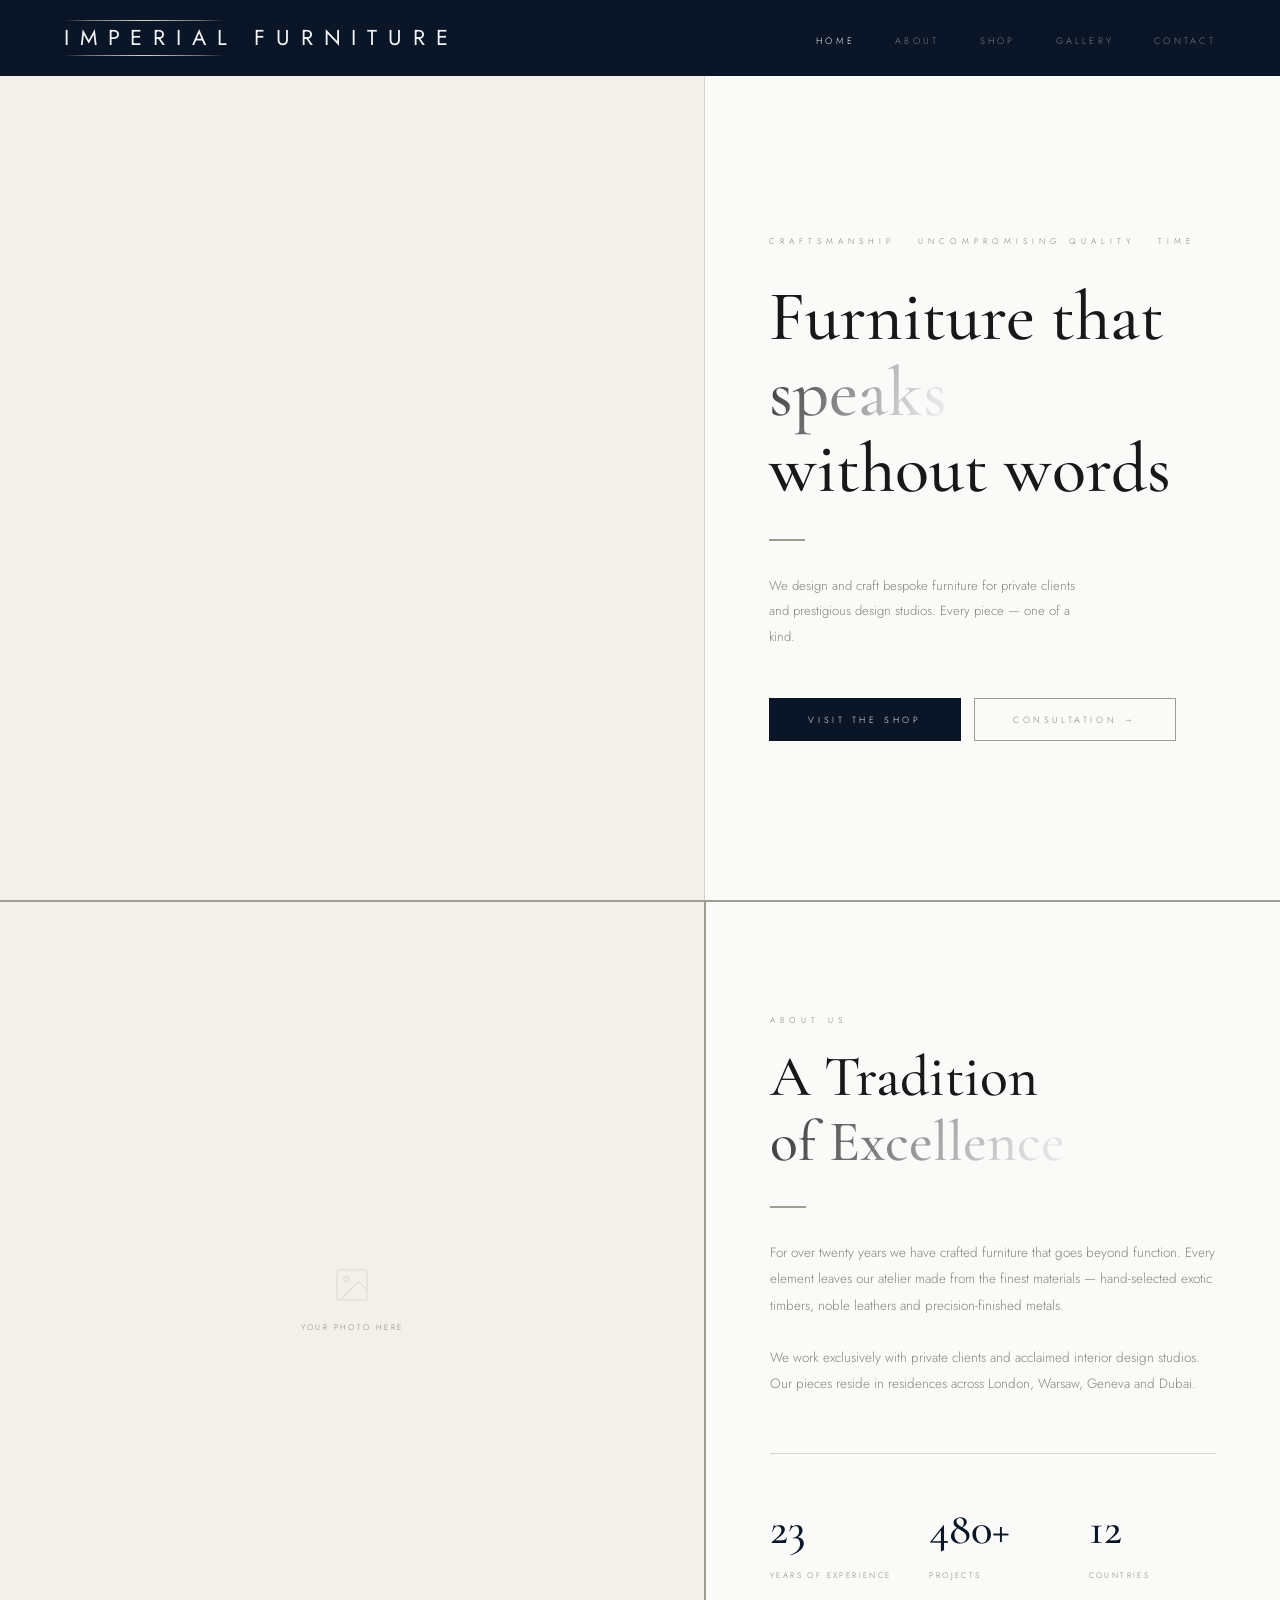
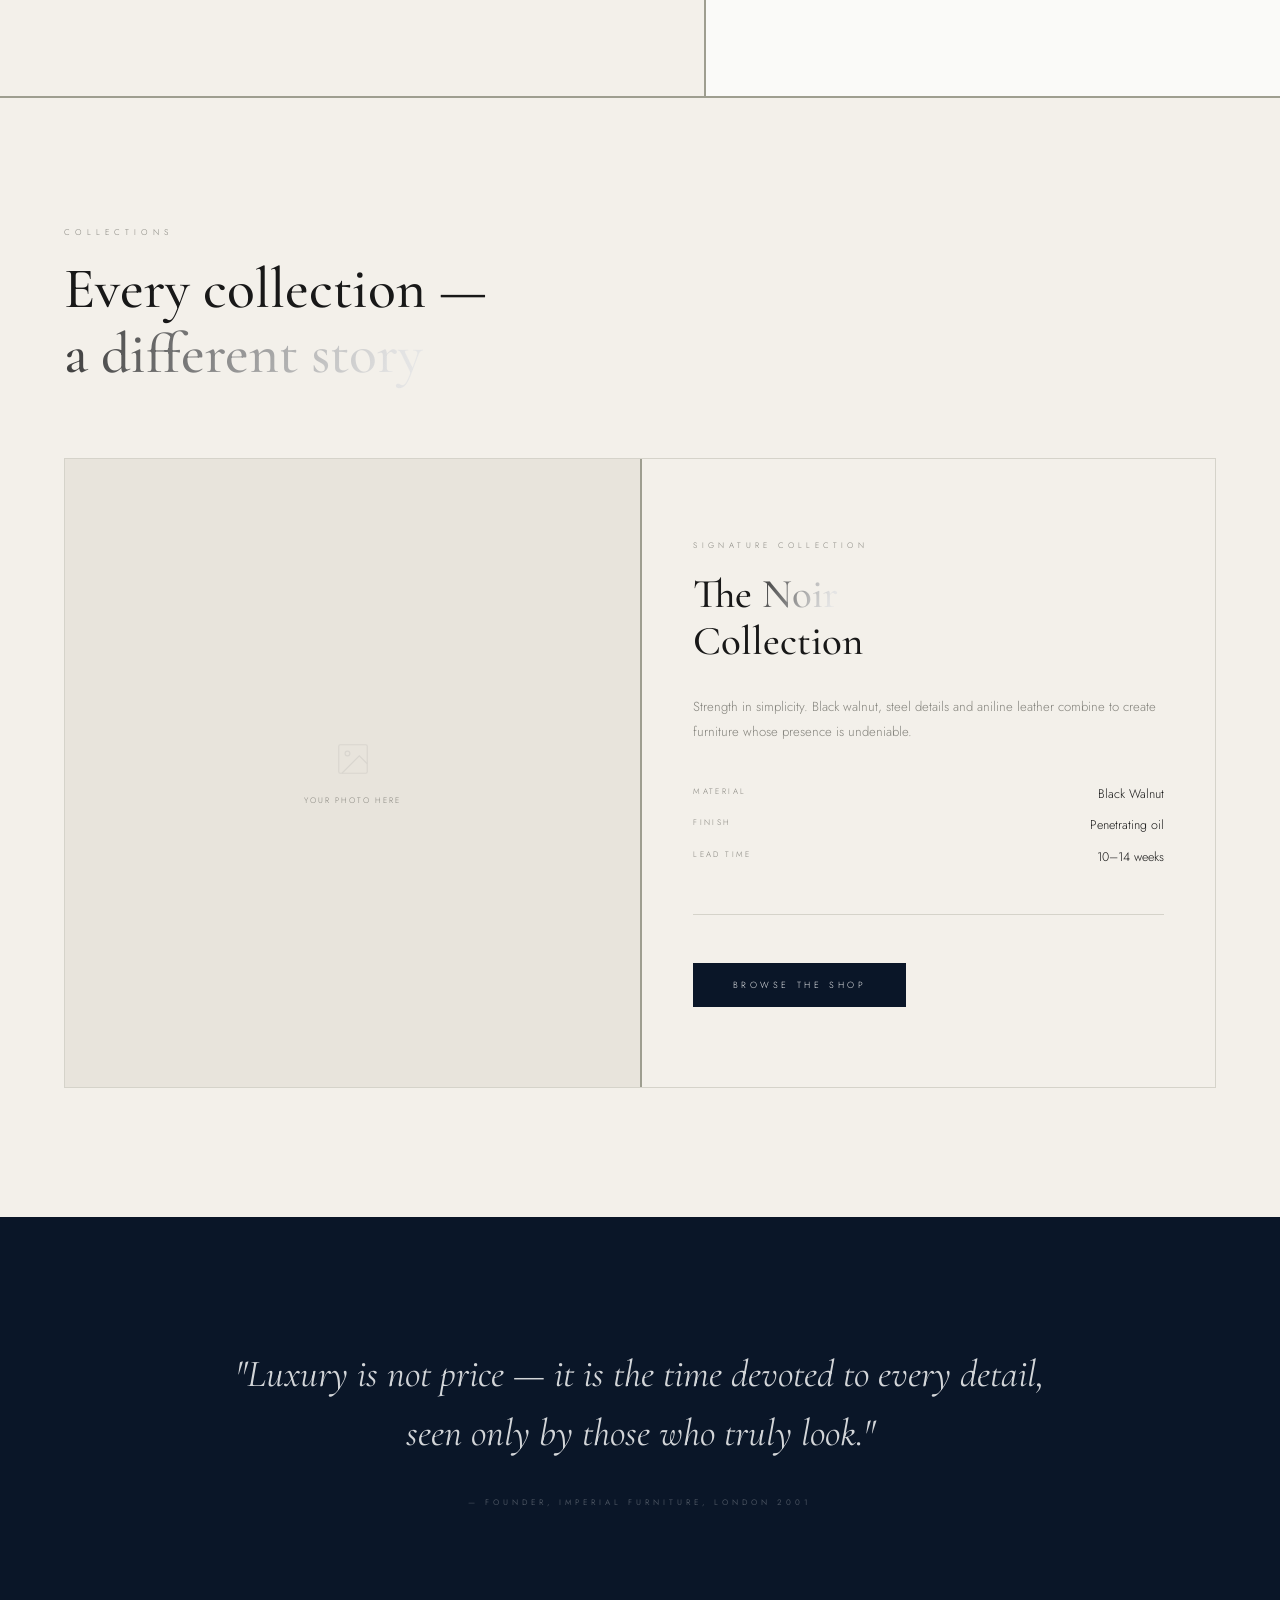
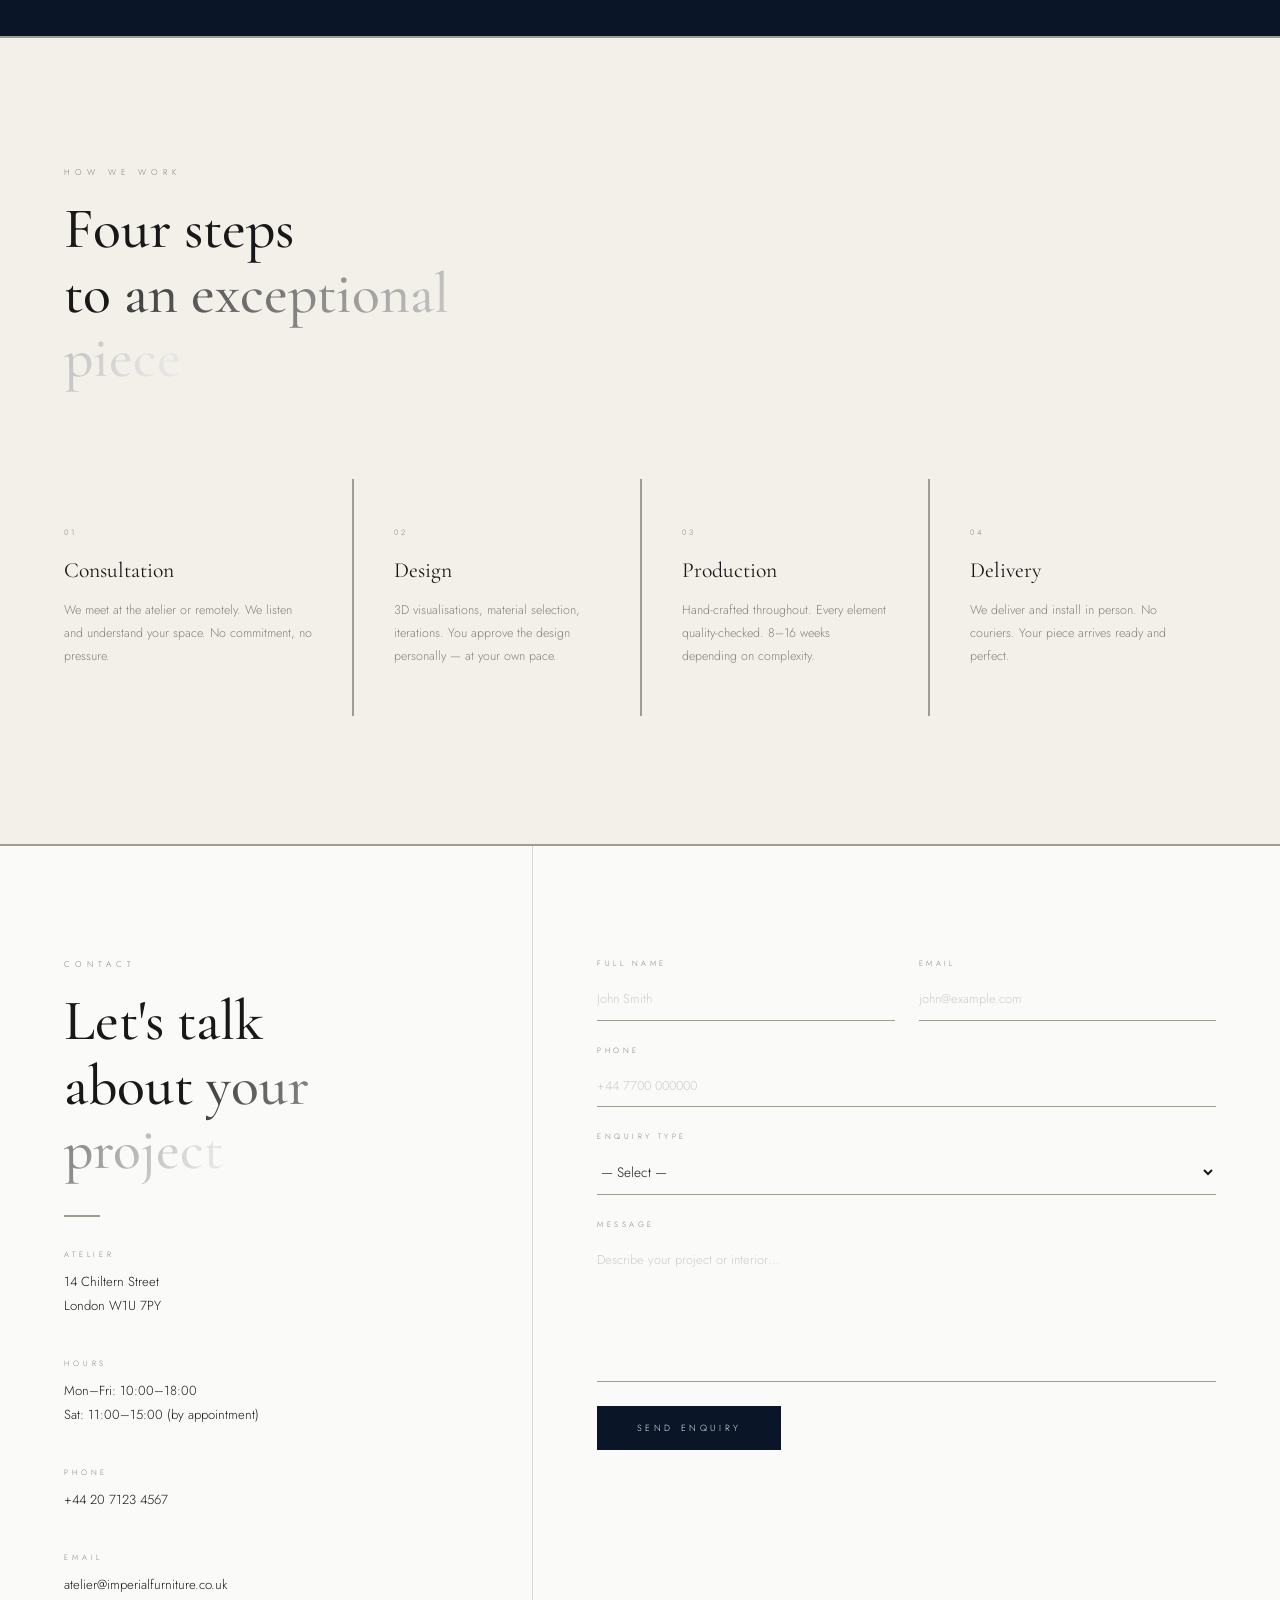
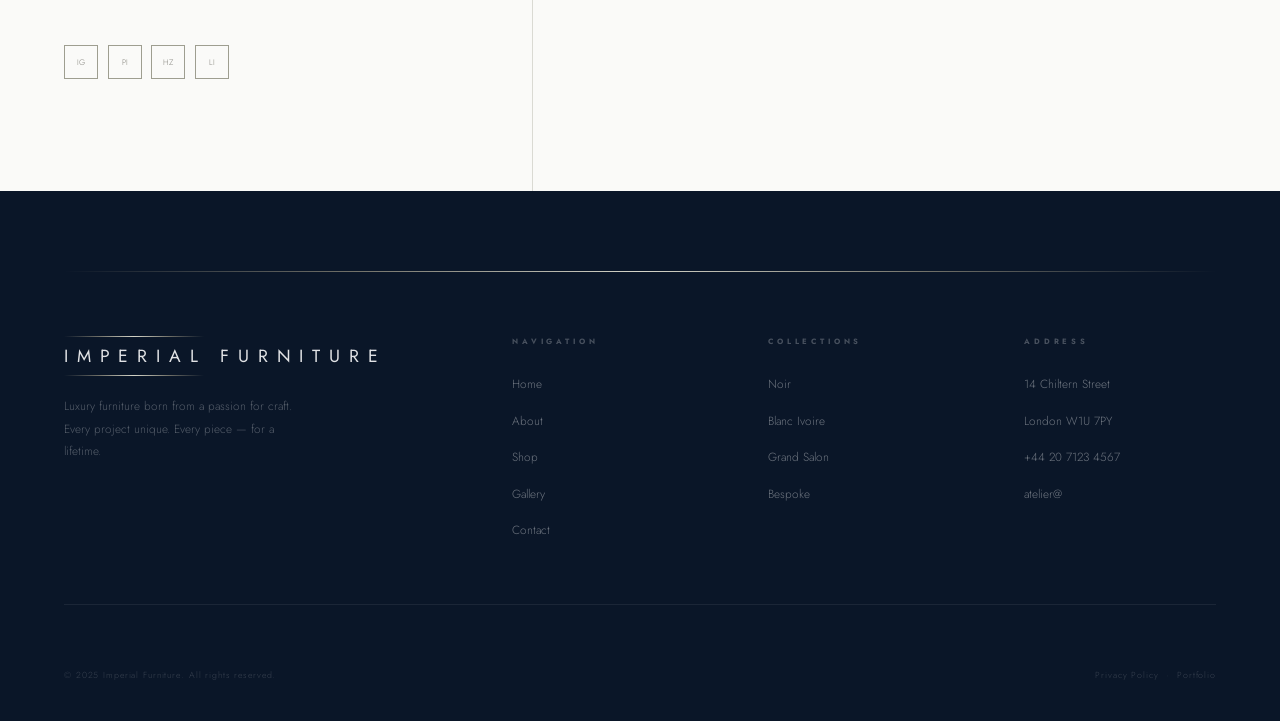
==== index.html @ aa17d56c "Update index.html" ====
<!DOCTYPE html>
<html lang="en">
<head>
  <meta charset="UTF-8"/>
  <meta name="viewport" content="width=device-width, initial-scale=1.0"/>
  <title>Imperial Furniture — Bespoke Furniture London</title>
  <link rel="preconnect" href="https://fonts.googleapis.com"/>
  <link rel="preconnect" href="https://fonts.gstatic.com" crossorigin/>
  <link href="https://fonts.googleapis.com/css2?family=Cormorant+Garamond:ital,wght@0,400;0,500;0,600;1,400;1,500&family=Jost:wght@200;300;400;500&display=swap" rel="stylesheet"/>
  <style>
    *, *::before, *::after { margin:0; padding:0; box-sizing:border-box; }
    :root {
      --navy:#0A1628; --navy-hover:#071020;
      --cream:#FAFAF8; --cream2:#F3F0EA; --cream3:#E8E4DC;
      --ink:#181818; --muted:#84837C;
      --silver:#9E9E90;
      --serif:'Cormorant Garamond',Georgia,serif;
      --sans:'Jost',sans-serif;
    }
    html{scroll-behavior:smooth;}
    body{background:var(--cream);color:var(--ink);font-family:var(--sans);font-weight:300;overflow-x:hidden;}
    ::-webkit-scrollbar{width:2px;}::-webkit-scrollbar-thumb{background:var(--navy);}
    ::selection{background:var(--navy);color:#fff;}

    .silver{background:linear-gradient(105deg,#3A3A3A 0%,#787878 14%,#B8B8B8 26%,#E2E2E2 36%,#F6F6F6 50%,#E2E2E2 64%,#B8B8B8 74%,#787878 86%,#3A3A3A 100%);background-size:260% auto;-webkit-background-clip:text;-webkit-text-fill-color:transparent;background-clip:text;animation:shimmer 5s linear infinite;}
    @keyframes shimmer{0%{background-position:0% center;}100%{background-position:260% center;}}

    .silver-line{height:1px;background:linear-gradient(to right,transparent 0%,#707068 15%,#B8B8AE 40%,#D4D4C8 50%,#B8B8AE 60%,#707068 85%,transparent 100%);}

    /* NAV */
    nav{position:fixed;top:0;left:0;right:0;z-index:300;background:var(--navy);display:flex;align-items:center;justify-content:space-between;padding:0 5vw;min-height:76px;}
    .logo-wrap{display:flex;flex-direction:column;align-items:flex-start;gap:6px;padding:10px 0;}
    .logo-wrap .silver-line{width:160px;}
    .logo{font-family:var(--sans);font-size:1.35rem;font-weight:400;letter-spacing:0.5em;text-transform:uppercase;text-decoration:none;color:rgba(255,255,255,0.95);white-space:nowrap;line-height:1;}
    .nav-links{list-style:none;display:flex;gap:2.5rem;}
    .nav-links a{font-size:.58rem;font-weight:300;letter-spacing:.35em;text-transform:uppercase;text-decoration:none;color:rgba(255,255,255,.45);transition:color .3s;position:relative;}
    .nav-links a::after{content:'';position:absolute;bottom:-4px;left:0;width:0;height:1px;background:rgba(255,255,255,.35);transition:width .3s;}
    .nav-links a:hover,.nav-links a.active{color:rgba(255,255,255,.95);}
    .nav-links a:hover::after{width:100%;}
    .hamburger{display:none;flex-direction:column;gap:5px;cursor:pointer;}
    .hamburger span{display:block;width:22px;height:1px;background:rgba(255,255,255,.6);}
    .mob-menu{display:none;position:fixed;inset:76px 0 0;z-index:299;flex-direction:column;align-items:center;justify-content:center;gap:3rem;background:var(--navy);}
    .mob-menu.open{display:flex;}
    .mob-menu a{font-family:var(--serif);font-size:2.8rem;font-weight:400;color:rgba(255,255,255,.85);text-decoration:none;}

    /* HERO */
    #hero{display:grid;grid-template-columns:55% 45%;min-height:100vh;padding-top:76px;}
    .hero-img{position:relative;overflow:hidden;background:var(--cream2);}
    .hero-img .bg{position:absolute;inset:0;background:url('https://images.unsplash.com/photo-1555041469-a586c61ea9bc?w=1200&auto=format&fit=crop&q=85') center/cover no-repeat;transform:scale(1.04);animation:hZoom 14s ease-out forwards;}
    @keyframes hZoom{to{transform:scale(1);}}
    .hero-text{display:flex;flex-direction:column;justify-content:center;padding:7rem 6vw 7rem 5vw;background:var(--cream);border-left:1px solid rgba(158,158,144,.4);}
    .hero-eyebrow{font-size:.52rem;letter-spacing:.6em;text-transform:uppercase;color:var(--muted);margin-bottom:2rem;opacity:0;animation:aUp .9s .3s forwards;}
    .hero-h1{font-family:var(--serif);font-size:clamp(3.2rem,5.5vw,6rem);font-weight:500;line-height:1.08;margin-bottom:2rem;opacity:0;animation:aUp 1s .55s forwards;}
    .hero-rule{width:36px;height:2px;background:var(--silver);margin-bottom:2rem;opacity:0;animation:aFade .8s .85s forwards;}
    .hero-body{font-size:.82rem;line-height:1.95;color:var(--muted);max-width:320px;margin-bottom:3rem;opacity:0;animation:aUp .9s 1s forwards;}
    .hero-cta{display:flex;gap:.8rem;flex-wrap:wrap;opacity:0;animation:aUp .9s 1.2s forwards;}
    @keyframes aUp{from{opacity:0;transform:translateY(16px);}to{opacity:1;transform:translateY(0);}}
    @keyframes aFade{from{opacity:0;}to{opacity:1;}}

    /* BUTTONS */
    .btn{display:inline-block;text-decoration:none;font-family:var(--sans);font-size:.56rem;font-weight:300;letter-spacing:.4em;text-transform:uppercase;padding:.9rem 2.4rem;cursor:pointer;background:none;border:none;transition:all .3s;}
    .btn-navy{background:var(--navy);color:rgba(255,255,255,.9);border:1px solid var(--navy);}
    .btn-navy:hover{background:var(--navy-hover);}
    .btn-outline{border:1px solid var(--silver);color:var(--muted);}
    .btn-outline:hover{border-color:var(--ink);color:var(--ink);}

    /* SHARED */
    .sec{padding:8rem 5vw;}
    .eyebrow{font-size:.52rem;letter-spacing:.6em;text-transform:uppercase;color:var(--muted);margin-bottom:1.2rem;}
    .s-title{font-family:var(--serif);font-size:clamp(2.6rem,4.5vw,4.5rem);font-weight:500;line-height:1.12;}
    .rule{width:36px;height:2px;background:var(--silver);margin:2rem 0;}
    .body-text{font-size:.84rem;line-height:1.95;color:var(--muted);}
    .reveal{opacity:0;transform:translateY(22px);transition:opacity .85s,transform .85s;}
    .reveal.in{opacity:1;transform:translateY(0);}

    /* ABOUT */
    #about{padding:0;display:grid;grid-template-columns:55% 45%;min-height:80vh;border-top:2px solid var(--silver);}
    .about-img{position:relative;overflow:hidden;background:var(--cream2);min-height:500px;}
    .about-img .ph{width:100%;height:100%;min-height:500px;display:flex;flex-direction:column;align-items:center;justify-content:center;gap:1rem;}
    .ph svg{opacity:.18;} .ph span{font-size:.5rem;letter-spacing:.3em;text-transform:uppercase;color:var(--muted);}
    .about-text{padding:7rem 5vw;border-left:2px solid var(--silver);display:flex;flex-direction:column;justify-content:center;}
    .about-nums{display:grid;grid-template-columns:repeat(3,1fr);gap:2rem;margin-top:3.5rem;padding-top:3rem;border-top:1px solid rgba(158,158,144,.4);}
    .n-val{display:block;font-family:var(--serif);font-size:2.8rem;font-weight:500;color:var(--navy);margin-bottom:.3rem;}
    .n-label{font-size:.5rem;letter-spacing:.3em;text-transform:uppercase;color:var(--muted);}

    /* COLLECTIONS PREVIEW */
    #collections{background:var(--cream2);border-top:2px solid var(--silver);}
    .coll-head{max-width:580px;margin-bottom:4.5rem;}
    .feat{display:grid;grid-template-columns:1fr 1fr;border:1px solid rgba(158,158,144,.35);margin-bottom:1px;}
    .feat-img{overflow:hidden;min-height:480px;background:var(--cream3);display:flex;align-items:center;justify-content:center;}
    .feat-img .ph2{width:100%;height:100%;min-height:480px;display:flex;flex-direction:column;align-items:center;justify-content:center;gap:1rem;transition:transform .75s ease;}
    .feat:hover .feat-img .ph2{transform:scale(1.03);}
    .ph2 svg{opacity:.15;} .ph2 span{font-size:.5rem;letter-spacing:.25em;text-transform:uppercase;color:var(--muted);}
    .feat-info{padding:5rem 4vw;border-left:2px solid var(--silver);display:flex;flex-direction:column;justify-content:center;}
    .feat-tag{font-size:.5rem;letter-spacing:.55em;text-transform:uppercase;color:var(--muted);margin-bottom:1.2rem;}
    .feat-title{font-family:var(--serif);font-size:clamp(2rem,3.2vw,3.2rem);font-weight:500;line-height:1.15;margin-bottom:1.8rem;}
    .feat-desc{font-size:.82rem;line-height:1.95;color:var(--muted);margin-bottom:2.5rem;}
    .feat-specs{display:flex;flex-direction:column;gap:.85rem;margin-bottom:3rem;padding-bottom:3rem;border-bottom:1px solid rgba(158,158,144,.35);}
    .spec-row{display:flex;justify-content:space-between;}
    .spec-k{font-size:.5rem;letter-spacing:.3em;text-transform:uppercase;color:var(--muted);}
    .spec-v{font-size:.78rem;color:var(--ink);}

    /* QUOTE */
    #quote{background:var(--navy);padding:8rem 10vw;text-align:center;}
    #quote blockquote{font-family:var(--serif);font-size:clamp(1.7rem,3vw,2.8rem);font-weight:400;font-style:italic;color:rgba(255,255,255,.82);line-height:1.55;max-width:820px;margin:0 auto;}
    #quote cite{display:block;margin-top:2rem;font-family:var(--sans);font-style:normal;font-size:.5rem;letter-spacing:.5em;text-transform:uppercase;color:rgba(255,255,255,.25);}

    /* PROCESS */
    #process{background:var(--cream2);border-top:2px solid var(--silver);}
    .process-head{max-width:500px;margin-bottom:5.5rem;}
    .process-grid{display:grid;grid-template-columns:repeat(4,1fr);}
    .p-item{padding:3rem 2.5rem;border-left:2px solid var(--silver);}
    .p-item:first-child{border-left:none;padding-left:0;}
    .p-num{font-size:.48rem;letter-spacing:.4em;text-transform:uppercase;color:var(--muted);margin-bottom:1.2rem;display:block;}
    .p-title{font-family:var(--serif);font-size:1.35rem;font-weight:400;color:var(--ink);margin-bottom:1rem;}
    .p-text{font-size:.78rem;line-height:1.85;color:var(--muted);}

    /* CONTACT */
    #contact{background:var(--cream);display:grid;grid-template-columns:1fr 1.4fr;border-top:2px solid var(--silver);}
    .contact-info{padding:7rem 5vw;border-right:1px solid rgba(158,158,144,.35);}
    .c-detail{margin-bottom:2.5rem;}
    .c-detail label{display:block;font-size:.48rem;letter-spacing:.5em;text-transform:uppercase;color:var(--muted);margin-bottom:.6rem;}
    .c-detail p,.c-detail a{font-size:.82rem;line-height:1.85;color:var(--ink);text-decoration:none;display:block;transition:color .3s;}
    .c-detail a:hover{color:var(--navy);}
    .c-socials{display:flex;gap:.6rem;margin-top:3rem;}
    .c-social{width:34px;height:34px;border:1px solid var(--silver);display:flex;align-items:center;justify-content:center;text-decoration:none;color:var(--muted);font-size:.5rem;transition:all .3s;}
    .c-social:hover{border-color:var(--navy);color:var(--navy);}
    .c-form-wrap{padding:7rem 5vw;}
    .c-form{display:flex;flex-direction:column;gap:1.5rem;}
    .f-row{display:grid;grid-template-columns:1fr 1fr;gap:1.5rem;}
    .f-group{display:flex;flex-direction:column;gap:.5rem;}
    .f-group label{font-size:.48rem;letter-spacing:.45em;text-transform:uppercase;color:var(--muted);}
    .f-group input,.f-group textarea,.f-group select{background:transparent;outline:none;resize:none;border:none;border-bottom:1px solid var(--silver);color:var(--ink);font-family:var(--sans);font-size:.85rem;font-weight:300;padding:.7rem 0;transition:border-color .3s;}
    .f-group input:focus,.f-group textarea:focus,.f-group select:focus{border-bottom-color:var(--navy);}
    .f-group input::placeholder,.f-group textarea::placeholder{color:rgba(132,131,124,.38);font-size:.8rem;}
    .f-group select option{background:var(--cream);}
    #form-ok{display:none;font-size:.6rem;letter-spacing:.25em;text-transform:uppercase;color:var(--navy);margin-top:.5rem;}

    /* FOOTER */
    footer{background:var(--navy);padding:5rem 5vw 2.5rem;}
    .ft-top-line{height:1px;background:linear-gradient(to right,transparent,#707068,#D4D4C8,#707068,transparent);margin-bottom:4rem;}
    .ft-grid{display:grid;grid-template-columns:2fr 1fr 1fr 1fr;gap:4rem;margin-bottom:4rem;padding-bottom:4rem;border-bottom:1px solid rgba(255,255,255,.07);}
    .ft-logo-wrap{margin-bottom:1.2rem;}
    .ft-logo-wrap .silver-line{width:140px;margin-bottom:6px;}
    .ft-logo{font-family:var(--sans);font-size:1.1rem;font-weight:400;letter-spacing:.5em;text-transform:uppercase;color:rgba(255,255,255,.88);display:block;margin-bottom:6px;}
    .ft-logo-wrap .silver-line:last-child{margin-top:2px;}
    .ft-brand p{font-size:.74rem;line-height:1.9;color:rgba(255,255,255,.3);max-width:240px;margin-top:1rem;}
    .ft-col h4{font-size:.48rem;letter-spacing:.5em;text-transform:uppercase;color:rgba(255,255,255,.25);margin-bottom:1.5rem;}
    .ft-col ul{list-style:none;display:flex;flex-direction:column;gap:.85rem;}
    .ft-col ul a{font-size:.74rem;color:rgba(255,255,255,.4);text-decoration:none;transition:color .3s;}
    .ft-col ul a:hover{color:rgba(255,255,255,.9);}
    .ft-bottom{display:flex;align-items:center;justify-content:space-between;}
    .ft-bottom p{font-size:.55rem;letter-spacing:.1em;color:rgba(255,255,255,.18);}

    /* RESPONSIVE */
    @media(max-width:1024px){
      #hero{grid-template-columns:1fr;min-height:auto;}
      .hero-img{min-height:50vh;}
      .hero-text{border-left:none;border-top:2px solid var(--silver);}
      #about{grid-template-columns:1fr;}
      .about-img{min-height:50vw;}
      .about-text{border-left:none;border-top:2px solid var(--silver);}
      .feat{grid-template-columns:1fr;}
      .feat-info{border-left:none;border-top:2px solid var(--silver);}
      #contact{grid-template-columns:1fr;}
      .contact-info{border-right:none;border-bottom:2px solid var(--silver);}
      .ft-grid{grid-template-columns:1fr 1fr;gap:2.5rem;}
      .process-grid{grid-template-columns:1fr 1fr;}
    }
    @media(max-width:680px){
      .nav-links{display:none;}
      .hamburger{display:flex;}
      .sec{padding:5rem 6vw;}
      .about-nums{grid-template-columns:1fr 1fr;}
      .f-row{grid-template-columns:1fr;}
      .ft-grid{grid-template-columns:1fr;gap:2rem;}
      .ft-bottom{flex-direction:column;gap:.8rem;text-align:center;}
      .process-grid{grid-template-columns:1fr;}
    }
  </style>
</head>
<body>

  <nav>
    <div class="logo-wrap">
      <div class="silver-line"></div>
      <a href="index.html" class="logo">Imperial Furniture</a>
      <div class="silver-line"></div>
    </div>
    <ul class="nav-links">
      <li><a href="index.html" class="active">Home</a></li>
      <li><a href="#about">About</a></li>
      <li><a href="shop.html">Shop</a></li>
      <li><a href="gallery.html">Gallery</a></li>
      <li><a href="#contact">Contact</a></li>
    </ul>
    <div class="hamburger" id="ham"><span></span><span></span><span></span></div>
  </nav>
  <div class="mob-menu" id="mob">
    <a href="index.html" class="ml">Home</a>
    <a href="shop.html" class="ml">Shop</a>
    <a href="gallery.html" class="ml">Gallery</a>
    <a href="#contact" class="ml">Contact</a>
  </div>

  <!-- HERO -->
  <section id="hero">
    <div class="hero-img"><div class="bg"></div></div>
    <div class="hero-text">
      <p class="hero-eyebrow">Craftsmanship · Uncompromising Quality · Time</p>
      <h1 class="hero-h1">
        Furniture that<br/>
        <span class="silver">speaks</span><br/>
        without words
      </h1>
      <div class="hero-rule"></div>
      <p class="hero-body">
        We design and craft bespoke furniture for private clients
        and prestigious design studios.
        Every piece — one of a kind.
      </p>
      <div class="hero-cta">
        <a href="shop.html" class="btn btn-navy">Visit the Shop</a>
        <a href="#contact" class="btn btn-outline">Consultation →</a>
      </div>
    </div>
  </section>

  <!-- ABOUT -->
  <section id="about">
    <div class="about-img reveal">
      <div class="ph">
        <svg width="40" height="40" viewBox="0 0 24 24" fill="none" stroke="#888" stroke-width="0.7"><rect x="3" y="3" width="18" height="18" rx="1"/><circle cx="8.5" cy="8.5" r="1.5"/><path d="m21 15-5-5L5 21"/></svg>
        <span>Your photo here</span>
      </div>
    </div>
    <div class="about-text reveal" style="transition-delay:.2s">
      <p class="eyebrow">About us</p>
      <h2 class="s-title">A Tradition<br/><span class="silver">of Excellence</span></h2>
      <div class="rule"></div>
      <p class="body-text">
        For over twenty years we have crafted furniture that goes beyond function.
        Every element leaves our atelier made from the finest materials —
        hand-selected exotic timbers, noble leathers and precision-finished metals.<br/><br/>
        We work exclusively with private clients and acclaimed interior design studios.
        Our pieces reside in residences across London, Warsaw, Geneva and Dubai.
      </p>
      <div class="about-nums">
        <div><span class="n-val">23</span><span class="n-label">Years of Experience</span></div>
        <div><span class="n-val">480+</span><span class="n-label">Projects</span></div>
        <div><span class="n-val">12</span><span class="n-label">Countries</span></div>
      </div>
    </div>
  </section>

  <!-- COLLECTIONS PREVIEW -->
  <section id="collections" class="sec">
    <div class="coll-head reveal">
      <p class="eyebrow">Collections</p>
      <h2 class="s-title">Every collection —<br/><span class="silver">a different story</span></h2>
    </div>
    <div class="feat reveal" style="transition-delay:.1s">
      <div class="feat-img">
        <div class="ph2">
          <svg width="38" height="38" viewBox="0 0 24 24" fill="none" stroke="#888" stroke-width="0.7"><rect x="3" y="3" width="18" height="18" rx="1"/><circle cx="8.5" cy="8.5" r="1.5"/><path d="m21 15-5-5L5 21"/></svg>
          <span>Your photo here</span>
        </div>
      </div>
      <div class="feat-info">
        <p class="feat-tag">Signature Collection</p>
        <h3 class="feat-title">The <span class="silver">Noir</span><br/>Collection</h3>
        <p class="feat-desc">
          Strength in simplicity. Black walnut, steel details and aniline leather
          combine to create furniture whose presence is undeniable.
        </p>
        <div class="feat-specs">
          <div class="spec-row"><span class="spec-k">Material</span><span class="spec-v">Black Walnut</span></div>
          <div class="spec-row"><span class="spec-k">Finish</span><span class="spec-v">Penetrating oil</span></div>
          <div class="spec-row"><span class="spec-k">Lead time</span><span class="spec-v">10–14 weeks</span></div>
        </div>
        <a href="shop.html" class="btn btn-navy" style="align-self:flex-start">Browse the Shop</a>
      </div>
    </div>
  </section>

  <!-- QUOTE -->
  <section id="quote">
    <blockquote class="reveal">
      "Luxury is not price — it is the time devoted to every detail,
      seen only by those who truly look."
      <cite>— Founder, Imperial Furniture, London 2001</cite>
    </blockquote>
  </section>

  <!-- PROCESS -->
  <section id="process" class="sec">
    <div class="process-head reveal">
      <p class="eyebrow">How We Work</p>
      <h2 class="s-title">Four steps<br/>to <span class="silver">an exceptional piece</span></h2>
    </div>
    <div class="process-grid">
      <div class="p-item reveal" style="transition-delay:.04s"><span class="p-num">01</span><h3 class="p-title">Consultation</h3><p class="p-text">We meet at the atelier or remotely. We listen and understand your space. No commitment, no pressure.</p></div>
      <div class="p-item reveal" style="transition-delay:.1s"><span class="p-num">02</span><h3 class="p-title">Design</h3><p class="p-text">3D visualisations, material selection, iterations. You approve the design personally — at your own pace.</p></div>
      <div class="p-item reveal" style="transition-delay:.16s"><span class="p-num">03</span><h3 class="p-title">Production</h3><p class="p-text">Hand-crafted throughout. Every element quality-checked. 8–16 weeks depending on complexity.</p></div>
      <div class="p-item reveal" style="transition-delay:.22s"><span class="p-num">04</span><h3 class="p-title">Delivery</h3><p class="p-text">We deliver and install in person. No couriers. Your piece arrives ready and perfect.</p></div>
    </div>
  </section>

  <!-- CONTACT -->
  <section id="contact">
    <div class="contact-info reveal">
      <p class="eyebrow">Contact</p>
      <h2 class="s-title">Let's talk<br/>about <span class="silver">your project</span></h2>
      <div class="rule"></div>
      <div class="c-detail"><label>Atelier</label><p>14 Chiltern Street<br/>London W1U 7PY</p></div>
      <div class="c-detail"><label>Hours</label><p>Mon–Fri: 10:00–18:00<br/>Sat: 11:00–15:00 (by appointment)</p></div>
      <div class="c-detail"><label>Phone</label><a href="tel:+442071234567">+44 20 7123 4567</a></div>
      <div class="c-detail"><label>Email</label><a href="mailto:atelier@imperialfurniture.co.uk">atelier@imperialfurniture.co.uk</a></div>
      <div class="c-socials">
        <a href="#" class="c-social">IG</a><a href="#" class="c-social">PI</a><a href="#" class="c-social">HZ</a><a href="#" class="c-social">LI</a>
      </div>
    </div>
    <div class="c-form-wrap reveal" style="transition-delay:.15s">
      <form class="c-form" onsubmit="onSend(event)">
        <div class="f-row">
          <div class="f-group"><label>Full Name</label><input type="text" placeholder="John Smith" required/></div>
          <div class="f-group"><label>Email</label><input type="email" placeholder="john@example.com" required/></div>
        </div>
        <div class="f-group"><label>Phone</label><input type="tel" placeholder="+44 7700 000000"/></div>
        <div class="f-group"><label>Enquiry Type</label><select><option>— Select —</option><option>Bespoke furniture</option><option>Design consultation</option><option>Ready collection</option><option>Trade enquiry</option></select></div>
        <div class="f-group"><label>Message</label><textarea rows="6" placeholder="Describe your project or interior…"></textarea></div>
        <button type="submit" class="btn btn-navy" style="align-self:flex-start">Send Enquiry</button>
        <p id="form-ok">&#10003; &nbsp;Thank you — we will reply within 24 hours</p>
      </form>
    </div>
  </section>

  <!-- FOOTER -->
  <footer>
    <div class="ft-top-line" style="height:1px;background:linear-gradient(to right,transparent,#707068,#D4D4C8,#707068,transparent);margin-bottom:4rem;"></div>
    <div class="ft-grid">
      <div class="ft-brand">
        <div class="ft-logo-wrap">
          <div class="silver-line" style="width:140px;height:1px;background:linear-gradient(to right,transparent,#707068,#D4D4C8,#707068,transparent);margin-bottom:6px;"></div>
          <span class="ft-logo">Imperial Furniture</span>
          <div class="silver-line" style="width:140px;height:1px;background:linear-gradient(to right,transparent,#707068,#D4D4C8,#707068,transparent);margin-top:4px;"></div>
        </div>
        <p>Luxury furniture born from a passion for craft. Every project unique. Every piece — for a lifetime.</p>
      </div>
      <div class="ft-col"><h4>Navigation</h4><ul><li><a href="index.html">Home</a></li><li><a href="#about">About</a></li><li><a href="shop.html">Shop</a></li><li><a href="gallery.html">Gallery</a></li><li><a href="#contact">Contact</a></li></ul></div>
      <div class="ft-col"><h4>Collections</h4><ul><li><a href="shop.html">Noir</a></li><li><a href="shop.html">Blanc Ivoire</a></li><li><a href="shop.html">Grand Salon</a></li><li><a href="shop.html">Bespoke</a></li></ul></div>
      <div class="ft-col"><h4>Address</h4><ul><li><a href="#">14 Chiltern Street</a></li><li><a href="#">London W1U 7PY</a></li><li><a href="tel:+442071234567">+44 20 7123 4567</a></li><li><a href="mailto:atelier@imperialfurniture.co.uk">atelier@</a></li></ul></div>
    </div>
    <div class="ft-bottom"><p>&copy; 2025 Imperial Furniture. All rights reserved.</p><p>Privacy Policy &nbsp;&middot;&nbsp; Portfolio</p></div>
  </footer>

  <script>
    document.getElementById('ham').addEventListener('click',()=>document.getElementById('mob').classList.toggle('open'));
    document.querySelectorAll('.ml').forEach(l=>l.addEventListener('click',()=>document.getElementById('mob').classList.remove('open')));
    const io=new IntersectionObserver(e=>e.forEach(x=>{if(x.isIntersecting)x.target.classList.add('in');}),{threshold:.1});
    document.querySelectorAll('.reveal').forEach(el=>io.observe(el));
    function onSend(e){e.preventDefault();document.getElementById('form-ok').style.display='block';e.target.reset();}
  </script>
</body>
</html>
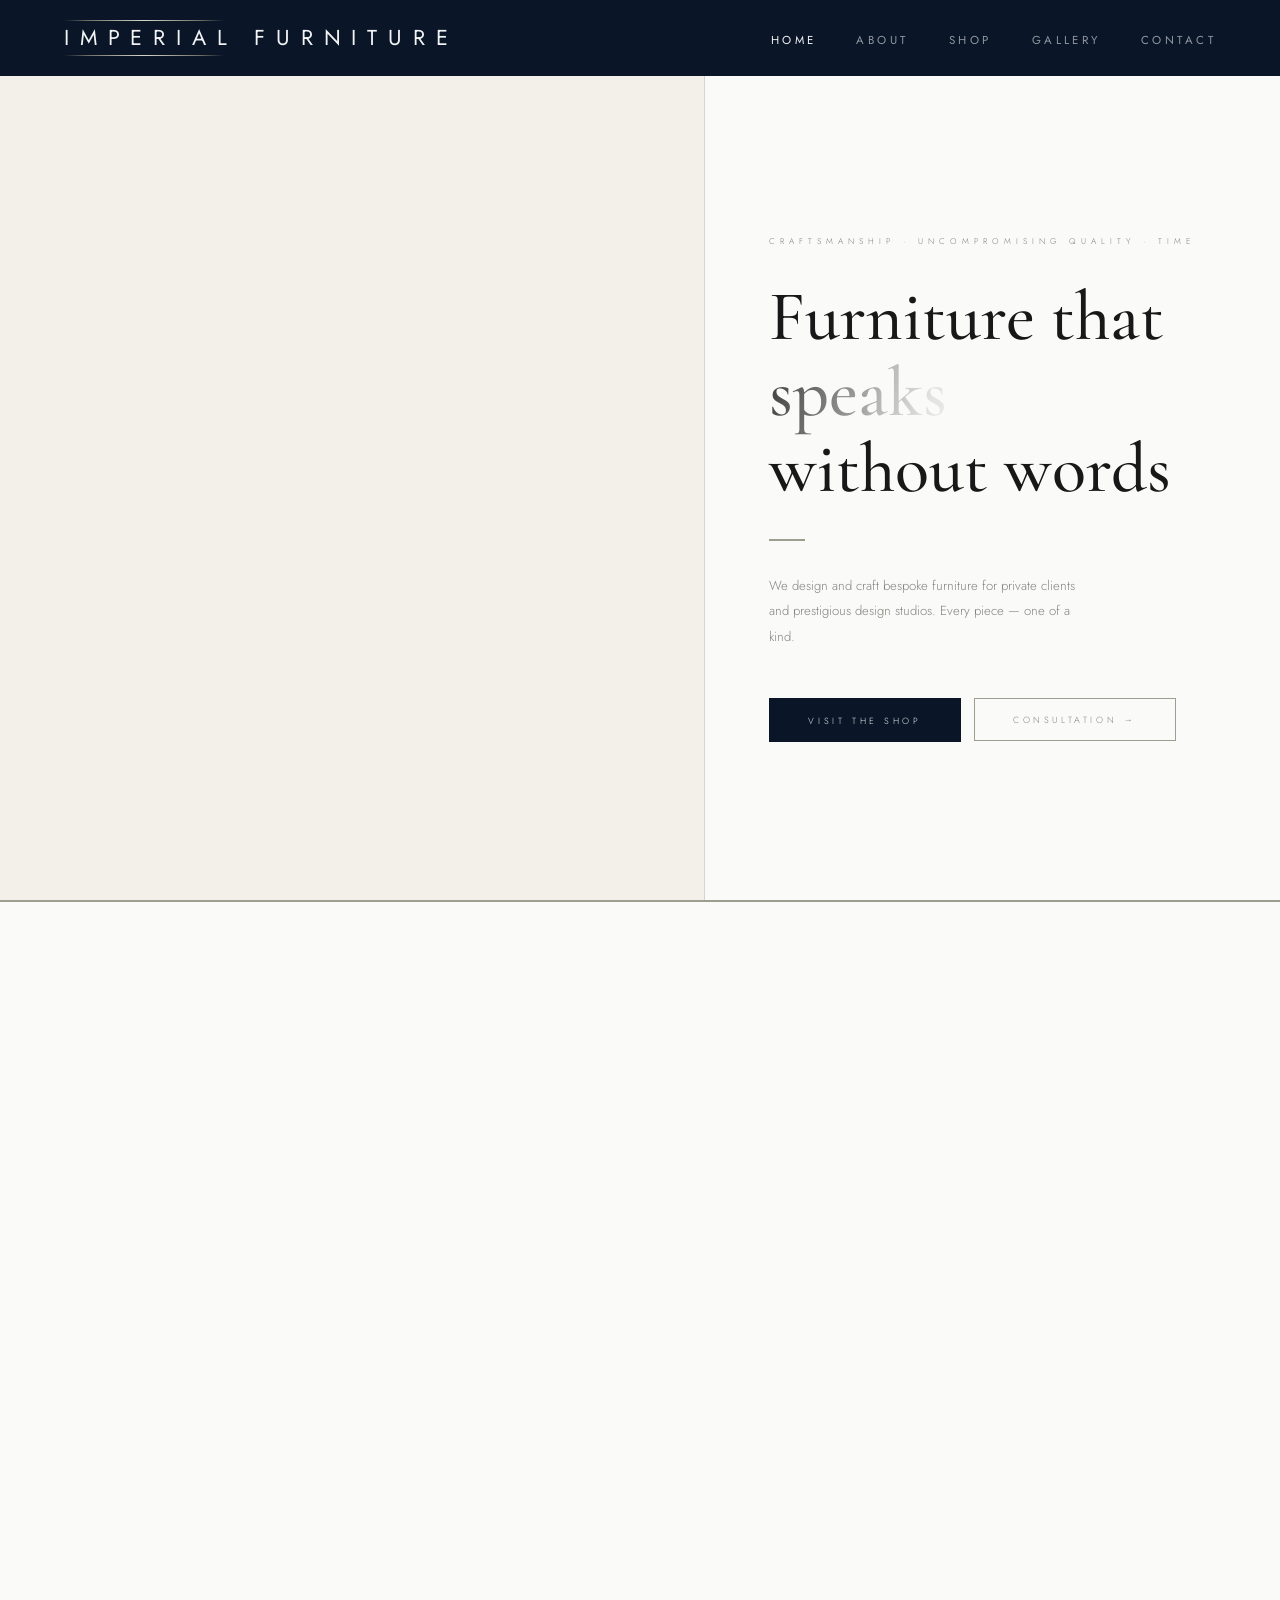
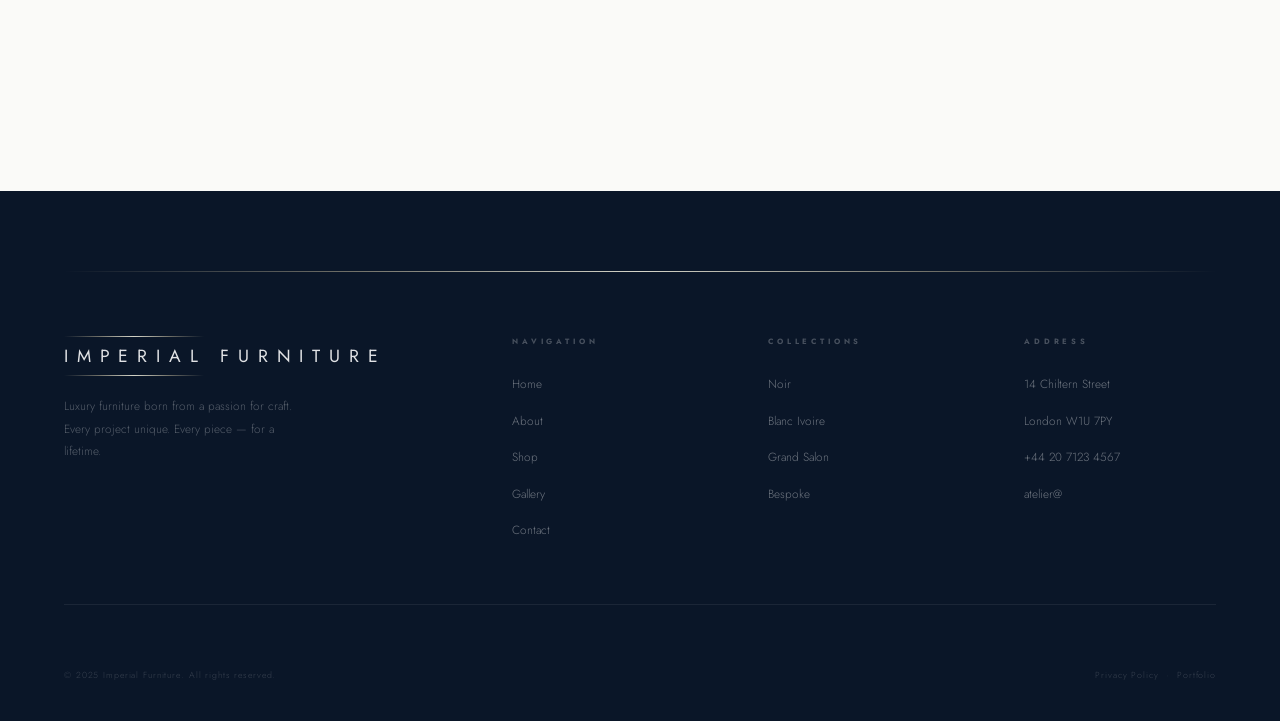
==== commit e878530b: "zmiana" ====
--- a/index.html
+++ b/index.html
@@ -33,7 +33,7 @@
     .logo-wrap .silver-line{width:160px;}
     .logo{font-family:var(--sans);font-size:1.35rem;font-weight:400;letter-spacing:0.5em;text-transform:uppercase;text-decoration:none;color:rgba(255,255,255,0.95);white-space:nowrap;line-height:1;}
     .nav-links{list-style:none;display:flex;gap:2.5rem;}
-    .nav-links a{font-size:.58rem;font-weight:300;letter-spacing:.35em;text-transform:uppercase;text-decoration:none;color:rgba(255,255,255,.45);transition:color .3s;position:relative;}
+    .nav-links a{font-size:.72rem;font-weight:400;letter-spacing:.3em;text-transform:uppercase;text-decoration:none;color:rgba(255,255,255,.55);transition:color .3s;position:relative;}
     .nav-links a::after{content:'';position:absolute;bottom:-4px;left:0;width:0;height:1px;background:rgba(255,255,255,.35);transition:width .3s;}
     .nav-links a:hover,.nav-links a.active{color:rgba(255,255,255,.95);}
     .nav-links a:hover::after{width:100%;}
@@ -315,7 +315,7 @@
       <div class="c-detail"><label>Atelier</label><p>14 Chiltern Street<br/>London W1U 7PY</p></div>
       <div class="c-detail"><label>Hours</label><p>Mon–Fri: 10:00–18:00<br/>Sat: 11:00–15:00 (by appointment)</p></div>
       <div class="c-detail"><label>Phone</label><a href="tel:+442071234567">+44 20 7123 4567</a></div>
-      <div class="c-detail"><label>Email</label><a href="mailto:atelier@imperialfurniture.co.uk">atelier@imperialfurniture.co.uk</a></div>
+      <div class="c-detail"><label>Email</label><a href="/cdn-cgi/l/email-protection#04657061686d6176446d697461766d65686271766a6d707176612a676b2a716f"><span class="__cf_email__" data-cfemail="92f3e6f7fefbf7e0d2fbffe2f7e0fbf3fef4e7e0fcfbe6e7e0f7bcf1fdbce7f9">[email&#160;protected]</span></a></div>
       <div class="c-socials">
         <a href="#" class="c-social">IG</a><a href="#" class="c-social">PI</a><a href="#" class="c-social">HZ</a><a href="#" class="c-social">LI</a>
       </div>
@@ -349,17 +349,12 @@
       </div>
       <div class="ft-col"><h4>Navigation</h4><ul><li><a href="index.html">Home</a></li><li><a href="#about">About</a></li><li><a href="shop.html">Shop</a></li><li><a href="gallery.html">Gallery</a></li><li><a href="#contact">Contact</a></li></ul></div>
       <div class="ft-col"><h4>Collections</h4><ul><li><a href="shop.html">Noir</a></li><li><a href="shop.html">Blanc Ivoire</a></li><li><a href="shop.html">Grand Salon</a></li><li><a href="shop.html">Bespoke</a></li></ul></div>
-      <div class="ft-col"><h4>Address</h4><ul><li><a href="#">14 Chiltern Street</a></li><li><a href="#">London W1U 7PY</a></li><li><a href="tel:+442071234567">+44 20 7123 4567</a></li><li><a href="mailto:atelier@imperialfurniture.co.uk">atelier@</a></li></ul></div>
+      <div class="ft-col"><h4>Address</h4><ul><li><a href="#">14 Chiltern Street</a></li><li><a href="#">London W1U 7PY</a></li><li><a href="tel:+442071234567">+44 20 7123 4567</a></li><li><a href="/cdn-cgi/l/email-protection#29485d4c45404c5b694044594c5b4048454f5c5b47405d5c5b4c074a46075c42">atelier@</a></li></ul></div>
     </div>
     <div class="ft-bottom"><p>&copy; 2025 Imperial Furniture. All rights reserved.</p><p>Privacy Policy &nbsp;&middot;&nbsp; Portfolio</p></div>
   </footer>
 
-  <script>
+  <script data-cfasync="false" src="/cdn-cgi/scripts/5c5dd728/cloudflare-static/email-decode.min.js"></script><script>
     document.getElementById('ham').addEventListener('click',()=>document.getElementById('mob').classList.toggle('open'));
     document.querySelectorAll('.ml').forEach(l=>l.addEventListener('click',()=>document.getElementById('mob').classList.remove('open')));
-    const io=new IntersectionObserver(e=>e.forEach(x=>{if(x.isIntersecting)x.target.classList.add('in');}),{threshold:.1});
-    document.querySelectorAll('.reveal').forEach(el=>io.observe(el));
-    function onSend(e){e.preventDefault();document.getElementById('form-ok').style.display='block';e.target.reset();}
-  </script>
-</body>
-</html>+    const io=new In
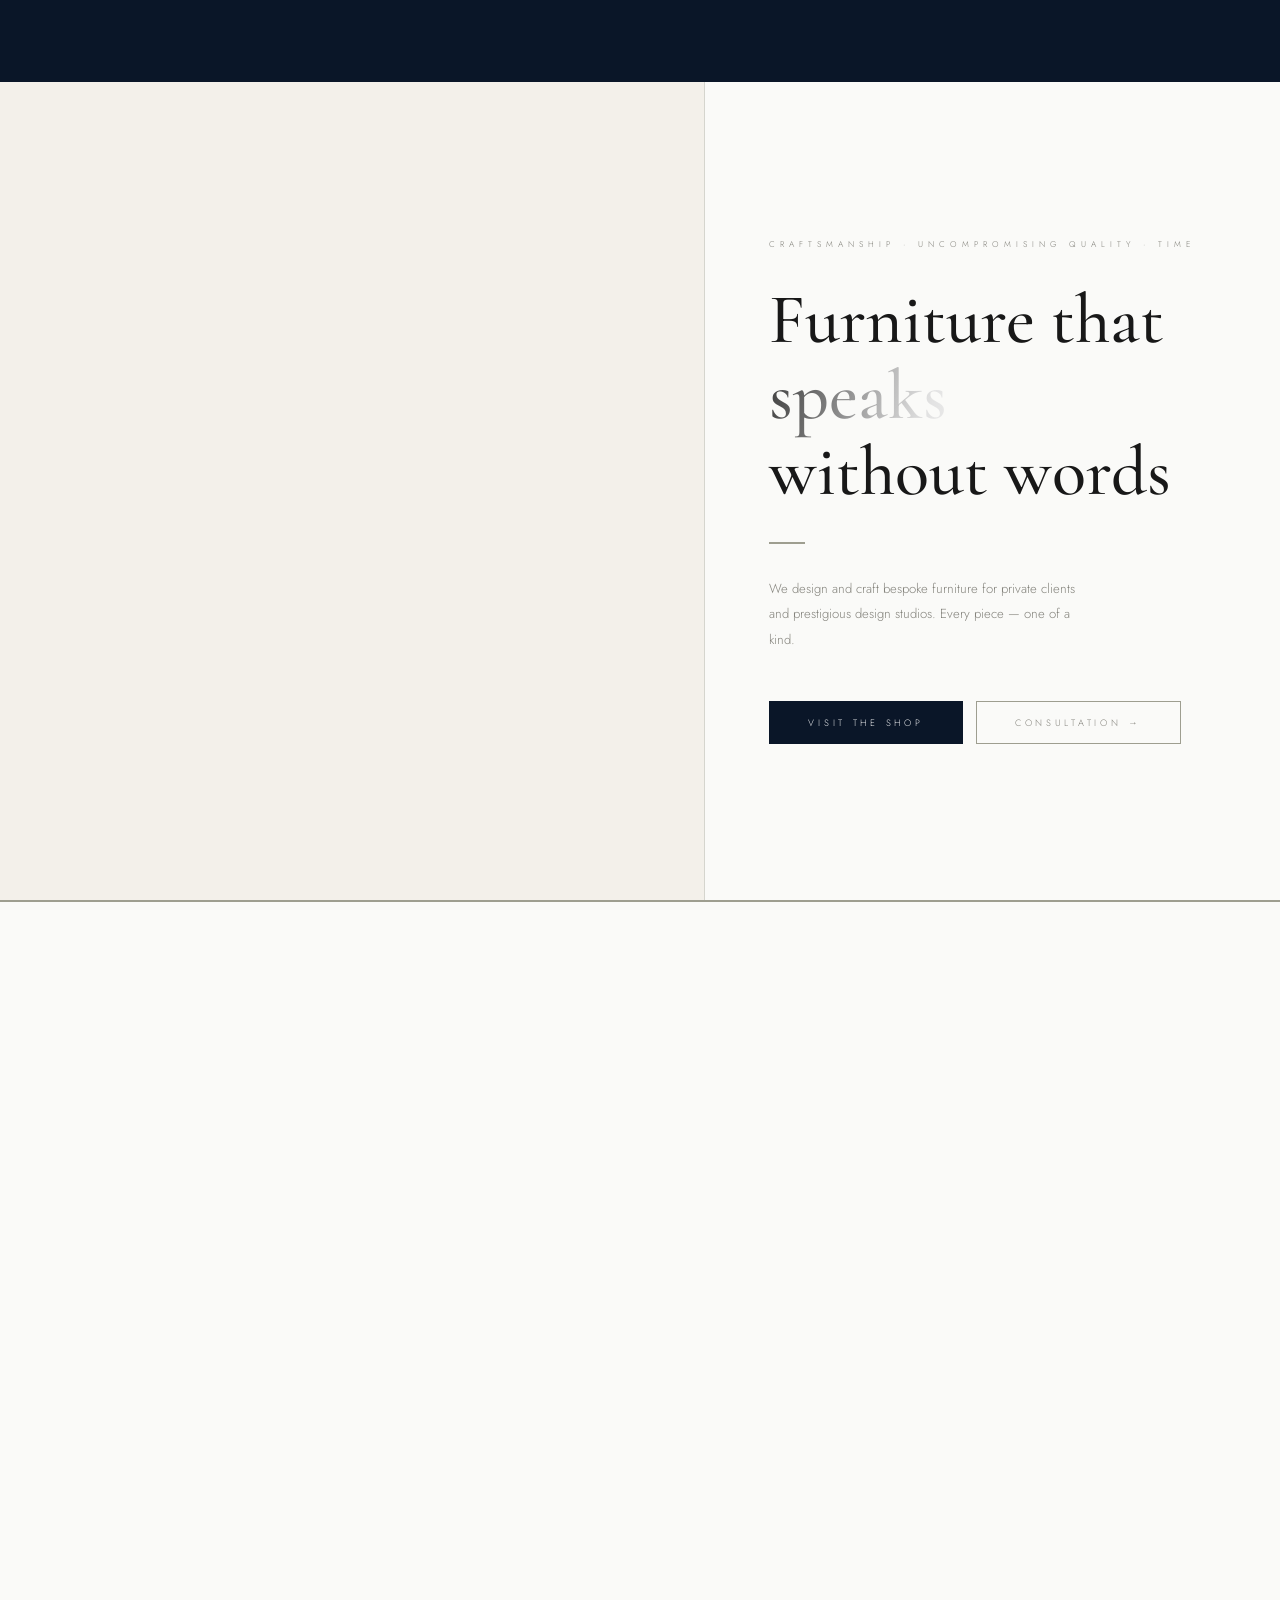
==== commit 1859c339: "1" ====
--- a/index.html
+++ b/index.html
@@ -7,152 +7,83 @@
   <link rel="preconnect" href="https://fonts.googleapis.com"/>
   <link rel="preconnect" href="https://fonts.gstatic.com" crossorigin/>
   <link href="https://fonts.googleapis.com/css2?family=Cormorant+Garamond:ital,wght@0,400;0,500;0,600;1,400;1,500&family=Jost:wght@200;300;400;500&display=swap" rel="stylesheet"/>
+  <!-- SHARED -->
+  <link rel="stylesheet" href="shared.css"/>
   <style>
-    *, *::before, *::after { margin:0; padding:0; box-sizing:border-box; }
-    :root {
-      --navy:#0A1628; --navy-hover:#071020;
-      --cream:#FAFAF8; --cream2:#F3F0EA; --cream3:#E8E4DC;
-      --ink:#181818; --muted:#84837C;
-      --silver:#9E9E90;
-      --serif:'Cormorant Garamond',Georgia,serif;
-      --sans:'Jost',sans-serif;
-    }
-    html{scroll-behavior:smooth;}
-    body{background:var(--cream);color:var(--ink);font-family:var(--sans);font-weight:300;overflow-x:hidden;}
-    ::-webkit-scrollbar{width:2px;}::-webkit-scrollbar-thumb{background:var(--navy);}
-    ::selection{background:var(--navy);color:#fff;}
-
-    .silver{background:linear-gradient(105deg,#3A3A3A 0%,#787878 14%,#B8B8B8 26%,#E2E2E2 36%,#F6F6F6 50%,#E2E2E2 64%,#B8B8B8 74%,#787878 86%,#3A3A3A 100%);background-size:260% auto;-webkit-background-clip:text;-webkit-text-fill-color:transparent;background-clip:text;animation:shimmer 5s linear infinite;}
-    @keyframes shimmer{0%{background-position:0% center;}100%{background-position:260% center;}}
-
-    .silver-line{height:1px;background:linear-gradient(to right,transparent 0%,#707068 15%,#B8B8AE 40%,#D4D4C8 50%,#B8B8AE 60%,#707068 85%,transparent 100%);}
-
-    /* NAV */
-    nav{position:fixed;top:0;left:0;right:0;z-index:300;background:var(--navy);display:flex;align-items:center;justify-content:space-between;padding:0 5vw;min-height:76px;}
-    .logo-wrap{display:flex;flex-direction:column;align-items:flex-start;gap:6px;padding:10px 0;}
-    .logo-wrap .silver-line{width:160px;}
-    .logo{font-family:var(--sans);font-size:1.35rem;font-weight:400;letter-spacing:0.5em;text-transform:uppercase;text-decoration:none;color:rgba(255,255,255,0.95);white-space:nowrap;line-height:1;}
-    .nav-links{list-style:none;display:flex;gap:2.5rem;}
-    .nav-links a{font-size:.72rem;font-weight:400;letter-spacing:.3em;text-transform:uppercase;text-decoration:none;color:rgba(255,255,255,.55);transition:color .3s;position:relative;}
-    .nav-links a::after{content:'';position:absolute;bottom:-4px;left:0;width:0;height:1px;background:rgba(255,255,255,.35);transition:width .3s;}
-    .nav-links a:hover,.nav-links a.active{color:rgba(255,255,255,.95);}
-    .nav-links a:hover::after{width:100%;}
-    .hamburger{display:none;flex-direction:column;gap:5px;cursor:pointer;}
-    .hamburger span{display:block;width:22px;height:1px;background:rgba(255,255,255,.6);}
-    .mob-menu{display:none;position:fixed;inset:76px 0 0;z-index:299;flex-direction:column;align-items:center;justify-content:center;gap:3rem;background:var(--navy);}
-    .mob-menu.open{display:flex;}
-    .mob-menu a{font-family:var(--serif);font-size:2.8rem;font-weight:400;color:rgba(255,255,255,.85);text-decoration:none;}
-
-    /* HERO */
-    #hero{display:grid;grid-template-columns:55% 45%;min-height:100vh;padding-top:76px;}
-    .hero-img{position:relative;overflow:hidden;background:var(--cream2);}
-    .hero-img .bg{position:absolute;inset:0;background:url('https://images.unsplash.com/photo-1555041469-a586c61ea9bc?w=1200&auto=format&fit=crop&q=85') center/cover no-repeat;transform:scale(1.04);animation:hZoom 14s ease-out forwards;}
-    @keyframes hZoom{to{transform:scale(1);}}
-    .hero-text{display:flex;flex-direction:column;justify-content:center;padding:7rem 6vw 7rem 5vw;background:var(--cream);border-left:1px solid rgba(158,158,144,.4);}
-    .hero-eyebrow{font-size:.52rem;letter-spacing:.6em;text-transform:uppercase;color:var(--muted);margin-bottom:2rem;opacity:0;animation:aUp .9s .3s forwards;}
-    .hero-h1{font-family:var(--serif);font-size:clamp(3.2rem,5.5vw,6rem);font-weight:500;line-height:1.08;margin-bottom:2rem;opacity:0;animation:aUp 1s .55s forwards;}
-    .hero-rule{width:36px;height:2px;background:var(--silver);margin-bottom:2rem;opacity:0;animation:aFade .8s .85s forwards;}
-    .hero-body{font-size:.82rem;line-height:1.95;color:var(--muted);max-width:320px;margin-bottom:3rem;opacity:0;animation:aUp .9s 1s forwards;}
-    .hero-cta{display:flex;gap:.8rem;flex-wrap:wrap;opacity:0;animation:aUp .9s 1.2s forwards;}
-    @keyframes aUp{from{opacity:0;transform:translateY(16px);}to{opacity:1;transform:translateY(0);}}
-    @keyframes aFade{from{opacity:0;}to{opacity:1;}}
-
-    /* BUTTONS */
-    .btn{display:inline-block;text-decoration:none;font-family:var(--sans);font-size:.56rem;font-weight:300;letter-spacing:.4em;text-transform:uppercase;padding:.9rem 2.4rem;cursor:pointer;background:none;border:none;transition:all .3s;}
-    .btn-navy{background:var(--navy);color:rgba(255,255,255,.9);border:1px solid var(--navy);}
-    .btn-navy:hover{background:var(--navy-hover);}
-    .btn-outline{border:1px solid var(--silver);color:var(--muted);}
-    .btn-outline:hover{border-color:var(--ink);color:var(--ink);}
-
-    /* SHARED */
-    .sec{padding:8rem 5vw;}
-    .eyebrow{font-size:.52rem;letter-spacing:.6em;text-transform:uppercase;color:var(--muted);margin-bottom:1.2rem;}
-    .s-title{font-family:var(--serif);font-size:clamp(2.6rem,4.5vw,4.5rem);font-weight:500;line-height:1.12;}
-    .rule{width:36px;height:2px;background:var(--silver);margin:2rem 0;}
-    .body-text{font-size:.84rem;line-height:1.95;color:var(--muted);}
-    .reveal{opacity:0;transform:translateY(22px);transition:opacity .85s,transform .85s;}
-    .reveal.in{opacity:1;transform:translateY(0);}
-
-    /* ABOUT */
-    #about{padding:0;display:grid;grid-template-columns:55% 45%;min-height:80vh;border-top:2px solid var(--silver);}
-    .about-img{position:relative;overflow:hidden;background:var(--cream2);min-height:500px;}
-    .about-img .ph{width:100%;height:100%;min-height:500px;display:flex;flex-direction:column;align-items:center;justify-content:center;gap:1rem;}
+    /* ── PAGE-SPECIFIC: index.html ── */
+    body { padding-top: 0; } /* hero is full-bleed */
+
+    #hero { display:grid; grid-template-columns:55% 45%; min-height:100vh; padding-top:82px; }
+    .hero-img { position:relative; overflow:hidden; background:var(--cream2); }
+    .hero-img .bg { position:absolute; inset:0; background:url('https://images.unsplash.com/photo-1555041469-a586c61ea9bc?w=1200&auto=format&fit=crop&q=85') center/cover no-repeat; transform:scale(1.04); animation:hZoom 14s ease-out forwards; }
+    @keyframes hZoom { to { transform:scale(1); } }
+    .hero-text { display:flex; flex-direction:column; justify-content:center; padding:7rem 6vw 7rem 5vw; background:var(--cream); border-left:1px solid rgba(158,158,144,.4); }
+    .hero-eyebrow { font-size:.52rem; letter-spacing:.6em; text-transform:uppercase; color:var(--muted); margin-bottom:2rem; opacity:0; animation:aUp .9s .3s forwards; }
+    .hero-h1 { font-family:var(--serif); font-size:clamp(3.2rem,5.5vw,6rem); font-weight:500; line-height:1.08; margin-bottom:2rem; opacity:0; animation:aUp 1s .55s forwards; }
+    .hero-rule { width:36px; height:2px; background:var(--silver); margin-bottom:2rem; opacity:0; animation:aFade .8s .85s forwards; }
+    .hero-body { font-size:.82rem; line-height:1.95; color:var(--muted); max-width:320px; margin-bottom:3rem; opacity:0; animation:aUp .9s 1s forwards; }
+    .hero-cta { display:flex; gap:.8rem; flex-wrap:wrap; opacity:0; animation:aUp .9s 1.2s forwards; }
+    @keyframes aUp  { from{opacity:0;transform:translateY(16px);}to{opacity:1;transform:translateY(0);} }
+    @keyframes aFade { from{opacity:0;}to{opacity:1;} }
+
+    #about { padding:0; display:grid; grid-template-columns:55% 45%; min-height:80vh; border-top:2px solid var(--silver); }
+    .about-img { position:relative; overflow:hidden; background:var(--cream2); min-height:500px; }
+    .about-img .ph { width:100%; height:100%; min-height:500px; display:flex; flex-direction:column; align-items:center; justify-content:center; gap:1rem; }
     .ph svg{opacity:.18;} .ph span{font-size:.5rem;letter-spacing:.3em;text-transform:uppercase;color:var(--muted);}
-    .about-text{padding:7rem 5vw;border-left:2px solid var(--silver);display:flex;flex-direction:column;justify-content:center;}
-    .about-nums{display:grid;grid-template-columns:repeat(3,1fr);gap:2rem;margin-top:3.5rem;padding-top:3rem;border-top:1px solid rgba(158,158,144,.4);}
-    .n-val{display:block;font-family:var(--serif);font-size:2.8rem;font-weight:500;color:var(--navy);margin-bottom:.3rem;}
-    .n-label{font-size:.5rem;letter-spacing:.3em;text-transform:uppercase;color:var(--muted);}
-
-    /* COLLECTIONS PREVIEW */
-    #collections{background:var(--cream2);border-top:2px solid var(--silver);}
-    .coll-head{max-width:580px;margin-bottom:4.5rem;}
-    .feat{display:grid;grid-template-columns:1fr 1fr;border:1px solid rgba(158,158,144,.35);margin-bottom:1px;}
-    .feat-img{overflow:hidden;min-height:480px;background:var(--cream3);display:flex;align-items:center;justify-content:center;}
-    .feat-img .ph2{width:100%;height:100%;min-height:480px;display:flex;flex-direction:column;align-items:center;justify-content:center;gap:1rem;transition:transform .75s ease;}
-    .feat:hover .feat-img .ph2{transform:scale(1.03);}
+    .about-text { padding:7rem 5vw; border-left:2px solid var(--silver); display:flex; flex-direction:column; justify-content:center; }
+    .about-nums { display:grid; grid-template-columns:repeat(3,1fr); gap:2rem; margin-top:3.5rem; padding-top:3rem; border-top:1px solid rgba(158,158,144,.35); }
+    .n-val { display:block; font-family:var(--serif); font-size:2.8rem; font-weight:500; color:var(--navy); margin-bottom:.3rem; }
+    .n-label { font-size:.5rem; letter-spacing:.3em; text-transform:uppercase; color:var(--muted); }
+
+    #collections { background:var(--cream2); border-top:2px solid var(--silver); }
+    .coll-head { max-width:580px; margin-bottom:4.5rem; }
+    .feat { display:grid; grid-template-columns:1fr 1fr; border:1px solid rgba(158,158,144,.3); margin-bottom:1px; }
+    .feat-img { overflow:hidden; min-height:480px; background:var(--cream3); display:flex; align-items:center; justify-content:center; }
+    .feat-img .ph2 { width:100%; height:100%; min-height:480px; display:flex; flex-direction:column; align-items:center; justify-content:center; gap:1rem; transition:transform .75s; }
+    .feat:hover .feat-img .ph2 { transform:scale(1.03); }
     .ph2 svg{opacity:.15;} .ph2 span{font-size:.5rem;letter-spacing:.25em;text-transform:uppercase;color:var(--muted);}
-    .feat-info{padding:5rem 4vw;border-left:2px solid var(--silver);display:flex;flex-direction:column;justify-content:center;}
-    .feat-tag{font-size:.5rem;letter-spacing:.55em;text-transform:uppercase;color:var(--muted);margin-bottom:1.2rem;}
-    .feat-title{font-family:var(--serif);font-size:clamp(2rem,3.2vw,3.2rem);font-weight:500;line-height:1.15;margin-bottom:1.8rem;}
-    .feat-desc{font-size:.82rem;line-height:1.95;color:var(--muted);margin-bottom:2.5rem;}
-    .feat-specs{display:flex;flex-direction:column;gap:.85rem;margin-bottom:3rem;padding-bottom:3rem;border-bottom:1px solid rgba(158,158,144,.35);}
-    .spec-row{display:flex;justify-content:space-between;}
-    .spec-k{font-size:.5rem;letter-spacing:.3em;text-transform:uppercase;color:var(--muted);}
-    .spec-v{font-size:.78rem;color:var(--ink);}
-
-    /* QUOTE */
-    #quote{background:var(--navy);padding:8rem 10vw;text-align:center;}
-    #quote blockquote{font-family:var(--serif);font-size:clamp(1.7rem,3vw,2.8rem);font-weight:400;font-style:italic;color:rgba(255,255,255,.82);line-height:1.55;max-width:820px;margin:0 auto;}
-    #quote cite{display:block;margin-top:2rem;font-family:var(--sans);font-style:normal;font-size:.5rem;letter-spacing:.5em;text-transform:uppercase;color:rgba(255,255,255,.25);}
-
-    /* PROCESS */
-    #process{background:var(--cream2);border-top:2px solid var(--silver);}
-    .process-head{max-width:500px;margin-bottom:5.5rem;}
-    .process-grid{display:grid;grid-template-columns:repeat(4,1fr);}
-    .p-item{padding:3rem 2.5rem;border-left:2px solid var(--silver);}
-    .p-item:first-child{border-left:none;padding-left:0;}
-    .p-num{font-size:.48rem;letter-spacing:.4em;text-transform:uppercase;color:var(--muted);margin-bottom:1.2rem;display:block;}
-    .p-title{font-family:var(--serif);font-size:1.35rem;font-weight:400;color:var(--ink);margin-bottom:1rem;}
-    .p-text{font-size:.78rem;line-height:1.85;color:var(--muted);}
-
-    /* CONTACT */
-    #contact{background:var(--cream);display:grid;grid-template-columns:1fr 1.4fr;border-top:2px solid var(--silver);}
-    .contact-info{padding:7rem 5vw;border-right:1px solid rgba(158,158,144,.35);}
-    .c-detail{margin-bottom:2.5rem;}
-    .c-detail label{display:block;font-size:.48rem;letter-spacing:.5em;text-transform:uppercase;color:var(--muted);margin-bottom:.6rem;}
-    .c-detail p,.c-detail a{font-size:.82rem;line-height:1.85;color:var(--ink);text-decoration:none;display:block;transition:color .3s;}
-    .c-detail a:hover{color:var(--navy);}
-    .c-socials{display:flex;gap:.6rem;margin-top:3rem;}
-    .c-social{width:34px;height:34px;border:1px solid var(--silver);display:flex;align-items:center;justify-content:center;text-decoration:none;color:var(--muted);font-size:.5rem;transition:all .3s;}
-    .c-social:hover{border-color:var(--navy);color:var(--navy);}
-    .c-form-wrap{padding:7rem 5vw;}
-    .c-form{display:flex;flex-direction:column;gap:1.5rem;}
-    .f-row{display:grid;grid-template-columns:1fr 1fr;gap:1.5rem;}
-    .f-group{display:flex;flex-direction:column;gap:.5rem;}
-    .f-group label{font-size:.48rem;letter-spacing:.45em;text-transform:uppercase;color:var(--muted);}
-    .f-group input,.f-group textarea,.f-group select{background:transparent;outline:none;resize:none;border:none;border-bottom:1px solid var(--silver);color:var(--ink);font-family:var(--sans);font-size:.85rem;font-weight:300;padding:.7rem 0;transition:border-color .3s;}
-    .f-group input:focus,.f-group textarea:focus,.f-group select:focus{border-bottom-color:var(--navy);}
-    .f-group input::placeholder,.f-group textarea::placeholder{color:rgba(132,131,124,.38);font-size:.8rem;}
-    .f-group select option{background:var(--cream);}
-    #form-ok{display:none;font-size:.6rem;letter-spacing:.25em;text-transform:uppercase;color:var(--navy);margin-top:.5rem;}
-
-    /* FOOTER */
-    footer{background:var(--navy);padding:5rem 5vw 2.5rem;}
-    .ft-top-line{height:1px;background:linear-gradient(to right,transparent,#707068,#D4D4C8,#707068,transparent);margin-bottom:4rem;}
-    .ft-grid{display:grid;grid-template-columns:2fr 1fr 1fr 1fr;gap:4rem;margin-bottom:4rem;padding-bottom:4rem;border-bottom:1px solid rgba(255,255,255,.07);}
-    .ft-logo-wrap{margin-bottom:1.2rem;}
-    .ft-logo-wrap .silver-line{width:140px;margin-bottom:6px;}
-    .ft-logo{font-family:var(--sans);font-size:1.1rem;font-weight:400;letter-spacing:.5em;text-transform:uppercase;color:rgba(255,255,255,.88);display:block;margin-bottom:6px;}
-    .ft-logo-wrap .silver-line:last-child{margin-top:2px;}
-    .ft-brand p{font-size:.74rem;line-height:1.9;color:rgba(255,255,255,.3);max-width:240px;margin-top:1rem;}
-    .ft-col h4{font-size:.48rem;letter-spacing:.5em;text-transform:uppercase;color:rgba(255,255,255,.25);margin-bottom:1.5rem;}
-    .ft-col ul{list-style:none;display:flex;flex-direction:column;gap:.85rem;}
-    .ft-col ul a{font-size:.74rem;color:rgba(255,255,255,.4);text-decoration:none;transition:color .3s;}
-    .ft-col ul a:hover{color:rgba(255,255,255,.9);}
-    .ft-bottom{display:flex;align-items:center;justify-content:space-between;}
-    .ft-bottom p{font-size:.55rem;letter-spacing:.1em;color:rgba(255,255,255,.18);}
-
-    /* RESPONSIVE */
+    .feat-info { padding:5rem 4vw; border-left:2px solid var(--silver); display:flex; flex-direction:column; justify-content:center; }
+    .feat-tag { font-size:.5rem; letter-spacing:.55em; text-transform:uppercase; color:var(--muted); margin-bottom:1.2rem; }
+    .feat-title { font-family:var(--serif); font-size:clamp(2rem,3.2vw,3.2rem); font-weight:500; line-height:1.15; margin-bottom:1.8rem; }
+    .feat-desc { font-size:.82rem; line-height:1.95; color:var(--muted); margin-bottom:2.5rem; }
+    .feat-specs { display:flex; flex-direction:column; gap:.85rem; margin-bottom:3rem; padding-bottom:3rem; border-bottom:1px solid rgba(158,158,144,.3); }
+    .spec-row { display:flex; justify-content:space-between; }
+    .spec-k { font-size:.5rem; letter-spacing:.3em; text-transform:uppercase; color:var(--muted); }
+    .spec-v { font-size:.78rem; color:var(--ink); }
+
+    #quote { background:var(--navy); padding:8rem 10vw; text-align:center; }
+    #quote blockquote { font-family:var(--serif); font-size:clamp(1.7rem,3vw,2.8rem); font-weight:400; font-style:italic; color:rgba(255,255,255,.82); line-height:1.55; max-width:820px; margin:0 auto; }
+    #quote cite { display:block; margin-top:2rem; font-family:var(--sans); font-style:normal; font-size:.5rem; letter-spacing:.5em; text-transform:uppercase; color:rgba(255,255,255,.25); }
+
+    #process { background:var(--cream2); border-top:2px solid var(--silver); }
+    .process-head { max-width:500px; margin-bottom:5.5rem; }
+    .process-grid { display:grid; grid-template-columns:repeat(4,1fr); }
+    .p-item { padding:3rem 2.5rem; border-left:2px solid var(--silver); }
+    .p-item:first-child { border-left:none; padding-left:0; }
+    .p-num { font-size:.48rem; letter-spacing:.4em; text-transform:uppercase; color:var(--muted); margin-bottom:1.2rem; display:block; }
+    .p-title { font-family:var(--serif); font-size:1.35rem; font-weight:400; color:var(--ink); margin-bottom:1rem; }
+    .p-text { font-size:.78rem; line-height:1.85; color:var(--muted); }
+
+    #contact { background:var(--cream); display:grid; grid-template-columns:1fr 1.4fr; border-top:2px solid var(--silver); }
+    .contact-info { padding:7rem 5vw; border-right:1px solid rgba(158,158,144,.3); }
+    .c-detail { margin-bottom:2.5rem; }
+    .c-detail label { display:block; font-size:.48rem; letter-spacing:.5em; text-transform:uppercase; color:var(--muted); margin-bottom:.6rem; }
+    .c-detail p,.c-detail a { font-size:.82rem; line-height:1.85; color:var(--ink); text-decoration:none; display:block; transition:color .3s; }
+    .c-detail a:hover { color:var(--navy); }
+    .c-socials { display:flex; gap:.6rem; margin-top:3rem; }
+    .c-social { width:34px; height:34px; border:1px solid var(--silver); display:flex; align-items:center; justify-content:center; text-decoration:none; color:var(--muted); font-size:.5rem; transition:all .3s; }
+    .c-social:hover { border-color:var(--navy); color:var(--navy); }
+    .c-form-wrap { padding:7rem 5vw; }
+    .c-form { display:flex; flex-direction:column; gap:1.5rem; }
+    .f-row { display:grid; grid-template-columns:1fr 1fr; gap:1.5rem; }
+    .f-group { display:flex; flex-direction:column; gap:.5rem; }
+    .f-group label { font-size:.48rem; letter-spacing:.45em; text-transform:uppercase; color:var(--muted); }
+    .f-group input,.f-group textarea,.f-group select { background:transparent; outline:none; resize:none; border:none; border-bottom:1px solid var(--silver); color:var(--ink); font-family:var(--sans); font-size:.85rem; font-weight:300; padding:.7rem 0; transition:border-color .3s; }
+    .f-group input:focus,.f-group textarea:focus,.f-group select:focus { border-bottom-color:var(--navy); }
+    .f-group input::placeholder,.f-group textarea::placeholder { color:rgba(132,131,124,.38); font-size:.8rem; }
+    .f-group select option { background:var(--cream); }
+    #form-ok { display:none; font-size:.6rem; letter-spacing:.25em; text-transform:uppercase; color:var(--navy); margin-top:.5rem; }
+
     @media(max-width:1024px){
       #hero{grid-template-columns:1fr;min-height:auto;}
       .hero-img{min-height:50vh;}
@@ -164,61 +95,29 @@
       .feat-info{border-left:none;border-top:2px solid var(--silver);}
       #contact{grid-template-columns:1fr;}
       .contact-info{border-right:none;border-bottom:2px solid var(--silver);}
-      .ft-grid{grid-template-columns:1fr 1fr;gap:2.5rem;}
       .process-grid{grid-template-columns:1fr 1fr;}
     }
     @media(max-width:680px){
-      .nav-links{display:none;}
-      .hamburger{display:flex;}
-      .sec{padding:5rem 6vw;}
       .about-nums{grid-template-columns:1fr 1fr;}
       .f-row{grid-template-columns:1fr;}
-      .ft-grid{grid-template-columns:1fr;gap:2rem;}
-      .ft-bottom{flex-direction:column;gap:.8rem;text-align:center;}
       .process-grid{grid-template-columns:1fr;}
     }
   </style>
 </head>
 <body>
 
-  <nav>
-    <div class="logo-wrap">
-      <div class="silver-line"></div>
-      <a href="index.html" class="logo">Imperial Furniture</a>
-      <div class="silver-line"></div>
-    </div>
-    <ul class="nav-links">
-      <li><a href="index.html" class="active">Home</a></li>
-      <li><a href="#about">About</a></li>
-      <li><a href="shop.html">Shop</a></li>
-      <li><a href="gallery.html">Gallery</a></li>
-      <li><a href="#contact">Contact</a></li>
-    </ul>
-    <div class="hamburger" id="ham"><span></span><span></span><span></span></div>
-  </nav>
-  <div class="mob-menu" id="mob">
-    <a href="index.html" class="ml">Home</a>
-    <a href="shop.html" class="ml">Shop</a>
-    <a href="gallery.html" class="ml">Gallery</a>
-    <a href="#contact" class="ml">Contact</a>
-  </div>
+  <!-- NAV (shared) -->
+  <nav id="if-nav"></nav>
+  <div id="mob-menu"></div>
 
   <!-- HERO -->
   <section id="hero">
     <div class="hero-img"><div class="bg"></div></div>
     <div class="hero-text">
       <p class="hero-eyebrow">Craftsmanship · Uncompromising Quality · Time</p>
-      <h1 class="hero-h1">
-        Furniture that<br/>
-        <span class="silver">speaks</span><br/>
-        without words
-      </h1>
+      <h1 class="hero-h1">Furniture that<br/><span class="silver">speaks</span><br/>without words</h1>
       <div class="hero-rule"></div>
-      <p class="hero-body">
-        We design and craft bespoke furniture for private clients
-        and prestigious design studios.
-        Every piece — one of a kind.
-      </p>
+      <p class="hero-body">We design and craft bespoke furniture for private clients and prestigious design studios. Every piece — one of a kind.</p>
       <div class="hero-cta">
         <a href="shop.html" class="btn btn-navy">Visit the Shop</a>
         <a href="#contact" class="btn btn-outline">Consultation →</a>
@@ -238,13 +137,7 @@
       <p class="eyebrow">About us</p>
       <h2 class="s-title">A Tradition<br/><span class="silver">of Excellence</span></h2>
       <div class="rule"></div>
-      <p class="body-text">
-        For over twenty years we have crafted furniture that goes beyond function.
-        Every element leaves our atelier made from the finest materials —
-        hand-selected exotic timbers, noble leathers and precision-finished metals.<br/><br/>
-        We work exclusively with private clients and acclaimed interior design studios.
-        Our pieces reside in residences across London, Warsaw, Geneva and Dubai.
-      </p>
+      <p class="body-text">For over twenty years we have crafted furniture that goes beyond function. Every element leaves our atelier made from the finest materials — hand-selected exotic timbers, noble leathers and precision-finished metals.<br/><br/>We work exclusively with private clients and acclaimed interior design studios. Our pieces reside in residences across London, Warsaw, Geneva and Dubai.</p>
       <div class="about-nums">
         <div><span class="n-val">23</span><span class="n-label">Years of Experience</span></div>
         <div><span class="n-val">480+</span><span class="n-label">Projects</span></div>
@@ -253,7 +146,7 @@
     </div>
   </section>
 
-  <!-- COLLECTIONS PREVIEW -->
+  <!-- COLLECTIONS -->
   <section id="collections" class="sec">
     <div class="coll-head reveal">
       <p class="eyebrow">Collections</p>
@@ -269,10 +162,7 @@
       <div class="feat-info">
         <p class="feat-tag">Signature Collection</p>
         <h3 class="feat-title">The <span class="silver">Noir</span><br/>Collection</h3>
-        <p class="feat-desc">
-          Strength in simplicity. Black walnut, steel details and aniline leather
-          combine to create furniture whose presence is undeniable.
-        </p>
+        <p class="feat-desc">Strength in simplicity. Black walnut, steel details and aniline leather combine to create furniture whose presence is undeniable.</p>
         <div class="feat-specs">
           <div class="spec-row"><span class="spec-k">Material</span><span class="spec-v">Black Walnut</span></div>
           <div class="spec-row"><span class="spec-k">Finish</span><span class="spec-v">Penetrating oil</span></div>
@@ -285,9 +175,7 @@
 
   <!-- QUOTE -->
   <section id="quote">
-    <blockquote class="reveal">
-      "Luxury is not price — it is the time devoted to every detail,
-      seen only by those who truly look."
+    <blockquote class="reveal">"Luxury is not price — it is the time devoted to every detail, seen only by those who truly look."
       <cite>— Founder, Imperial Furniture, London 2001</cite>
     </blockquote>
   </section>
@@ -300,7 +188,7 @@
     </div>
     <div class="process-grid">
       <div class="p-item reveal" style="transition-delay:.04s"><span class="p-num">01</span><h3 class="p-title">Consultation</h3><p class="p-text">We meet at the atelier or remotely. We listen and understand your space. No commitment, no pressure.</p></div>
-      <div class="p-item reveal" style="transition-delay:.1s"><span class="p-num">02</span><h3 class="p-title">Design</h3><p class="p-text">3D visualisations, material selection, iterations. You approve the design personally — at your own pace.</p></div>
+      <div class="p-item reveal" style="transition-delay:.10s"><span class="p-num">02</span><h3 class="p-title">Design</h3><p class="p-text">3D visualisations, material selection, iterations. You approve the design personally — at your own pace.</p></div>
       <div class="p-item reveal" style="transition-delay:.16s"><span class="p-num">03</span><h3 class="p-title">Production</h3><p class="p-text">Hand-crafted throughout. Every element quality-checked. 8–16 weeks depending on complexity.</p></div>
       <div class="p-item reveal" style="transition-delay:.22s"><span class="p-num">04</span><h3 class="p-title">Delivery</h3><p class="p-text">We deliver and install in person. No couriers. Your piece arrives ready and perfect.</p></div>
     </div>
@@ -315,7 +203,7 @@
       <div class="c-detail"><label>Atelier</label><p>14 Chiltern Street<br/>London W1U 7PY</p></div>
       <div class="c-detail"><label>Hours</label><p>Mon–Fri: 10:00–18:00<br/>Sat: 11:00–15:00 (by appointment)</p></div>
       <div class="c-detail"><label>Phone</label><a href="tel:+442071234567">+44 20 7123 4567</a></div>
-      <div class="c-detail"><label>Email</label><a href="/cdn-cgi/l/email-protection#04657061686d6176446d697461766d65686271766a6d707176612a676b2a716f"><span class="__cf_email__" data-cfemail="92f3e6f7fefbf7e0d2fbffe2f7e0fbf3fef4e7e0fcfbe6e7e0f7bcf1fdbce7f9">[email&#160;protected]</span></a></div>
+      <div class="c-detail"><label>Email</label><a href="/cdn-cgi/l/email-protection#bfdecbdad3d6dacdffd6d2cfdacdd6ded3d9cacdd1d6cbcacdda91dcd091cad4"><span class="__cf_email__" data-cfemail="b7d6c3d2dbded2c5f7dedac7d2c5ded6dbd1c2c5d9dec3c2c5d299d4d899c2dc">[email&#160;protected]</span></a></div>
       <div class="c-socials">
         <a href="#" class="c-social">IG</a><a href="#" class="c-social">PI</a><a href="#" class="c-social">HZ</a><a href="#" class="c-social">LI</a>
       </div>
@@ -335,26 +223,8 @@
     </div>
   </section>
 
-  <!-- FOOTER -->
-  <footer>
-    <div class="ft-top-line" style="height:1px;background:linear-gradient(to right,transparent,#707068,#D4D4C8,#707068,transparent);margin-bottom:4rem;"></div>
-    <div class="ft-grid">
-      <div class="ft-brand">
-        <div class="ft-logo-wrap">
-          <div class="silver-line" style="width:140px;height:1px;background:linear-gradient(to right,transparent,#707068,#D4D4C8,#707068,transparent);margin-bottom:6px;"></div>
-          <span class="ft-logo">Imperial Furniture</span>
-          <div class="silver-line" style="width:140px;height:1px;background:linear-gradient(to right,transparent,#707068,#D4D4C8,#707068,transparent);margin-top:4px;"></div>
-        </div>
-        <p>Luxury furniture born from a passion for craft. Every project unique. Every piece — for a lifetime.</p>
-      </div>
-      <div class="ft-col"><h4>Navigation</h4><ul><li><a href="index.html">Home</a></li><li><a href="#about">About</a></li><li><a href="shop.html">Shop</a></li><li><a href="gallery.html">Gallery</a></li><li><a href="#contact">Contact</a></li></ul></div>
-      <div class="ft-col"><h4>Collections</h4><ul><li><a href="shop.html">Noir</a></li><li><a href="shop.html">Blanc Ivoire</a></li><li><a href="shop.html">Grand Salon</a></li><li><a href="shop.html">Bespoke</a></li></ul></div>
-      <div class="ft-col"><h4>Address</h4><ul><li><a href="#">14 Chiltern Street</a></li><li><a href="#">London W1U 7PY</a></li><li><a href="tel:+442071234567">+44 20 7123 4567</a></li><li><a href="/cdn-cgi/l/email-protection#29485d4c45404c5b694044594c5b4048454f5c5b47405d5c5b4c074a46075c42">atelier@</a></li></ul></div>
-    </div>
-    <div class="ft-bottom"><p>&copy; 2025 Imperial Furniture. All rights reserved.</p><p>Privacy Policy &nbsp;&middot;&nbsp; Portfolio</p></div>
-  </footer>
-
-  <script data-cfasync="false" src="/cdn-cgi/scripts/5c5dd728/cloudflare-static/email-decode.min.js"></script><script>
-    document.getElementById('ham').addEventListener('click',()=>document.getElementById('mob').classList.toggle('open'));
-    document.querySelectorAll('.ml').forEach(l=>l.addEventListener('click',()=>document.getElementById('mob').classList.remove('open')));
-    const io=new In+  <!-- FOOTER (shared) -->
+  <footer id="if-footer"></footer>
+
+  <!-- SHARED JS -->
+  <script data-cfasync="false" src="/cdn-cgi/scripts/5c5dd728/cloudflare-static/email-decode.min.js"></scr
--- a/shared.css
+++ b/shared.css
@@ -0,0 +1,175 @@
+/* ============================================================
+   IMPERIAL FURNITURE — shared.css
+   Zmień tu: kolory, fonty, nav, footer, przyciski
+   ============================================================ */
+
+*, *::before, *::after { margin:0; padding:0; box-sizing:border-box; }
+
+:root {
+  --navy:       #0A1628;
+  --navy-hover: #071020;
+  --cream:      #FAFAF8;
+  --cream2:     #F3F0EA;
+  --cream3:     #E8E4DC;
+  --ink:        #181818;
+  --muted:      #84837C;
+  --silver:     #9E9E90;
+  --serif: 'Cormorant Garamond', Georgia, serif;
+  --sans:  'Jost', sans-serif;
+}
+
+html { scroll-behavior: smooth; }
+body { background: var(--cream); color: var(--ink); font-family: var(--sans); font-weight: 300; overflow-x: hidden; padding-top: 82px; }
+::-webkit-scrollbar { width: 2px; }
+::-webkit-scrollbar-thumb { background: var(--navy); }
+::selection { background: var(--navy); color: #fff; }
+
+/* ── SILVER SHIMMER ── */
+.silver {
+  background: linear-gradient(105deg,
+    #3A3A3A 0%, #787878 14%, #B8B8B8 26%,
+    #E2E2E2 36%, #F6F6F6 50%, #E2E2E2 64%,
+    #B8B8B8 74%, #787878 86%, #3A3A3A 100%);
+  background-size: 260% auto;
+  -webkit-background-clip: text;
+  -webkit-text-fill-color: transparent;
+  background-clip: text;
+  animation: shimmer 5s linear infinite;
+}
+@keyframes shimmer {
+  0%   { background-position: 0% center; }
+  100% { background-position: 260% center; }
+}
+
+/* ── SILVER LINE ── */
+.silver-line {
+  height: 1px;
+  background: linear-gradient(to right,
+    transparent 0%, #707068 15%, #B8B8AE 40%,
+    #D4D4C8 50%, #B8B8AE 60%, #707068 85%, transparent 100%);
+}
+
+/* ── BUTTONS ── */
+.btn {
+  display: inline-block; text-decoration: none;
+  font-family: var(--sans); font-size: .58rem; font-weight: 300;
+  letter-spacing: .4em; text-transform: uppercase;
+  padding: .9rem 2.4rem; cursor: pointer;
+  background: none; border: none; transition: all .3s;
+}
+.btn-navy  { background: var(--navy); color: rgba(255,255,255,.9); border: 1px solid var(--navy); }
+.btn-navy:hover { background: var(--navy-hover); }
+.btn-outline { border: 1px solid var(--silver); color: var(--muted); }
+.btn-outline:hover { border-color: var(--ink); color: var(--ink); }
+.btn-light  { border: 1px solid rgba(255,255,255,.4); color: rgba(255,255,255,.7); }
+.btn-light:hover { border-color: #fff; color: #fff; }
+
+/* ── SHARED SECTION UTILS ── */
+.sec { padding: 8rem 5vw; }
+.eyebrow { font-size: .52rem; letter-spacing: .6em; text-transform: uppercase; color: var(--muted); margin-bottom: 1.2rem; }
+.s-title  { font-family: var(--serif); font-size: clamp(2.6rem, 4.5vw, 4.5rem); font-weight: 500; line-height: 1.12; }
+.rule     { width: 36px; height: 2px; background: var(--silver); margin: 2rem 0; }
+.body-text { font-size: .84rem; line-height: 1.95; color: var(--muted); }
+.reveal   { opacity: 0; transform: translateY(22px); transition: opacity .85s, transform .85s; }
+.reveal.in { opacity: 1; transform: translateY(0); }
+
+/* ============================================================
+   NAV  (generated by nav.js)
+   ============================================================ */
+#if-nav {
+  position: fixed; top: 0; left: 0; right: 0; z-index: 300;
+  background: var(--navy);
+  display: flex; align-items: center; justify-content: space-between;
+  padding: 0 5vw; min-height: 82px;
+}
+
+/* Logo block */
+.logo-wrap {
+  display: flex; flex-direction: column;
+  align-items: flex-start; gap: 4px;
+  padding: 8px 0; text-decoration: none;
+}
+.logo-wrap .silver-line { width: 100%; }
+.logo {
+  font-family: var(--sans); font-size: 1.1rem; font-weight: 400;
+  letter-spacing: .55em; text-transform: uppercase;
+  color: rgba(255,255,255,.95); line-height: 1.25; display: block;
+}
+
+/* Nav links */
+.nav-links { list-style: none; display: flex; gap: 2.5rem; }
+.nav-links a {
+  font-size: .72rem; font-weight: 400; letter-spacing: .3em;
+  text-transform: uppercase; text-decoration: none;
+  color: rgba(255,255,255,.5); transition: color .3s; position: relative;
+}
+.nav-links a::after {
+  content: ''; position: absolute; bottom: -4px; left: 0;
+  width: 0; height: 1px; background: rgba(255,255,255,.35); transition: width .3s;
+}
+.nav-links a:hover, .nav-links a.active { color: rgba(255,255,255,.95); }
+.nav-links a:hover::after, .nav-links a.active::after { width: 100%; }
+
+/* Hamburger */
+.hamburger { display: none; flex-direction: column; gap: 5px; cursor: pointer; }
+.hamburger span { display: block; width: 22px; height: 1px; background: rgba(255,255,255,.6); }
+
+/* Mobile menu */
+#mob-menu {
+  display: none; position: fixed; inset: 82px 0 0; z-index: 299;
+  flex-direction: column; align-items: center; justify-content: center; gap: 3rem;
+  background: var(--navy);
+}
+#mob-menu.open { display: flex; }
+#mob-menu a {
+  font-family: var(--serif); font-size: 2.8rem; font-weight: 400;
+  color: rgba(255,255,255,.85); text-decoration: none; transition: color .3s;
+}
+#mob-menu a:hover { color: #fff; }
+
+/* ============================================================
+   FOOTER  (generated by footer.js)
+   ============================================================ */
+#if-footer {
+  background: var(--navy);
+  padding: 5rem 5vw 2.5rem;
+}
+.ft-top-line {
+  height: 1px;
+  background: linear-gradient(to right, transparent, #707068, #D4D4C8, #707068, transparent);
+  margin-bottom: 4rem;
+}
+.ft-grid {
+  display: grid; grid-template-columns: 2fr 1fr 1fr 1fr;
+  gap: 4rem; margin-bottom: 4rem; padding-bottom: 4rem;
+  border-bottom: 1px solid rgba(255,255,255,.07);
+}
+.ft-logo-block { display: flex; flex-direction: column; }
+.ft-logo-block .silver-line { width: 140px; }
+.ft-logo {
+  font-family: var(--sans); font-size: 1rem; font-weight: 400;
+  letter-spacing: .55em; text-transform: uppercase;
+  color: rgba(255,255,255,.88); display: block;
+  margin: 5px 0;
+}
+.ft-brand-text { font-size: .74rem; line-height: 1.9; color: rgba(255,255,255,.3); max-width: 240px; margin-top: 1rem; }
+.ft-col h4 { font-size: .48rem; letter-spacing: .5em; text-transform: uppercase; color: rgba(255,255,255,.25); margin-bottom: 1.5rem; }
+.ft-col ul { list-style: none; display: flex; flex-direction: column; gap: .85rem; }
+.ft-col ul a { font-size: .74rem; color: rgba(255,255,255,.4); text-decoration: none; transition: color .3s; }
+.ft-col ul a:hover { color: rgba(255,255,255,.9); }
+.ft-bottom { display: flex; align-items: center; justify-content: space-between; }
+.ft-bottom p { font-size: .55rem; letter-spacing: .1em; color: rgba(255,255,255,.18); }
+
+/* ============================================================
+   RESPONSIVE
+   ============================================================ */
+@media (max-width: 1024px) {
+  .ft-grid { grid-template-columns: 1fr 1fr; gap: 2.5rem; }
+}
+@media (max-width: 680px) {
+  .nav-links  { display: none; }
+  .hamburger  { display: flex; }
+  .sec        { padding: 5rem 6vw; }
+  .ft-grid    { grid-template-columns: 1fr; gap: 2rem; }
+  .ft-bottom  { flex-direction: column; gap: .8rem; text-align: center; }
+}
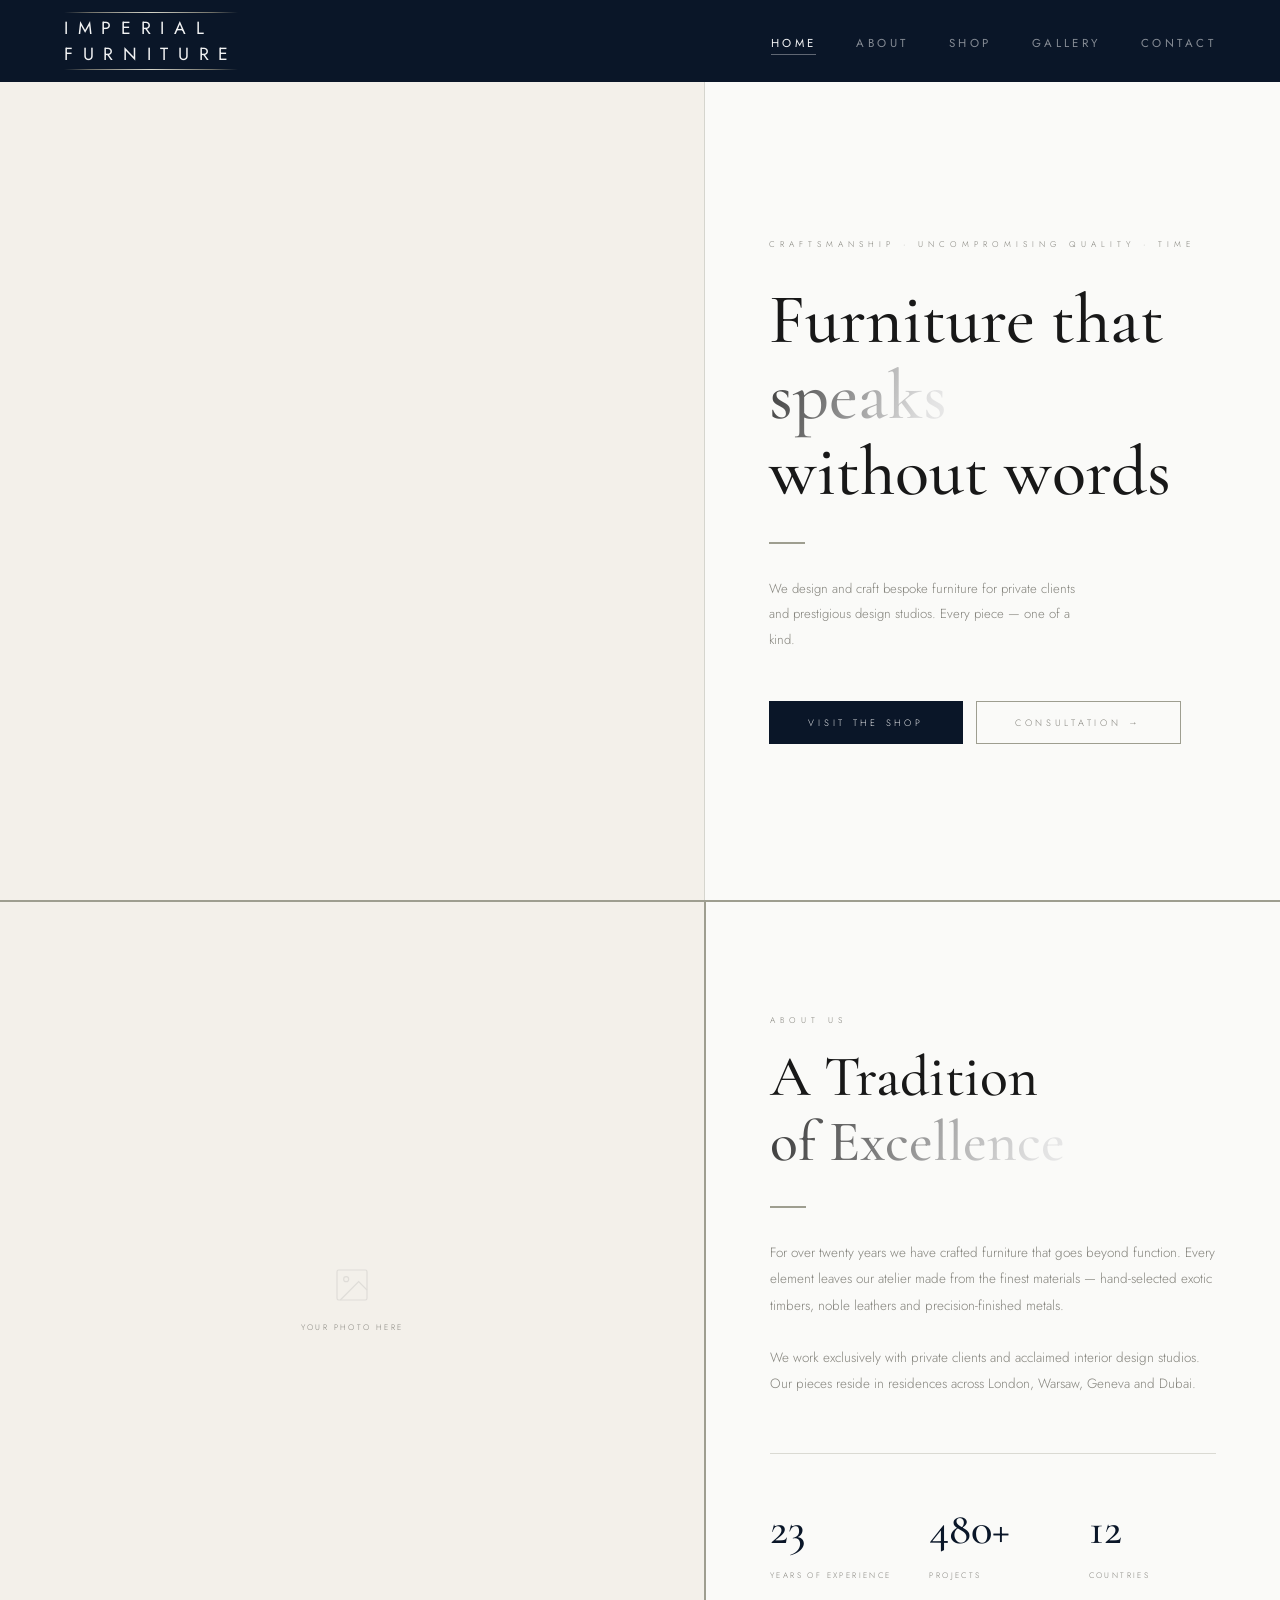
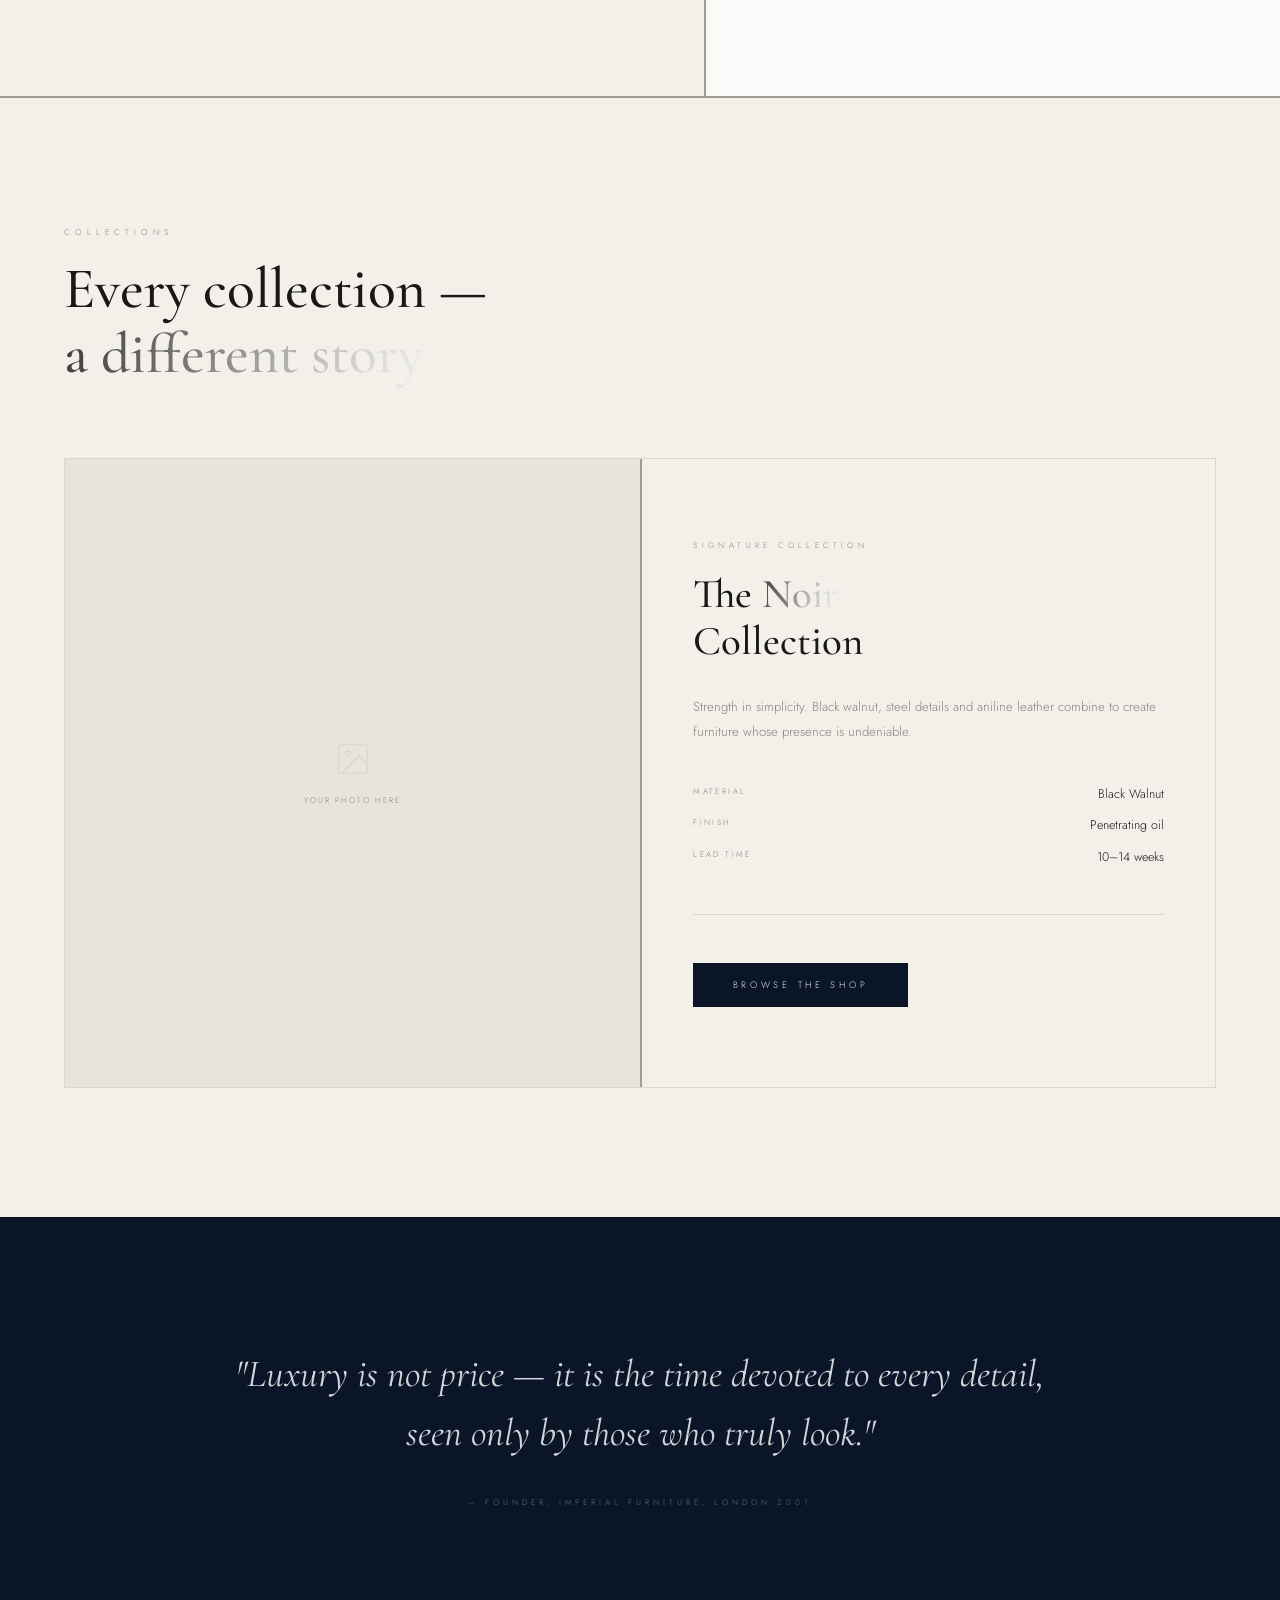
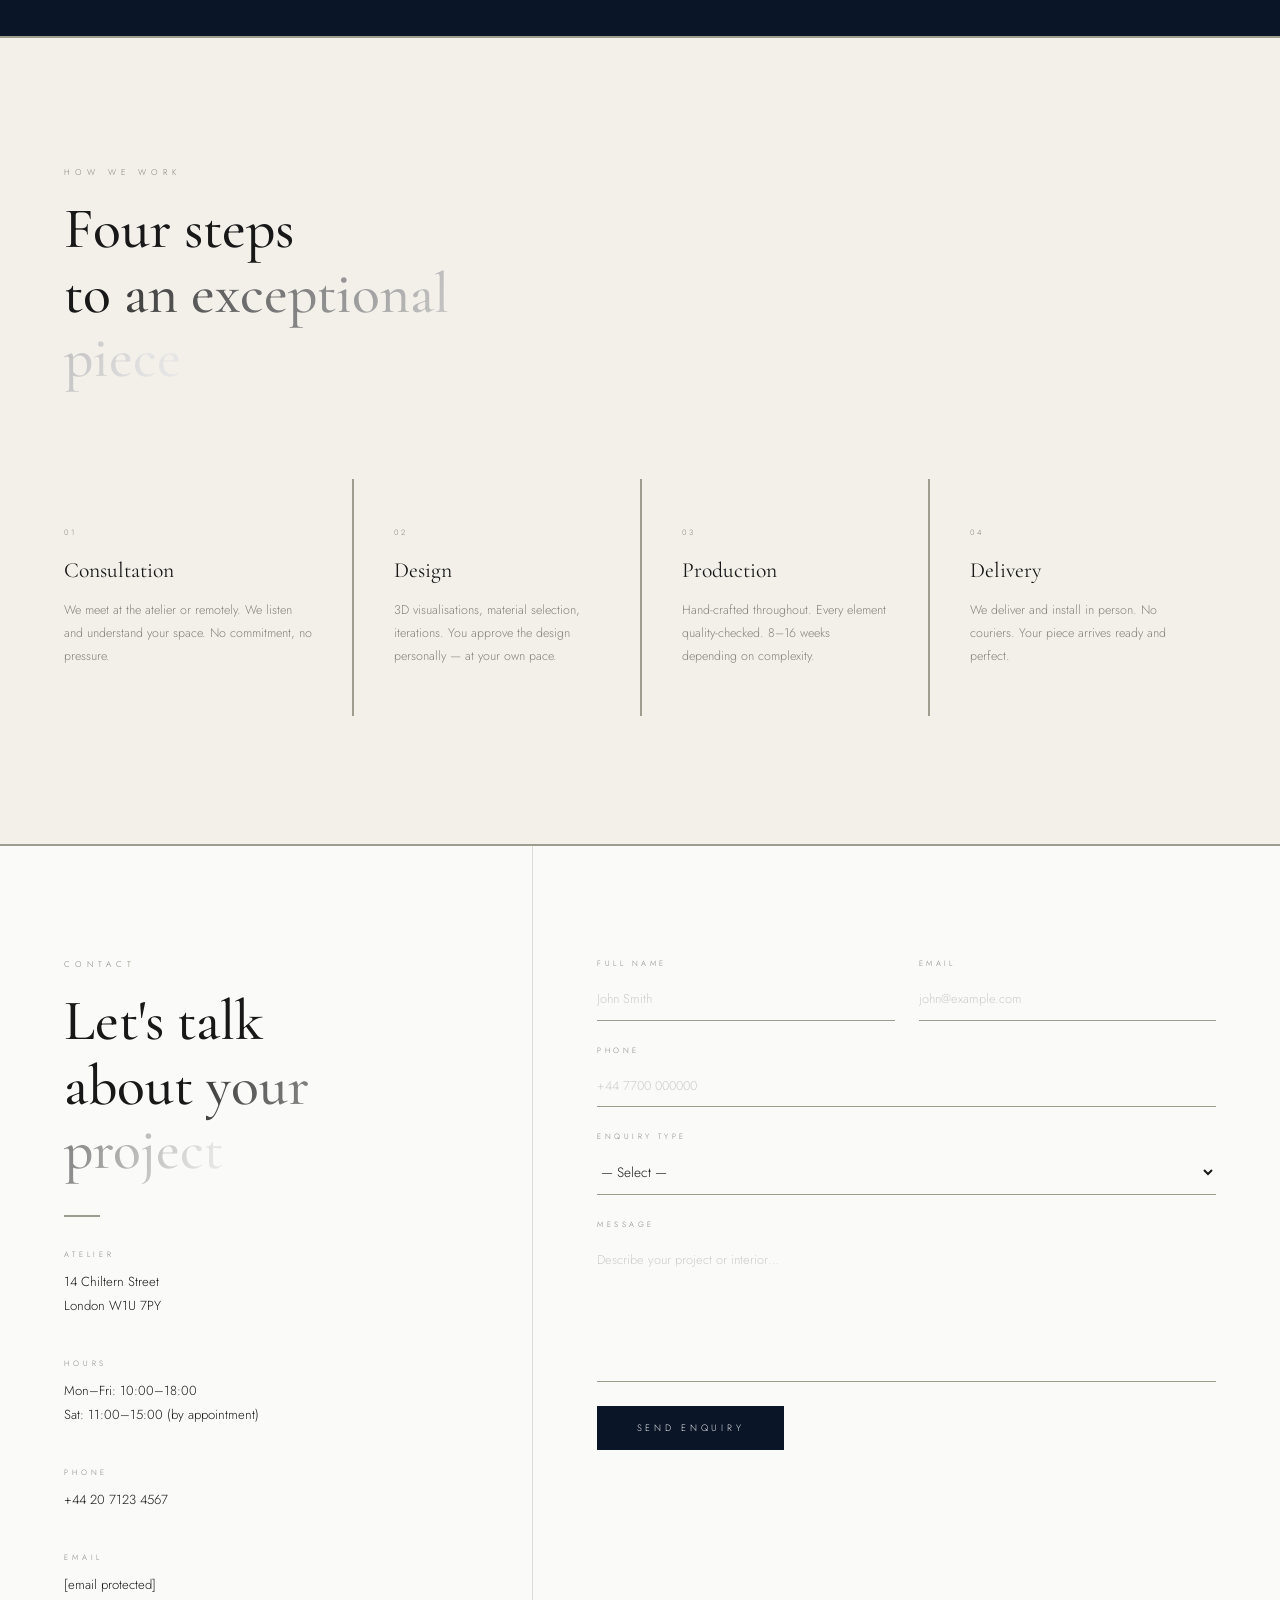
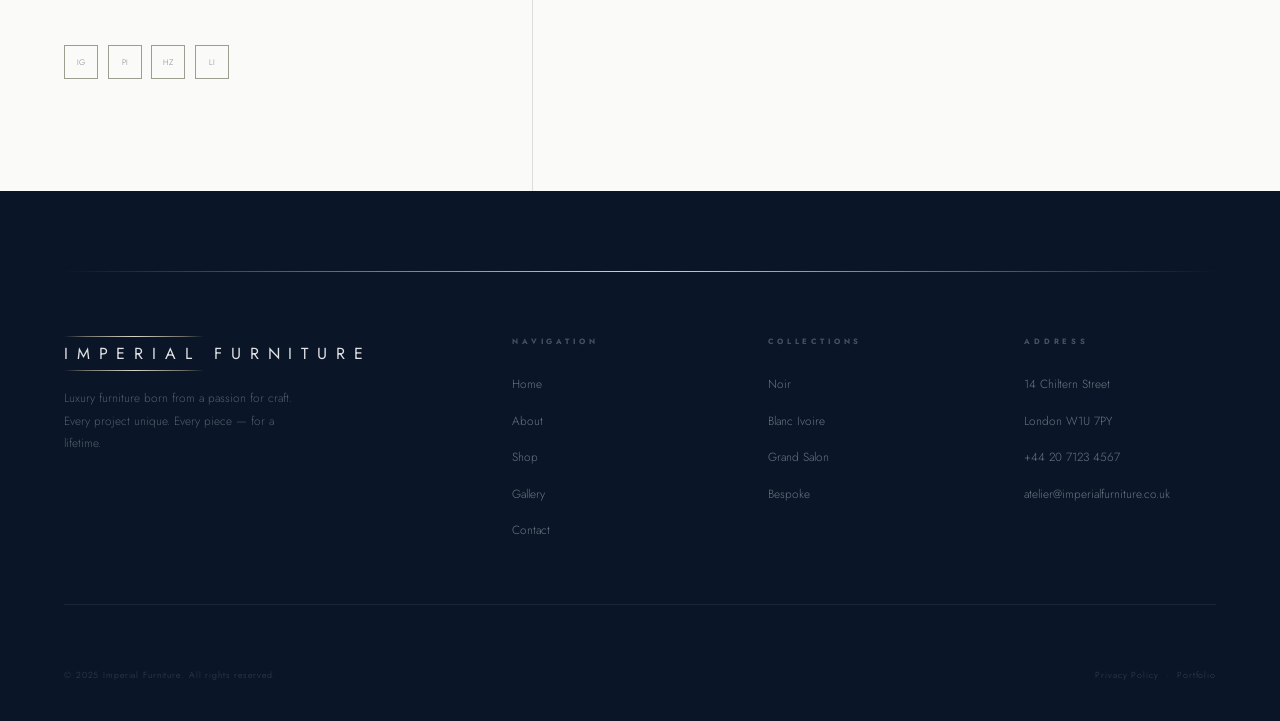
==== commit 3ede59ea: "2" ====
--- a/index.html
+++ b/index.html
@@ -107,8 +107,28 @@
 <body>
 
   <!-- NAV (shared) -->
-  <nav id="if-nav"></nav>
-  <div id="mob-menu"></div>
+  <nav id="if-nav">
+    <a href="index.html" class="logo-wrap">
+      <div class="silver-line"></div>
+      <span class="logo">Imperial</span>
+      <span class="logo">Furniture</span>
+      <div class="silver-line"></div>
+    </a>
+    <ul class="nav-links">
+      <li><a href="index.html"    data-page="index">Home</a></li>
+      <li><a href="index.html#about">About</a></li>
+      <li><a href="shop.html"     data-page="shop">Shop</a></li>
+      <li><a href="gallery.html"  data-page="gallery">Gallery</a></li>
+      <li><a href="index.html#contact">Contact</a></li>
+    </ul>
+    <div class="hamburger" id="ham"><span></span><span></span><span></span></div>
+  </nav>
+  <div id="mob-menu">
+    <a href="index.html">Home</a>
+    <a href="shop.html">Shop</a>
+    <a href="gallery.html">Gallery</a>
+    <a href="index.html#contact">Contact</a>
+  </div>
 
   <!-- HERO -->
   <section id="hero">
@@ -224,7 +244,61 @@
   </section>
 
   <!-- FOOTER (shared) -->
-  <footer id="if-footer"></footer>
-
-  <!-- SHARED JS -->
-  <script data-cfasync="false" src="/cdn-cgi/scripts/5c5dd728/cloudflare-static/email-decode.min.js"></scr+  <footer id="if-footer">
+    <div class="ft-top-line"></div>
+    <div class="ft-grid">
+      <div>
+        <div class="ft-logo-block">
+          <div class="silver-line"></div>
+          <span class="ft-logo">Imperial Furniture</span>
+          <div class="silver-line"></div>
+        </div>
+        <p class="ft-brand-text">Luxury furniture born from a passion for craft.<br/>Every project unique. Every piece — for a lifetime.</p>
+      </div>
+      <div class="ft-col"><h4>Navigation</h4><ul>
+        <li><a href="index.html">Home</a></li>
+        <li><a href="index.html#about">About</a></li>
+        <li><a href="shop.html">Shop</a></li>
+        <li><a href="gallery.html">Gallery</a></li>
+        <li><a href="index.html#contact">Contact</a></li>
+      </ul></div>
+      <div class="ft-col"><h4>Collections</h4><ul>
+        <li><a href="shop.html">Noir</a></li>
+        <li><a href="shop.html">Blanc Ivoire</a></li>
+        <li><a href="shop.html">Grand Salon</a></li>
+        <li><a href="shop.html">Bespoke</a></li>
+      </ul></div>
+      <div class="ft-col"><h4>Address</h4><ul>
+        <li><a href="#">14 Chiltern Street</a></li>
+        <li><a href="#">London W1U 7PY</a></li>
+        <li><a href="tel:+442071234567">+44 20 7123 4567</a></li>
+        <li><a href="mailto:atelier@imperialfurniture.co.uk">atelier@imperialfurniture.co.uk</a></li>
+      </ul></div>
+    </div>
+    <div class="ft-bottom">
+      <p>&copy; 2025 Imperial Furniture. All rights reserved.</p>
+      <p>Privacy Policy &nbsp;&middot;&nbsp; Portfolio</p>
+    </div>
+  </footer>
+
+  <script>
+    /* shared inline JS — active nav link + hamburger */
+    (function(){
+      var page = location.pathname.split('/').pop() || 'index.html';
+      document.querySelectorAll('.nav-links a[data-page]').forEach(function(a){
+        if(a.dataset.page && page.startsWith(a.dataset.page)) a.classList.add('active');
+      });
+      var ham = document.getElementById('ham');
+      var mob = document.getElementById('mob-menu');
+      if(ham && mob){
+        ham.addEventListener('click', function(){ mob.classList.toggle('open'); });
+        mob.querySelectorAll('a').forEach(function(a){ a.addEventListener('click', function(){ mob.classList.remove('open'); }); });
+      }
+      var io = new IntersectionObserver(function(entries){
+        entries.forEach(function(e){ if(e.isIntersecting) e.target.classList.add('in'); });
+      },{threshold:0.1});
+      document.querySelectorAll('.reveal').forEach(function(el){ io.observe(el); });
+    })();
+  </script>
+</body>
+</html>
--- a/shared.css
+++ b/shared.css
@@ -172,4 +172,4 @@
   .sec        { padding: 5rem 6vw; }
   .ft-grid    { grid-template-columns: 1fr; gap: 2rem; }
   .ft-bottom  { flex-direction: column; gap: .8rem; text-align: center; }
-}
+}
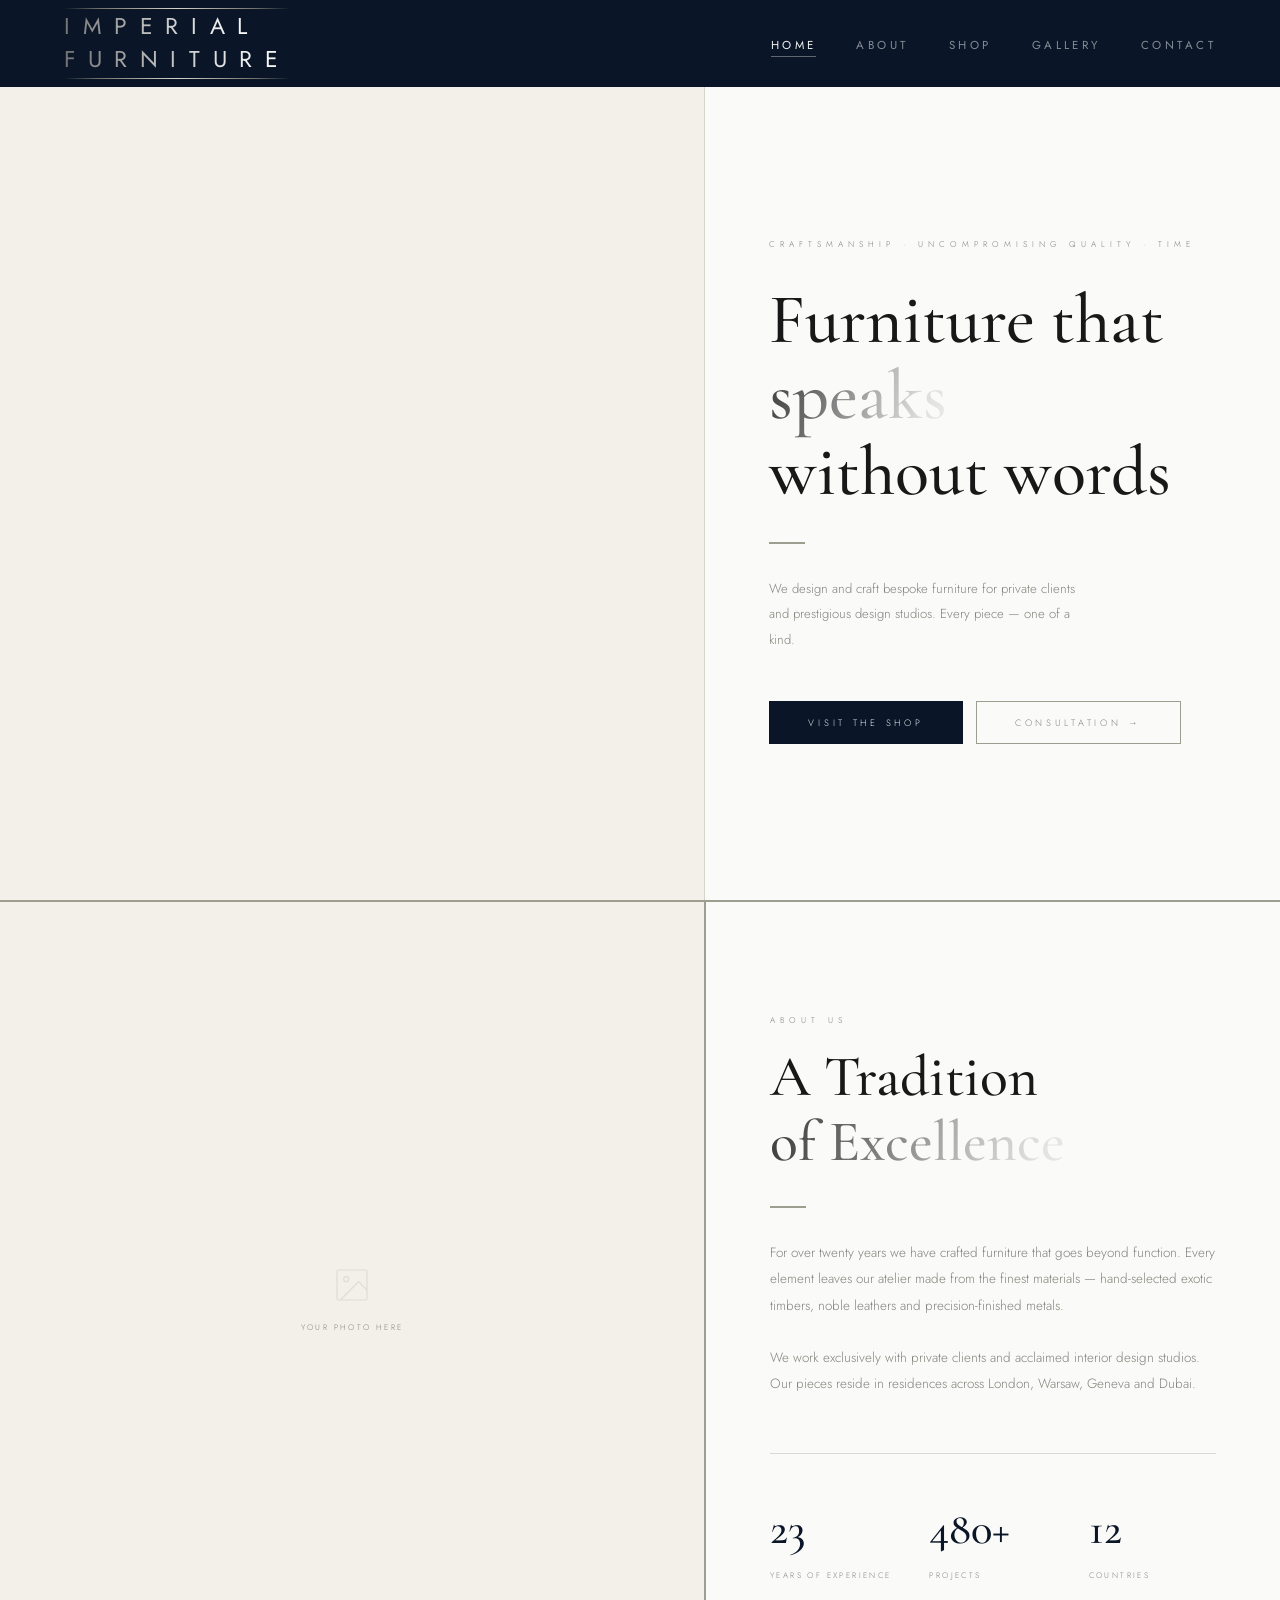
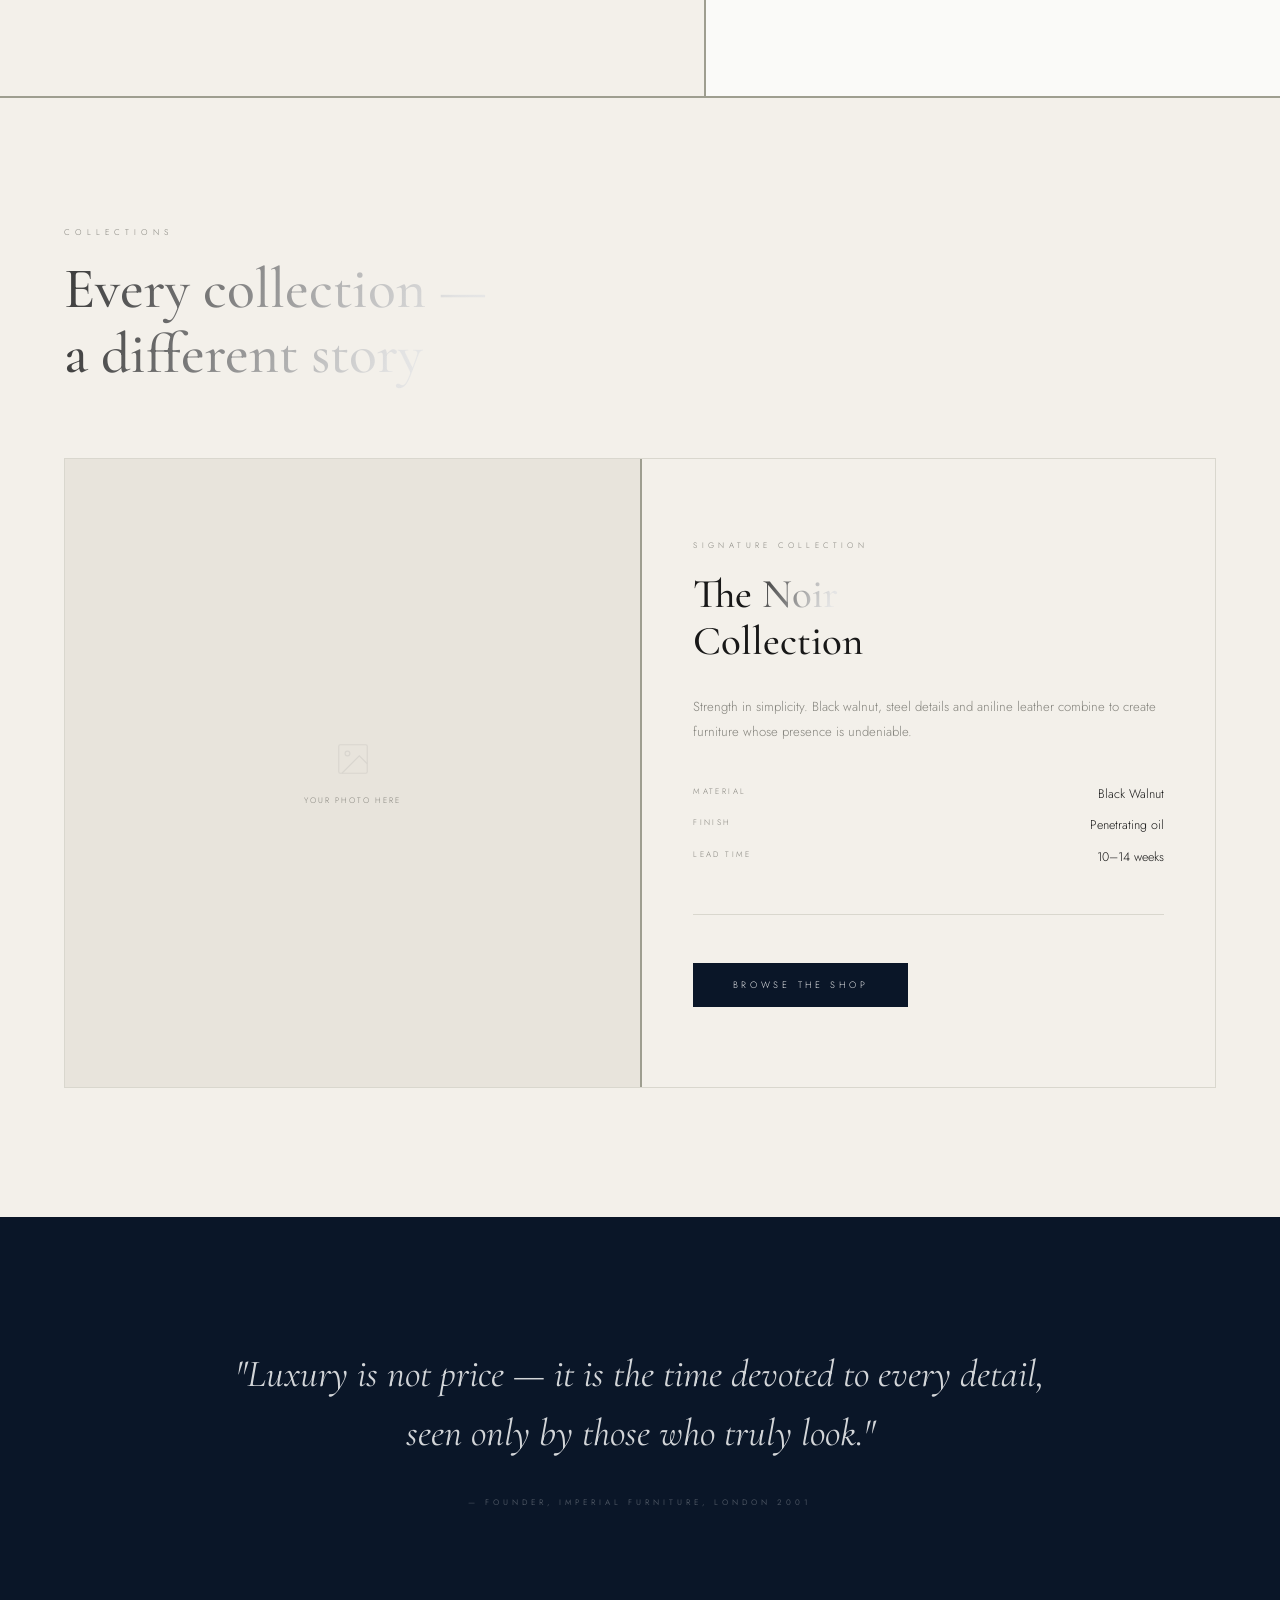
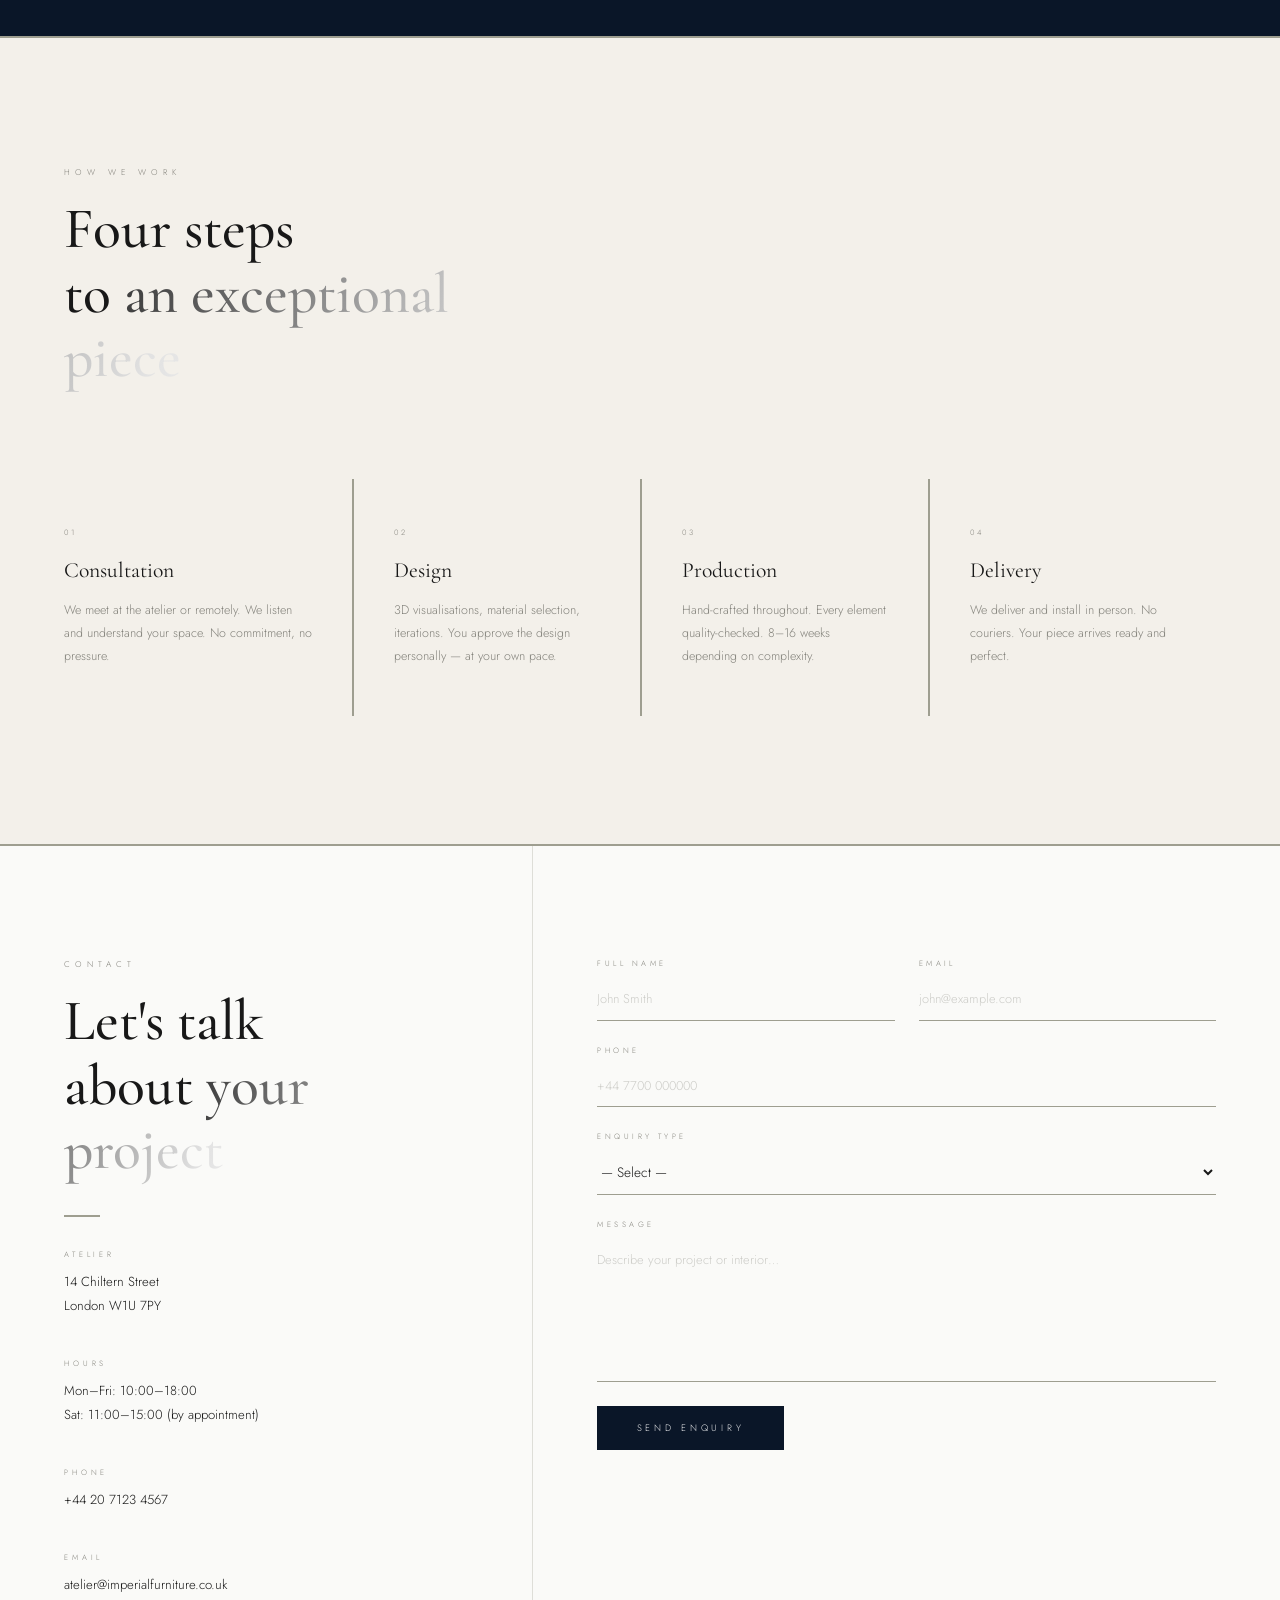
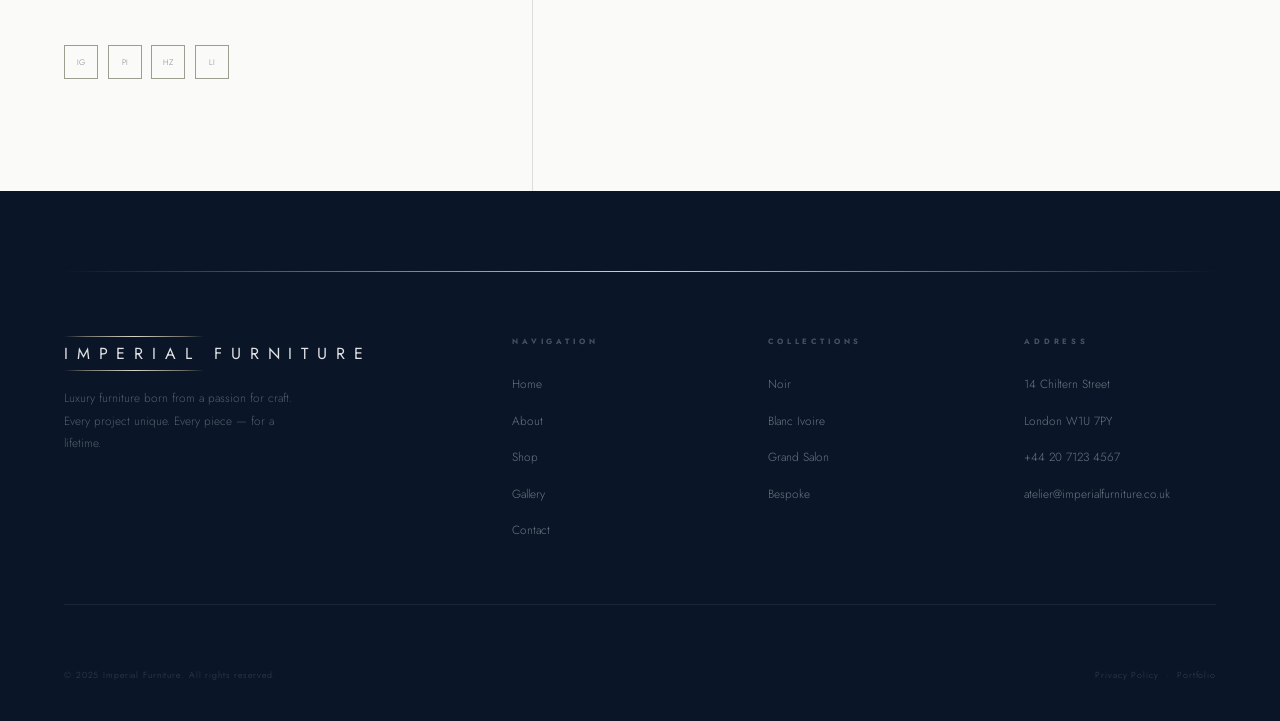
==== commit 9d830d2f: "3" ====
--- a/index.html
+++ b/index.html
@@ -170,7 +170,7 @@
   <section id="collections" class="sec">
     <div class="coll-head reveal">
       <p class="eyebrow">Collections</p>
-      <h2 class="s-title">Every collection —<br/><span class="silver">a different story</span></h2>
+      <h2 class="s-title"><span class="silver">Every collection —</span><br/><span class="silver">a different story</span></h2>
     </div>
     <div class="feat reveal" style="transition-delay:.1s">
       <div class="feat-img">
@@ -223,7 +223,7 @@
       <div class="c-detail"><label>Atelier</label><p>14 Chiltern Street<br/>London W1U 7PY</p></div>
       <div class="c-detail"><label>Hours</label><p>Mon–Fri: 10:00–18:00<br/>Sat: 11:00–15:00 (by appointment)</p></div>
       <div class="c-detail"><label>Phone</label><a href="tel:+442071234567">+44 20 7123 4567</a></div>
-      <div class="c-detail"><label>Email</label><a href="/cdn-cgi/l/email-protection#bfdecbdad3d6dacdffd6d2cfdacdd6ded3d9cacdd1d6cbcacdda91dcd091cad4"><span class="__cf_email__" data-cfemail="b7d6c3d2dbded2c5f7dedac7d2c5ded6dbd1c2c5d9dec3c2c5d299d4d899c2dc">[email&#160;protected]</span></a></div>
+      <div class="c-detail"><label>Email</label><a href="mailto:atelier@imperialfurniture.co.uk">atelier@imperialfurniture.co.uk</a></div>
       <div class="c-socials">
         <a href="#" class="c-social">IG</a><a href="#" class="c-social">PI</a><a href="#" class="c-social">HZ</a><a href="#" class="c-social">LI</a>
       </div>
@@ -282,7 +282,9 @@
   </footer>
 
   <script>
-    /* shared inline JS — active nav link + hamburger */
+    function onSend(e){ e.preventDefault(); document.getElementById('form-ok').style.display='block'; e.target.reset(); }
+  </script>
+  <script>
     (function(){
       var page = location.pathname.split('/').pop() || 'index.html';
       document.querySelectorAll('.nav-links a[data-page]').forEach(function(a){
@@ -292,7 +294,9 @@
       var mob = document.getElementById('mob-menu');
       if(ham && mob){
         ham.addEventListener('click', function(){ mob.classList.toggle('open'); });
-        mob.querySelectorAll('a').forEach(function(a){ a.addEventListener('click', function(){ mob.classList.remove('open'); }); });
+        mob.querySelectorAll('a').forEach(function(a){
+          a.addEventListener('click', function(){ mob.classList.remove('open'); });
+        });
       }
       var io = new IntersectionObserver(function(entries){
         entries.forEach(function(e){ if(e.isIntersecting) e.target.classList.add('in'); });
--- a/shared.css
+++ b/shared.css
@@ -89,11 +89,22 @@
   align-items: flex-start; gap: 4px;
   padding: 8px 0; text-decoration: none;
 }
-.logo-wrap .silver-line { width: 100%; }
+.logo-wrap .silver-line { width: 100%; min-width: 180px; }
 .logo {
-  font-family: var(--sans); font-size: 1.1rem; font-weight: 400;
+  font-family: var(--sans); font-size: 1.43rem; font-weight: 400;
   letter-spacing: .55em; text-transform: uppercase;
-  color: rgba(255,255,255,.95); line-height: 1.25; display: block;
+  line-height: 1.25; display: block;
+  /* Silver shimmer on dark navy */
+  background: linear-gradient(105deg,
+    #707070 0%, #A8A8A8 12%, #D0D0D0 22%,
+    #F0F0F0 32%, #FFFFFF 42%, #F8F8F8 50%,
+    #FFFFFF 58%, #F0F0F0 68%, #D0D0D0 78%,
+    #A8A8A8 88%, #707070 100%);
+  background-size: 260% auto;
+  -webkit-background-clip: text;
+  -webkit-text-fill-color: transparent;
+  background-clip: text;
+  animation: shimmer 5s linear infinite;
 }
 
 /* Nav links */
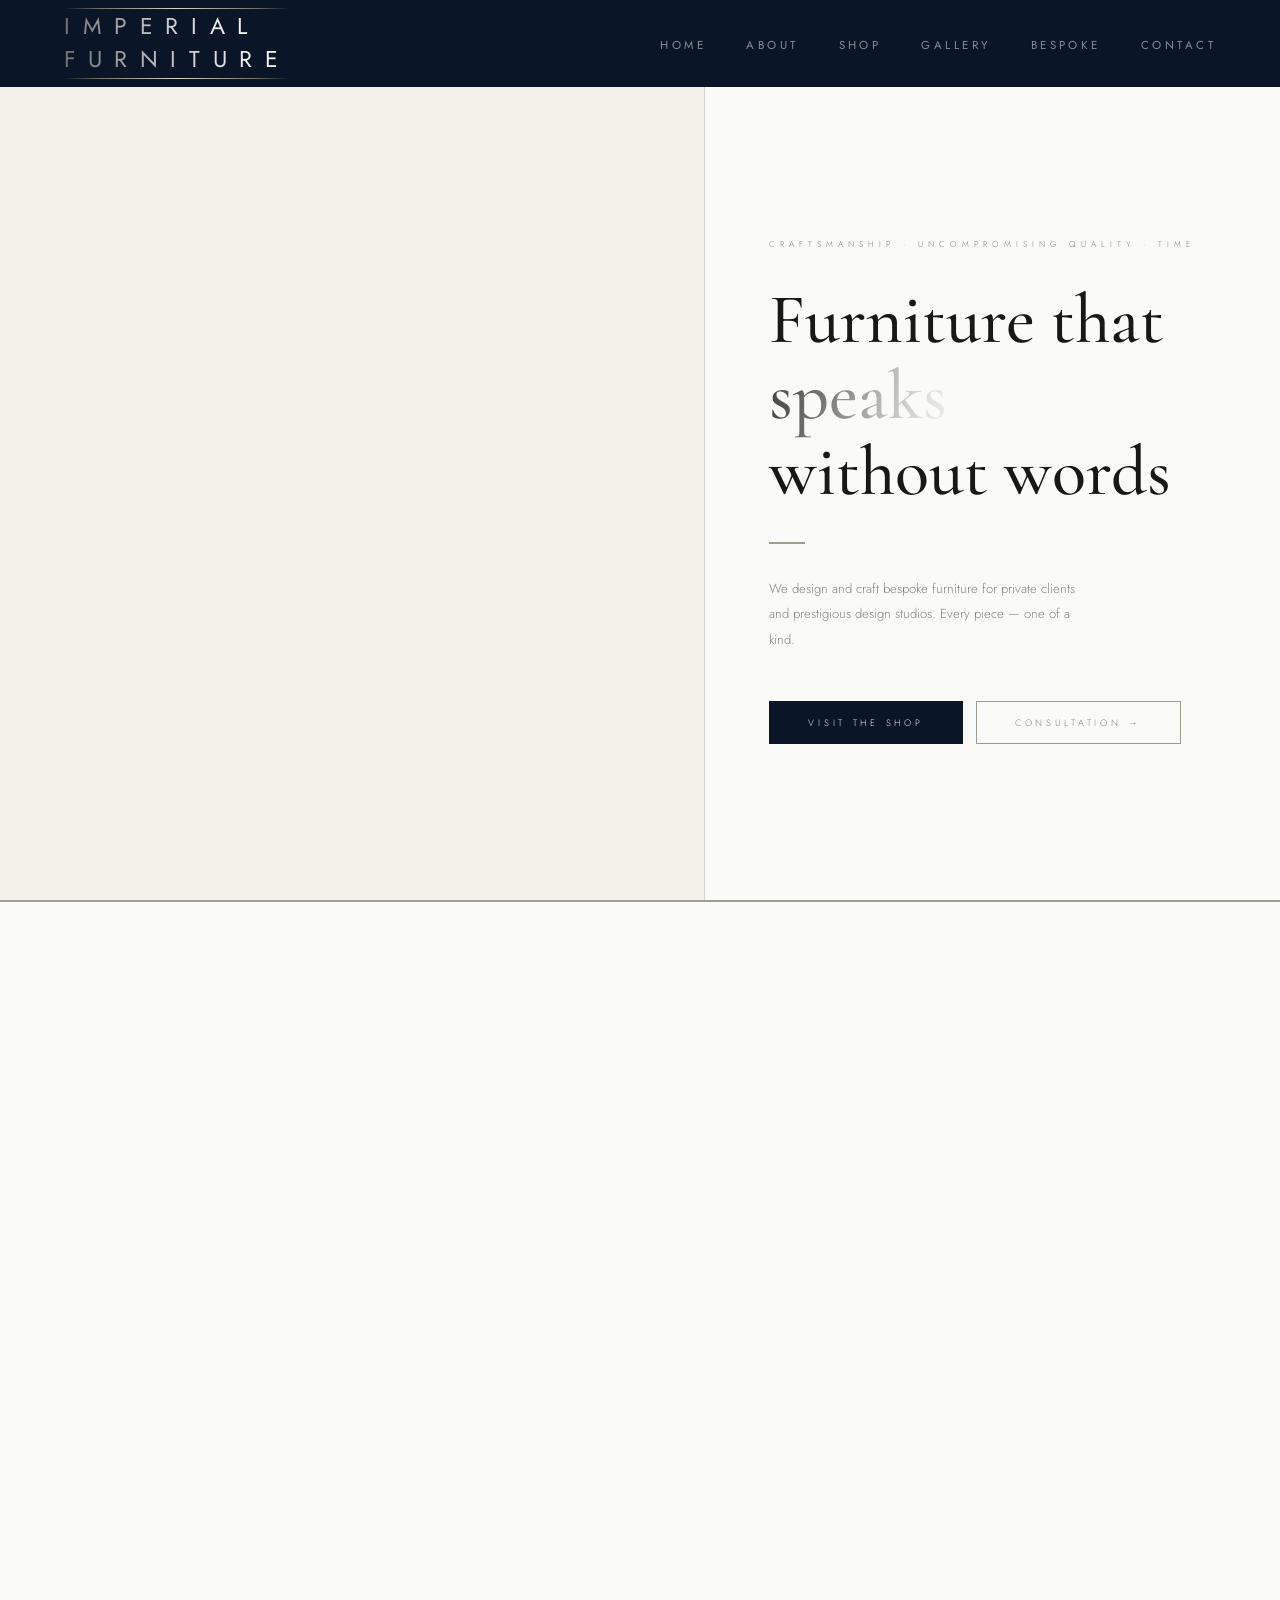
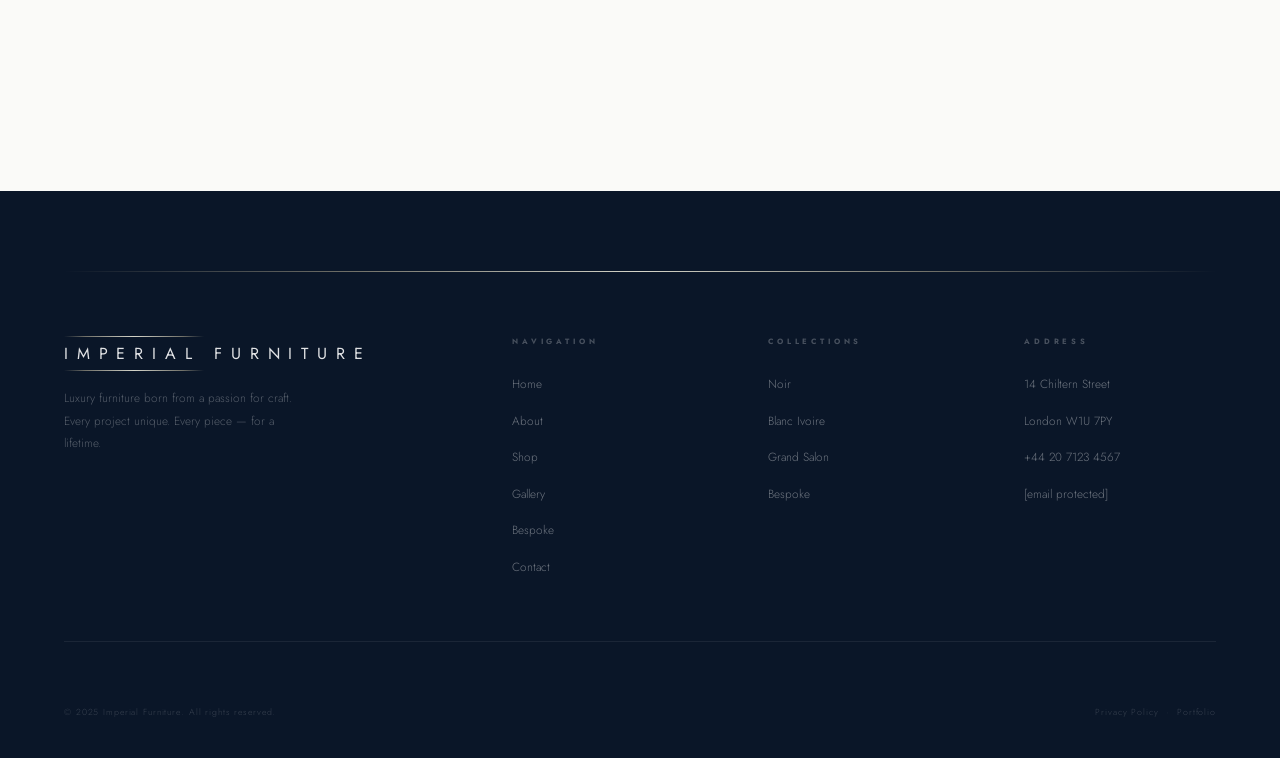
==== commit 7308041a: "3" ====
--- a/index.html
+++ b/index.html
@@ -119,6 +119,7 @@
       <li><a href="index.html#about">About</a></li>
       <li><a href="shop.html"     data-page="shop">Shop</a></li>
       <li><a href="gallery.html"  data-page="gallery">Gallery</a></li>
+      <li><a href="bespoke.html"   data-page="bespoke">Bespoke</a></li>
       <li><a href="index.html#contact">Contact</a></li>
     </ul>
     <div class="hamburger" id="ham"><span></span><span></span><span></span></div>
@@ -127,6 +128,7 @@
     <a href="index.html">Home</a>
     <a href="shop.html">Shop</a>
     <a href="gallery.html">Gallery</a>
+    <a href="bespoke.html">Bespoke</a>
     <a href="index.html#contact">Contact</a>
   </div>
 
@@ -223,7 +225,7 @@
       <div class="c-detail"><label>Atelier</label><p>14 Chiltern Street<br/>London W1U 7PY</p></div>
       <div class="c-detail"><label>Hours</label><p>Mon–Fri: 10:00–18:00<br/>Sat: 11:00–15:00 (by appointment)</p></div>
       <div class="c-detail"><label>Phone</label><a href="tel:+442071234567">+44 20 7123 4567</a></div>
-      <div class="c-detail"><label>Email</label><a href="mailto:atelier@imperialfurniture.co.uk">atelier@imperialfurniture.co.uk</a></div>
+      <div class="c-detail"><label>Email</label><a href="/cdn-cgi/l/email-protection#2e4f5a4b42474b5c6e47435e4b5c474f42485b5c40475a5b5c4b004d41005b45"><span class="__cf_email__" data-cfemail="e08194858c898592a0898d90859289818c8695928e8994959285ce838fce958b">[email&#160;protected]</span></a></div>
       <div class="c-socials">
         <a href="#" class="c-social">IG</a><a href="#" class="c-social">PI</a><a href="#" class="c-social">HZ</a><a href="#" class="c-social">LI</a>
       </div>
@@ -260,6 +262,7 @@
         <li><a href="index.html#about">About</a></li>
         <li><a href="shop.html">Shop</a></li>
         <li><a href="gallery.html">Gallery</a></li>
+        <li><a href="bespoke.html">Bespoke</a></li>
         <li><a href="index.html#contact">Contact</a></li>
       </ul></div>
       <div class="ft-col"><h4>Collections</h4><ul>
@@ -272,7 +275,7 @@
         <li><a href="#">14 Chiltern Street</a></li>
         <li><a href="#">London W1U 7PY</a></li>
         <li><a href="tel:+442071234567">+44 20 7123 4567</a></li>
-        <li><a href="mailto:atelier@imperialfurniture.co.uk">atelier@imperialfurniture.co.uk</a></li>
+        <li><a href="/cdn-cgi/l/email-protection#5a3b2e3f36333f281a33372a3f28333b363c2f2834332e2f283f743935742f31"><span class="__cf_email__" data-cfemail="660712030a0f0314260f0b1603140f070a001314080f1213140348050948130d">[email&#160;protected]</span></a></li>
       </ul></div>
     </div>
     <div class="ft-bottom">
@@ -281,7 +284,7 @@
     </div>
   </footer>
 
-  <script>
+  <script data-cfasync="false" src="/cdn-cgi/scripts/5c5dd728/cloudflare-static/email-decode.min.js"></script><script>
     function onSend(e){ e.preventDefault(); document.getElementById('form-ok').style.display='block'; e.target.reset(); }
   </script>
   <script>
@@ -294,15 +297,4 @@
       var mob = document.getElementById('mob-menu');
       if(ham && mob){
         ham.addEventListener('click', function(){ mob.classList.toggle('open'); });
-        mob.querySelectorAll('a').forEach(function(a){
-          a.addEventListener('click', function(){ mob.classList.remove('open'); });
-        });
-      }
-      var io = new IntersectionObserver(function(entries){
-        entries.forEach(function(e){ if(e.isIntersecting) e.target.classList.add('in'); });
-      },{threshold:0.1});
-      document.querySelectorAll('.reveal').forEach(function(el){ io.observe(el); });
-    })();
-  </script>
-</body>
-</html>+        mob.querySelectorAll('a'
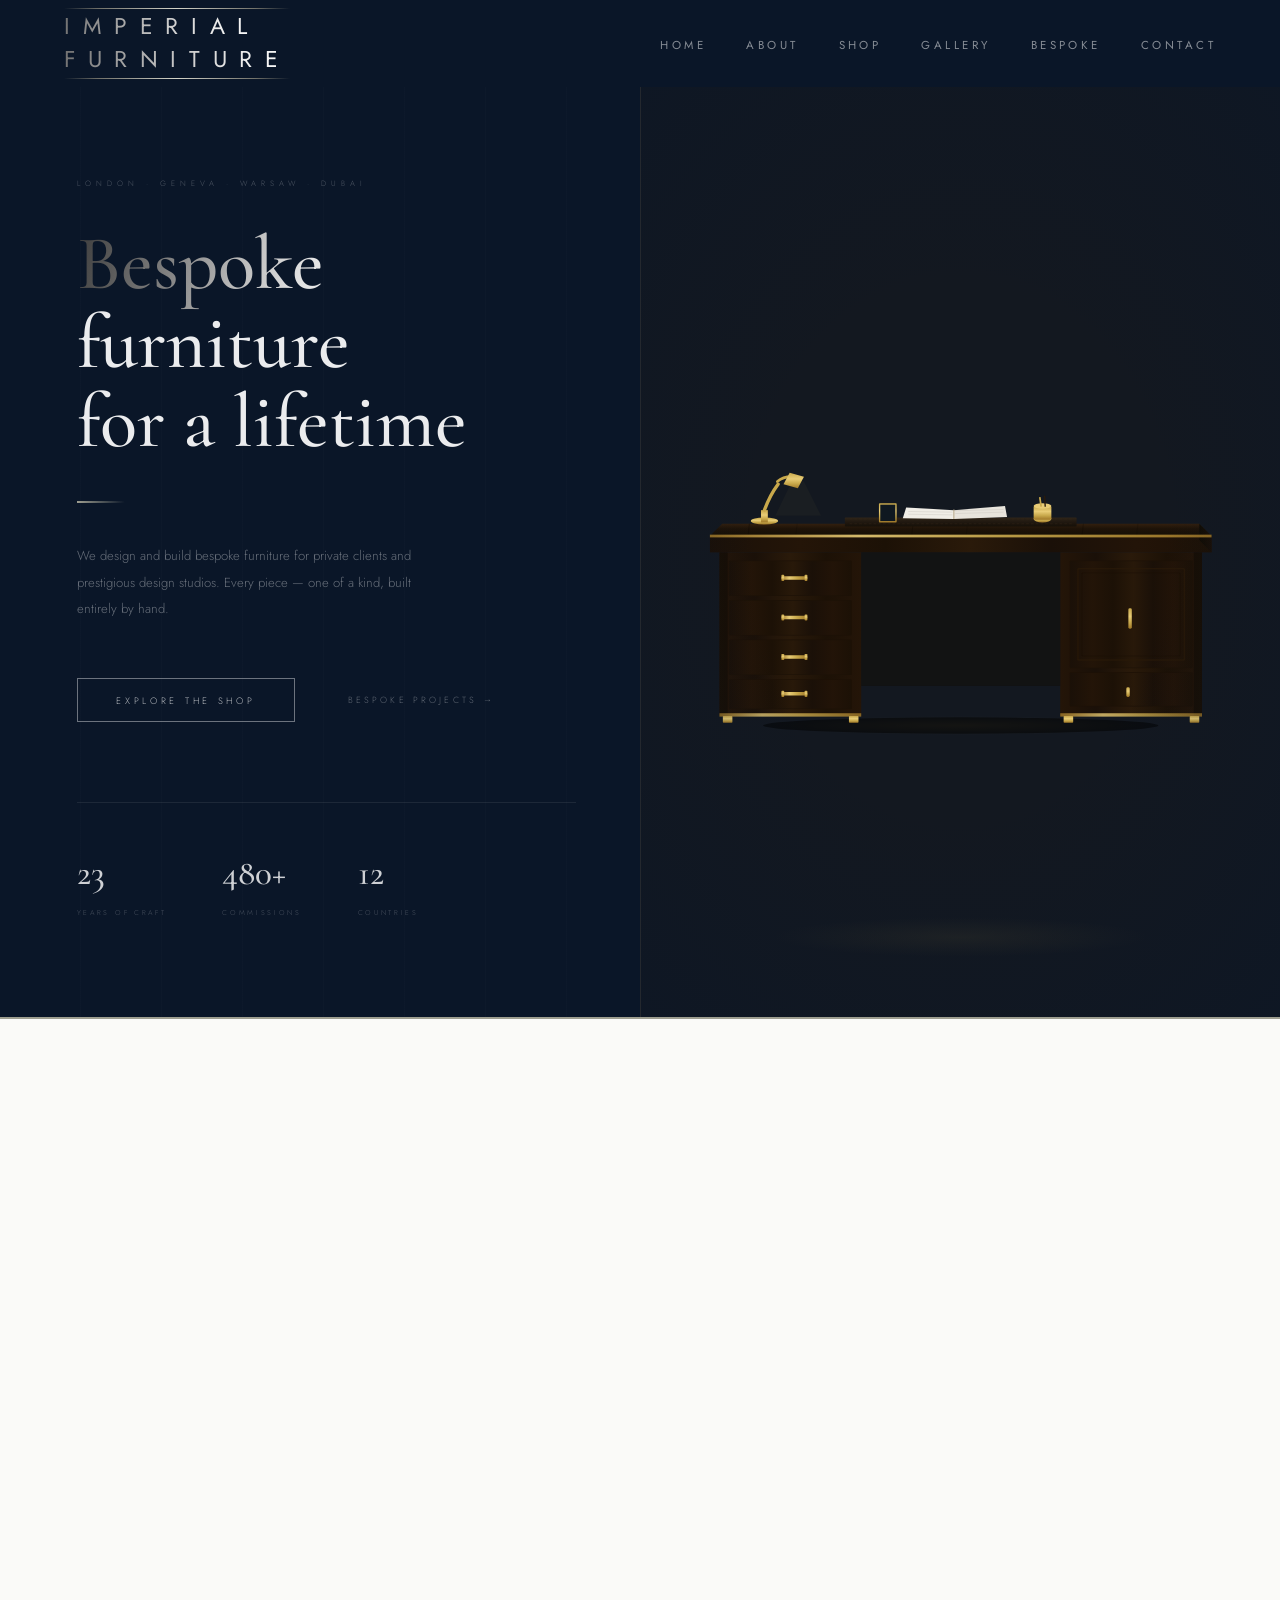
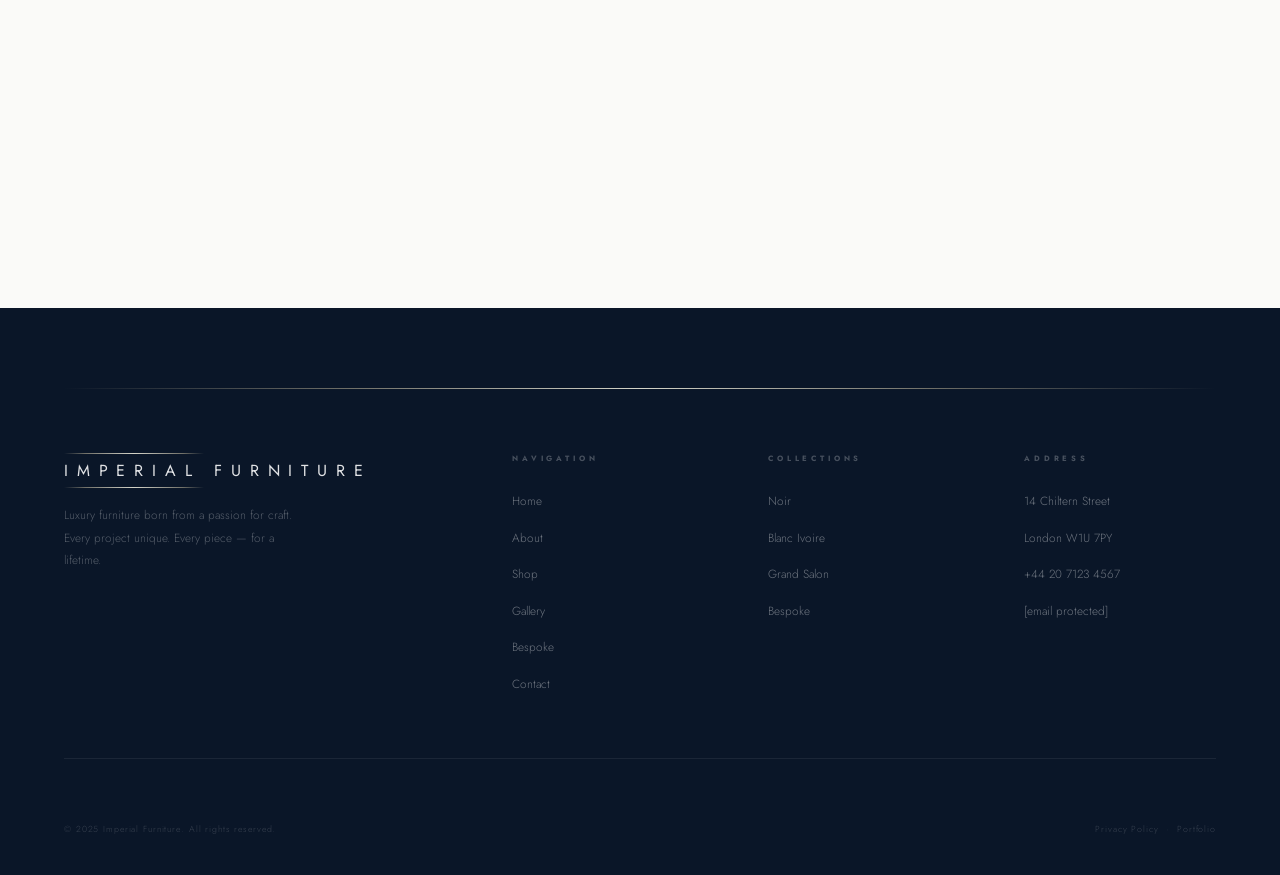
==== commit 74c9b42c: "Update index.html" ====
--- a/index.html
+++ b/index.html
@@ -11,19 +11,85 @@
   <link rel="stylesheet" href="shared.css"/>
   <style>
     /* ── PAGE-SPECIFIC: index.html ── */
-    body { padding-top: 0; } /* hero is full-bleed */
-
-    #hero { display:grid; grid-template-columns:55% 45%; min-height:100vh; padding-top:82px; }
-    .hero-img { position:relative; overflow:hidden; background:var(--cream2); }
-    .hero-img .bg { position:absolute; inset:0; background:url('https://images.unsplash.com/photo-1555041469-a586c61ea9bc?w=1200&auto=format&fit=crop&q=85') center/cover no-repeat; transform:scale(1.04); animation:hZoom 14s ease-out forwards; }
-    @keyframes hZoom { to { transform:scale(1); } }
-    .hero-text { display:flex; flex-direction:column; justify-content:center; padding:7rem 6vw 7rem 5vw; background:var(--cream); border-left:1px solid rgba(158,158,144,.4); }
-    .hero-eyebrow { font-size:.52rem; letter-spacing:.6em; text-transform:uppercase; color:var(--muted); margin-bottom:2rem; opacity:0; animation:aUp .9s .3s forwards; }
-    .hero-h1 { font-family:var(--serif); font-size:clamp(3.2rem,5.5vw,6rem); font-weight:500; line-height:1.08; margin-bottom:2rem; opacity:0; animation:aUp 1s .55s forwards; }
-    .hero-rule { width:36px; height:2px; background:var(--silver); margin-bottom:2rem; opacity:0; animation:aFade .8s .85s forwards; }
-    .hero-body { font-size:.82rem; line-height:1.95; color:var(--muted); max-width:320px; margin-bottom:3rem; opacity:0; animation:aUp .9s 1s forwards; }
-    .hero-cta { display:flex; gap:.8rem; flex-wrap:wrap; opacity:0; animation:aUp .9s 1.2s forwards; }
-    @keyframes aUp  { from{opacity:0;transform:translateY(16px);}to{opacity:1;transform:translateY(0);} }
+    body { padding-top: 0; }
+
+    /* ── HERO ── */
+    #hero { display:grid; grid-template-columns:50% 50%; min-height:100vh; padding-top:82px; }
+
+    /* Left: navy text panel */
+    .hero-text {
+      background:var(--navy);
+      display:flex; flex-direction:column; justify-content:center;
+      padding:6rem 5vw 6rem 6vw;
+      position:relative; overflow:hidden;
+    }
+    /* subtle background texture lines */
+    .hero-text::before {
+      content:''; position:absolute; inset:0;
+      background:repeating-linear-gradient(
+        90deg,
+        transparent, transparent 80px,
+        rgba(255,255,255,.012) 80px, rgba(255,255,255,.012) 81px
+      );
+      pointer-events:none;
+    }
+    .hero-eyebrow {
+      font-size:.48rem; letter-spacing:.65em; text-transform:uppercase;
+      color:rgba(255,255,255,.28); margin-bottom:2.2rem;
+      opacity:0; animation:aUp .9s .2s forwards;
+    }
+    .hero-h1 {
+      font-family:var(--serif); font-size:clamp(3.5rem,6vw,7rem);
+      font-weight:500; line-height:1.03; margin-bottom:2.5rem;
+      color:rgba(255,255,255,.92);
+      opacity:0; animation:aUp 1s .4s forwards;
+    }
+    .hero-rule {
+      width:48px; height:2px; margin-bottom:2.5rem;
+      background:linear-gradient(90deg,#9E9E90,transparent);
+      opacity:0; animation:aFade .8s .75s forwards;
+    }
+    .hero-body {
+      font-size:.82rem; line-height:2; color:rgba(255,255,255,.38);
+      max-width:340px; margin-bottom:3.5rem;
+      opacity:0; animation:aUp .9s .9s forwards;
+    }
+    .hero-cta { display:flex; gap:.9rem; flex-wrap:wrap; opacity:0; animation:aUp .9s 1.1s forwards; }
+
+    /* bottom stats bar */
+    .hero-stats {
+      display:flex; gap:3.5rem; margin-top:5rem; padding-top:3rem;
+      border-top:1px solid rgba(255,255,255,.08);
+      opacity:0; animation:aFade 1s 1.4s forwards;
+    }
+    .h-stat-val {
+      display:block; font-family:var(--serif); font-size:2.2rem;
+      font-weight:500; color:rgba(255,255,255,.8); margin-bottom:.25rem;
+    }
+    .h-stat-label { font-size:.44rem; letter-spacing:.38em; text-transform:uppercase; color:rgba(255,255,255,.25); }
+
+    /* Right: illustration panel */
+    .hero-img {
+      background:#131820;
+      display:flex; align-items:center; justify-content:center;
+      position:relative; overflow:hidden;
+      border-left:1px solid rgba(158,158,144,.12);
+    }
+    .hero-img::after {
+      content:''; position:absolute; inset:0;
+      background:radial-gradient(ellipse 80% 70% at 50% 50%, transparent 40%, rgba(10,22,40,.55) 100%);
+      pointer-events:none; z-index:2;
+    }
+    .hero-img svg { position:relative; z-index:1; width:96%; max-width:820px; }
+    /* floor glow */
+    .hero-img::before {
+      content:''; position:absolute; bottom:60px; left:50%; transform:translateX(-50%);
+      width:60%; height:40px;
+      background:radial-gradient(ellipse, rgba(200,168,75,.08) 0%, transparent 70%);
+      z-index:1;
+    }
+
+    @keyframes aUp   { from{opacity:0;transform:translateY(18px);}to{opacity:1;transform:translateY(0);} }
     @keyframes aFade { from{opacity:0;}to{opacity:1;} }
 
     #about { padding:0; display:grid; grid-template-columns:55% 45%; min-height:80vh; border-top:2px solid var(--silver); }
@@ -86,7 +152,7 @@
 
     @media(max-width:1024px){
       #hero{grid-template-columns:1fr;min-height:auto;}
-      .hero-img{min-height:50vh;}
+      .hero-img{min-height:50vh; order:-1;}
       .hero-text{border-left:none;border-top:2px solid var(--silver);}
       #about{grid-template-columns:1fr;}
       .about-img{min-height:50vw;}
@@ -134,16 +200,183 @@
 
   <!-- HERO -->
   <section id="hero">
-    <div class="hero-img"><div class="bg"></div></div>
     <div class="hero-text">
-      <p class="hero-eyebrow">Craftsmanship · Uncompromising Quality · Time</p>
-      <h1 class="hero-h1">Furniture that<br/><span class="silver">speaks</span><br/>without words</h1>
+      <p class="hero-eyebrow">London · Geneva · Warsaw · Dubai</p>
+      <h1 class="hero-h1"><span class="silver">Bespoke</span><br/>furniture<br/>for a lifetime</h1>
       <div class="hero-rule"></div>
-      <p class="hero-body">We design and craft bespoke furniture for private clients and prestigious design studios. Every piece — one of a kind.</p>
+      <p class="hero-body">We design and build bespoke furniture for private clients and prestigious design studios. Every piece — one of a kind, built entirely by hand.</p>
       <div class="hero-cta">
-        <a href="shop.html" class="btn btn-navy">Visit the Shop</a>
-        <a href="#contact" class="btn btn-outline">Consultation →</a>
-      </div>
+        <a href="shop.html" class="btn btn-light">Explore the Shop</a>
+        <a href="bespoke.html" class="btn" style="color:rgba(255,255,255,.35);letter-spacing:.35em;font-size:.56rem;">Bespoke Projects →</a>
+      </div>
+      <div class="hero-stats">
+        <div><span class="h-stat-val">23</span><span class="h-stat-label">Years of craft</span></div>
+        <div><span class="h-stat-val">480+</span><span class="h-stat-label">Commissions</span></div>
+        <div><span class="h-stat-val">12</span><span class="h-stat-label">Countries</span></div>
+      </div>
+    </div>
+    <div class="hero-img">
+      <svg viewBox="0 0 900 580" xmlns="http://www.w3.org/2000/svg" aria-label="Ebony desk illustration">
+  <defs>
+    <linearGradient id="hEbony1" x1="0" y1="0" x2="1" y2="0">
+      <stop offset="0%"   stop-color="#1a1008"/>
+      <stop offset="18%"  stop-color="#241508"/>
+      <stop offset="35%"  stop-color="#1c1106"/>
+      <stop offset="52%"  stop-color="#2a1a0a"/>
+      <stop offset="68%"  stop-color="#1a1008"/>
+      <stop offset="85%"  stop-color="#231408"/>
+      <stop offset="100%" stop-color="#1c1106"/>
+    </linearGradient>
+    <linearGradient id="hEbony2" x1="0" y1="0" x2="1" y2="0">
+      <stop offset="0%"   stop-color="#241508"/>
+      <stop offset="25%"  stop-color="#1a1008"/>
+      <stop offset="50%"  stop-color="#2a1a0a"/>
+      <stop offset="75%"  stop-color="#1c1106"/>
+      <stop offset="100%" stop-color="#241508"/>
+    </linearGradient>
+    <linearGradient id="hEbonyTop" x1="0" y1="0" x2="0" y2="1">
+      <stop offset="0%"   stop-color="#321f0e"/>
+      <stop offset="40%"  stop-color="#1e1308"/>
+      <stop offset="100%" stop-color="#140e05"/>
+    </linearGradient>
+    <linearGradient id="hEbonySide" x1="0" y1="0" x2="1" y2="0">
+      <stop offset="0%"   stop-color="#100c04"/>
+      <stop offset="100%" stop-color="#1a1008"/>
+    </linearGradient>
+    <linearGradient id="hBrass" x1="0" y1="0" x2="0" y2="1">
+      <stop offset="0%"   stop-color="#c8a84b"/>
+      <stop offset="40%"  stop-color="#e8cc76"/>
+      <stop offset="70%"  stop-color="#c8a84b"/>
+      <stop offset="100%" stop-color="#a07828"/>
+    </linearGradient>
+    <linearGradient id="hBrassH" x1="0" y1="0" x2="1" y2="0">
+      <stop offset="0%"   stop-color="#a07828"/>
+      <stop offset="30%"  stop-color="#e8cc76"/>
+      <stop offset="60%"  stop-color="#c8a84b"/>
+      <stop offset="100%" stop-color="#a07828"/>
+    </linearGradient>
+    <linearGradient id="hLeather" x1="0" y1="0" x2="0" y2="1">
+      <stop offset="0%"   stop-color="#2e2418"/>
+      <stop offset="50%"  stop-color="#201810"/>
+      <stop offset="100%" stop-color="#161008"/>
+    </linearGradient>
+    <radialGradient id="hFloor" cx="50%" cy="50%">
+      <stop offset="0%"   stop-color="#c8a84b" stop-opacity="0.12"/>
+      <stop offset="100%" stop-color="#c8a84b" stop-opacity="0"/>
+    </radialGradient>
+  </defs>
+
+  <!-- floor glow -->
+  <ellipse cx="450" cy="548" rx="280" ry="14" fill="url(#hFloor)"/>
+  <!-- floor shadow -->
+  <ellipse cx="450" cy="548" rx="290" ry="12" fill="#000000" opacity="0.5"/>
+
+  <!-- DESK TOP — front edge with brass -->
+  <polygon points="100,252 800,252 818,270 82,270" fill="url(#hEbonyTop)"/>
+  <rect x="82" y="270" width="736" height="24" fill="url(#hEbony1)"/>
+  <polygon points="800,252 818,270 818,294 800,276" fill="url(#hEbonySide)"/>
+  <!-- wood grain lines -->
+  <line x1="140" y1="252" x2="138" y2="270" stroke="#0a0804" stroke-width="0.8" opacity="0.6"/>
+  <line x1="210" y1="252" x2="208" y2="270" stroke="#0a0804" stroke-width="0.5" opacity="0.45"/>
+  <line x1="290" y1="252" x2="288" y2="270" stroke="#3a2510" stroke-width="0.4" opacity="0.4"/>
+  <line x1="380" y1="252" x2="378" y2="270" stroke="#0a0804" stroke-width="0.7" opacity="0.55"/>
+  <line x1="460" y1="252" x2="458" y2="270" stroke="#0a0804" stroke-width="0.5" opacity="0.45"/>
+  <line x1="550" y1="252" x2="548" y2="270" stroke="#3a2510" stroke-width="0.3" opacity="0.38"/>
+  <line x1="630" y1="252" x2="628" y2="270" stroke="#0a0804" stroke-width="0.7" opacity="0.55"/>
+  <line x1="710" y1="252" x2="708" y2="270" stroke="#0a0804" stroke-width="0.5" opacity="0.45"/>
+  <line x1="770" y1="252" x2="768" y2="270" stroke="#3a2510" stroke-width="0.4" opacity="0.4"/>
+  <!-- brass edge trim -->
+  <rect x="82" y="268" width="736" height="4" fill="url(#hBrassH)" opacity="0.9"/>
+
+  <!-- LEFT PEDESTAL -->
+  <rect x="96"  y="294" width="208" height="240" fill="url(#hEbony2)"/>
+  <rect x="96"  y="294" width="12"  height="240" fill="#0a0804" opacity="0.45"/>
+  <!-- drawers -->
+  <rect x="110" y="306" width="180" height="52" fill="#1c1106" rx="1"/>
+  <rect x="111" y="307" width="178" height="50" fill="url(#hEbony1)" opacity="0.88"/>
+  <rect x="187" y="329" width="38"  height="5"  fill="url(#hBrassH)" rx="2"/>
+  <rect x="187" y="327" width="4"   height="9"  fill="url(#hBrass)" rx="1"/>
+  <rect x="221" y="327" width="4"   height="9"  fill="url(#hBrass)" rx="1"/>
+
+  <rect x="110" y="364" width="180" height="52" fill="#1c1106" rx="1"/>
+  <rect x="111" y="365" width="178" height="50" fill="url(#hEbony1)" opacity="0.88"/>
+  <rect x="187" y="387" width="38"  height="5"  fill="url(#hBrassH)" rx="2"/>
+  <rect x="187" y="385" width="4"   height="9"  fill="url(#hBrass)" rx="1"/>
+  <rect x="221" y="385" width="4"   height="9"  fill="url(#hBrass)" rx="1"/>
+
+  <rect x="110" y="422" width="180" height="52" fill="#1c1106" rx="1"/>
+  <rect x="111" y="423" width="178" height="50" fill="url(#hEbony1)" opacity="0.88"/>
+  <rect x="187" y="445" width="38"  height="5"  fill="url(#hBrassH)" rx="2"/>
+  <rect x="187" y="443" width="4"   height="9"  fill="url(#hBrass)" rx="1"/>
+  <rect x="221" y="443" width="4"   height="9"  fill="url(#hBrass)" rx="1"/>
+
+  <rect x="110" y="480" width="180" height="44" fill="#1c1106" rx="1"/>
+  <rect x="111" y="481" width="178" height="42" fill="url(#hEbony1)" opacity="0.88"/>
+  <rect x="187" y="499" width="38"  height="5"  fill="url(#hBrassH)" rx="2"/>
+  <rect x="187" y="497" width="4"   height="9"  fill="url(#hBrass)" rx="1"/>
+  <rect x="221" y="497" width="4"   height="9"  fill="url(#hBrass)" rx="1"/>
+  <!-- brass bottom trim -->
+  <rect x="96" y="530" width="208" height="5" fill="url(#hBrassH)" opacity="0.8"/>
+  <!-- brass feet -->
+  <rect x="101" y="534" width="14" height="10" fill="url(#hBrass)" rx="1"/>
+  <rect x="286" y="534" width="14" height="10" fill="url(#hBrass)" rx="1"/>
+
+  <!-- RIGHT PEDESTAL -->
+  <rect x="596" y="294" width="208" height="240" fill="url(#hEbony2)"/>
+  <rect x="792" y="294" width="12"  height="240" fill="#0a0804" opacity="0.45"/>
+  <!-- cabinet door -->
+  <rect x="610" y="306" width="180" height="158" fill="#1c1106" rx="1"/>
+  <rect x="611" y="307" width="178" height="156" fill="url(#hEbony1)" opacity="0.85"/>
+  <rect x="622" y="318" width="156" height="134" fill="none" stroke="#2a1a08" stroke-width="1.5" rx="1"/>
+  <rect x="628" y="324" width="144" height="122" fill="none" stroke="#1a1006" stroke-width="0.7" rx="1"/>
+  <rect x="696" y="376" width="5"   height="30"  fill="url(#hBrass)" rx="2"/>
+  <!-- bottom drawer -->
+  <rect x="610" y="470" width="180" height="50" fill="#1c1106" rx="1"/>
+  <rect x="611" y="471" width="178" height="48" fill="url(#hEbony1)" opacity="0.88"/>
+  <rect x="693" y="492" width="5"   height="14" fill="url(#hBrass)" rx="2"/>
+  <!-- brass bottom trim -->
+  <rect x="596" y="530" width="208" height="5" fill="url(#hBrassH)" opacity="0.8"/>
+  <rect x="601" y="534" width="14" height="10" fill="url(#hBrass)" rx="1"/>
+  <rect x="786" y="534" width="14" height="10" fill="url(#hBrass)" rx="1"/>
+
+  <!-- CENTER MODESTY PANEL -->
+  <rect x="304" y="294" width="292" height="196" fill="#12100a" opacity="0.55"/>
+
+  <!-- ── DESK SURFACE ITEMS ── -->
+  <!-- Leather writing mat -->
+  <rect x="280" y="243" width="340" height="13" fill="url(#hLeather)" rx="1"/>
+  <line x1="287" y1="245" x2="613" y2="245" stroke="#3a2a1a" stroke-width="0.5" stroke-dasharray="4,3"/>
+  <line x1="287" y1="252" x2="613" y2="252" stroke="#3a2a1a" stroke-width="0.5" stroke-dasharray="4,3"/>
+
+  <!-- Open book -->
+  <polygon points="370,228 440,232 440,245 365,244" fill="#f0ede6"/>
+  <polygon points="440,232 515,226 518,242 440,245" fill="#e8e4dc"/>
+  <line x1="373" y1="234" x2="438" y2="235" stroke="#c8c4bc" stroke-width="0.6"/>
+  <line x1="373" y1="238" x2="438" y2="239" stroke="#c8c4bc" stroke-width="0.6"/>
+  <line x1="442" y1="233" x2="513" y2="231" stroke="#c8c4bc" stroke-width="0.6"/>
+  <line x1="442" y1="237" x2="513" y2="235" stroke="#c8c4bc" stroke-width="0.6"/>
+  <line x1="440" y1="231" x2="440" y2="245" stroke="#c0b090" stroke-width="1.5"/>
+
+  <!-- Brass desk lamp -->
+  <ellipse cx="162" cy="248" rx="20" ry="5" fill="url(#hBrass)"/>
+  <rect x="157" y="232" width="10" height="18" fill="url(#hBrass)"/>
+  <path d="M 162 232 Q 170 210 182 194" stroke="#c8a84b" stroke-width="5" fill="none" stroke-linecap="round"/>
+  <path d="M 181 190 Q 190 182 205 183" stroke="#c8a84b" stroke-width="4" fill="none" stroke-linecap="round"/>
+  <polygon points="199,177 220,183 211,200 190,194" fill="url(#hBrass)"/>
+  <!-- light cone -->
+  <polygon points="203,188 220,190 245,240 178,240" fill="#c8a84b" opacity="0.04"/>
+
+  <!-- Brass inkwell -->
+  <ellipse cx="570" cy="245" rx="13" ry="5" fill="url(#hBrass)"/>
+  <rect x="557" y="226" width="26" height="20" fill="url(#hBrass)" rx="2"/>
+  <ellipse cx="570" cy="226" rx="13" ry="4" fill="#e8cc76"/>
+  <line x1="566" y1="213" x2="568" y2="227" stroke="#c8a84b" stroke-width="2.5"/>
+  <line x1="573" y1="211" x2="574" y2="227" stroke="#2a1a0a" stroke-width="2"/>
+
+  <!-- Small framed piece -->
+  <rect x="330" y="222" width="26" height="28" fill="url(#hBrass)" rx="1"/>
+  <rect x="332" y="224" width="22" height="24" fill="#0f1820"/>
+</svg>
     </div>
   </section>
 
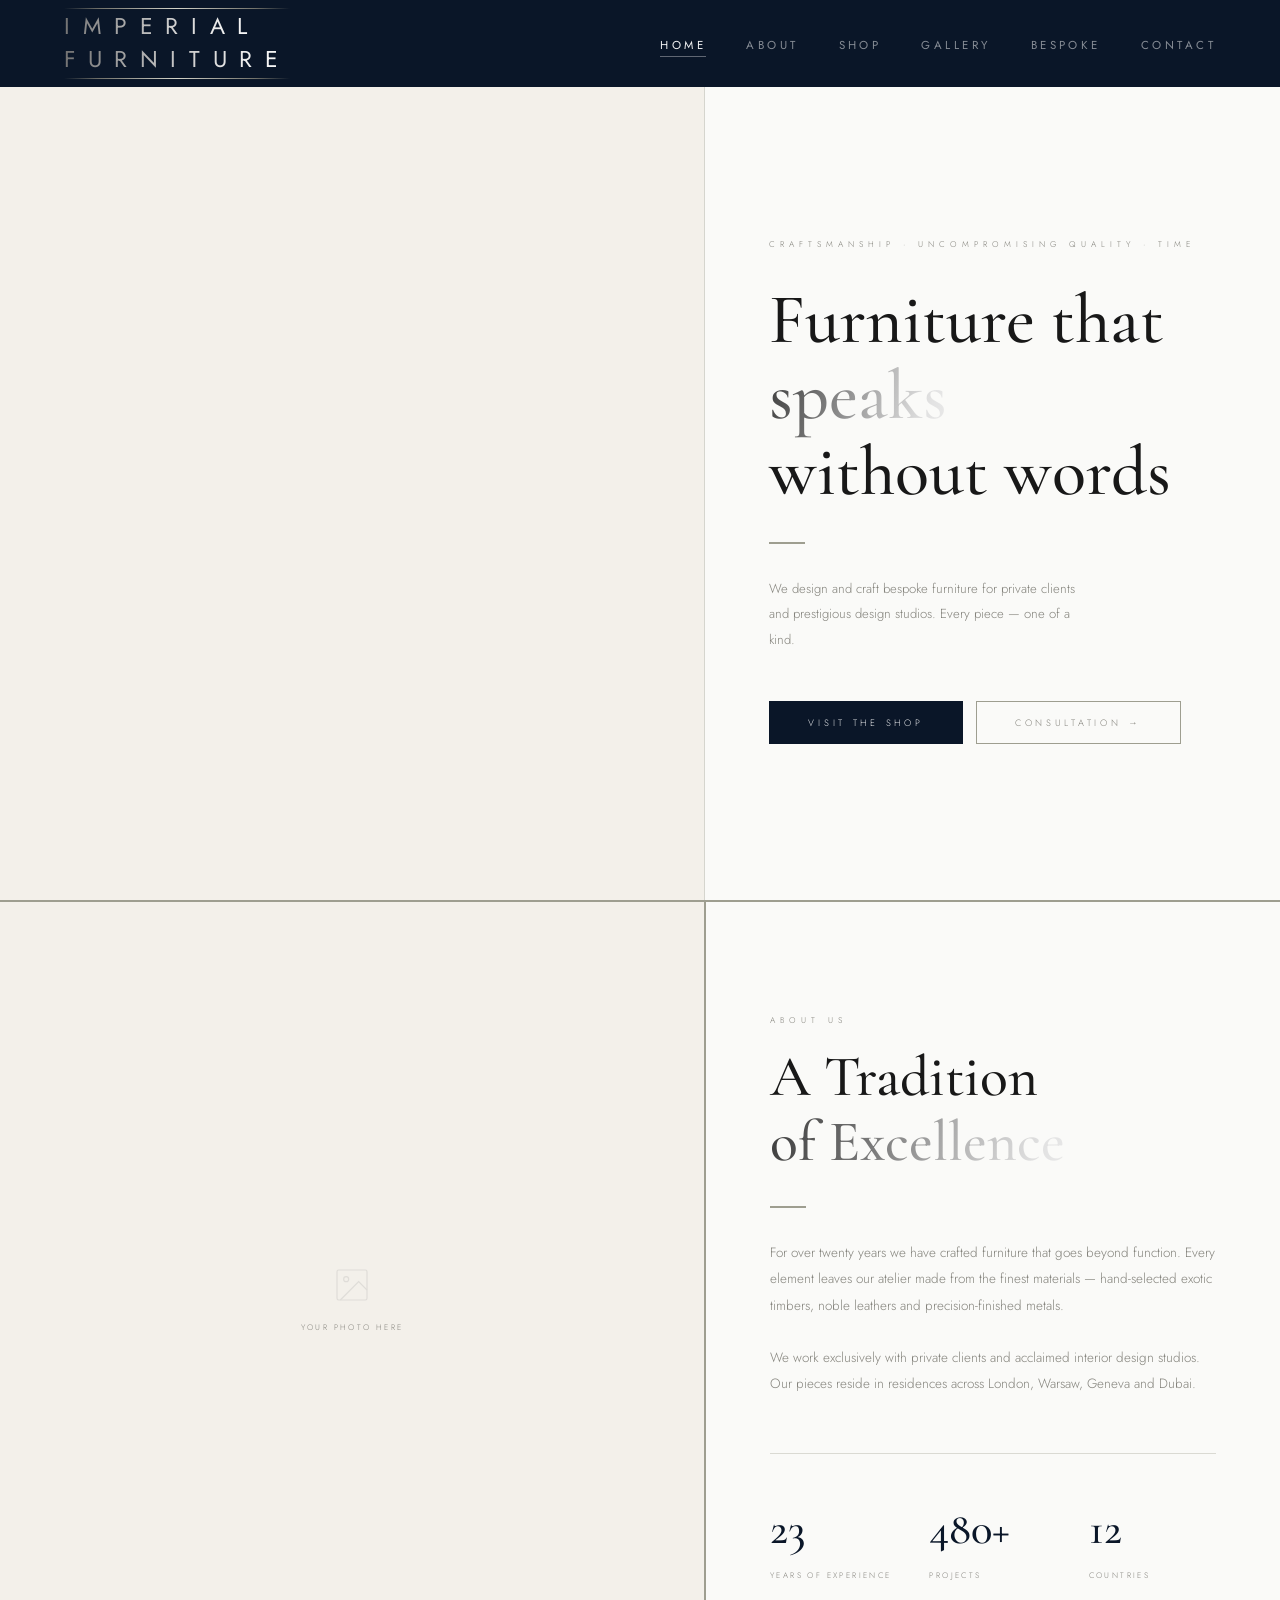
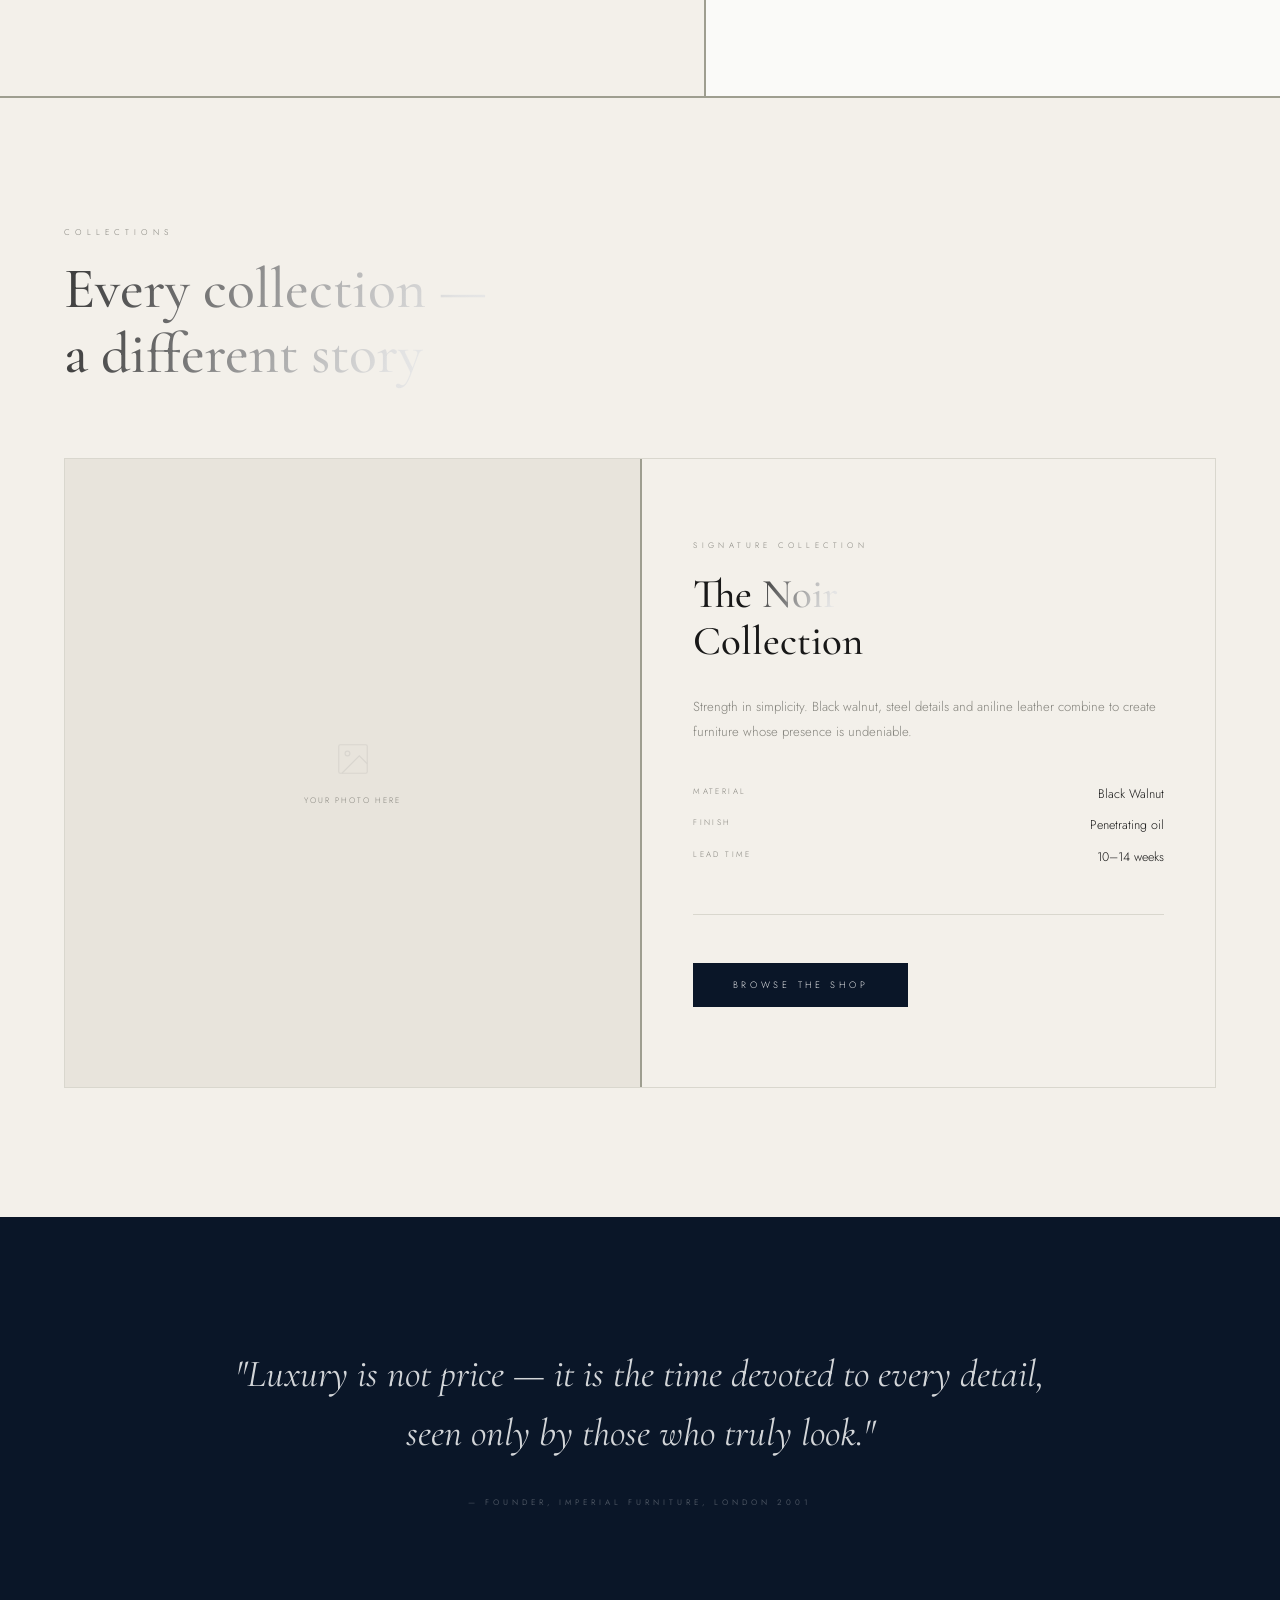
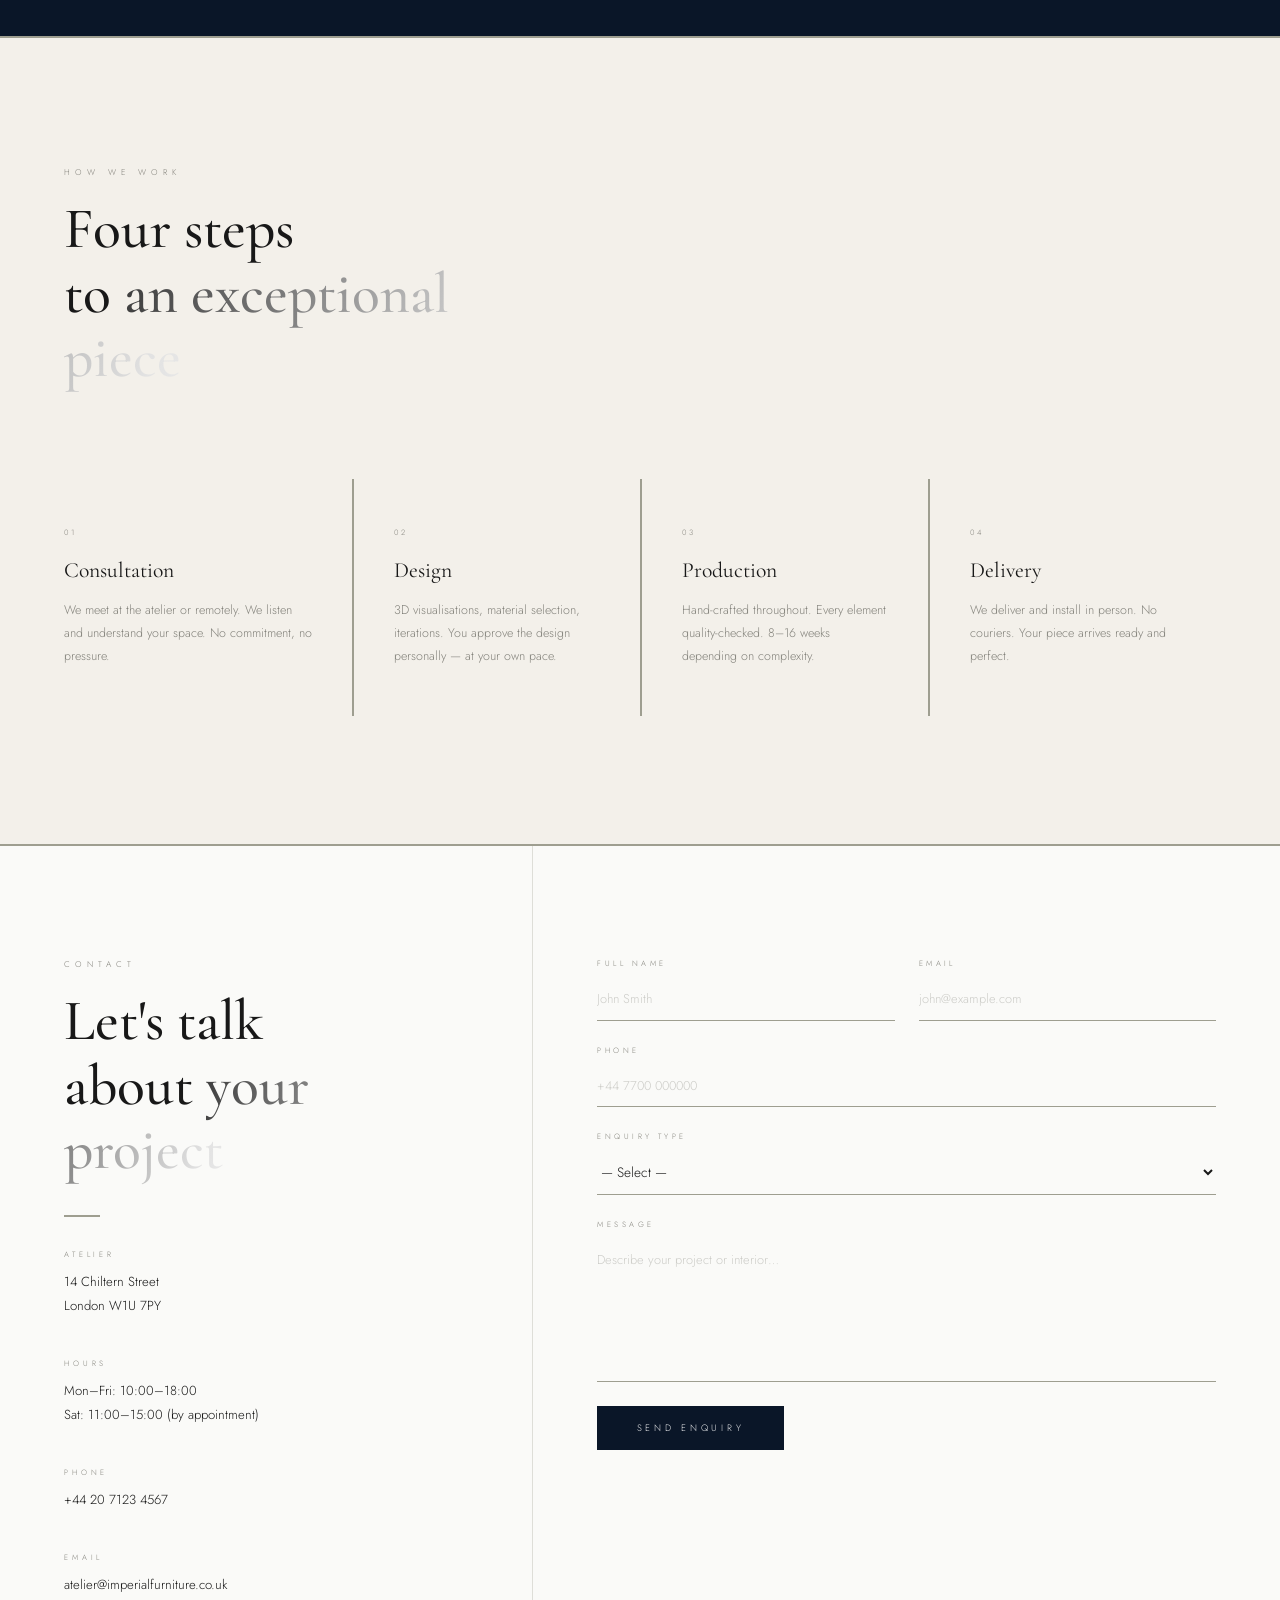
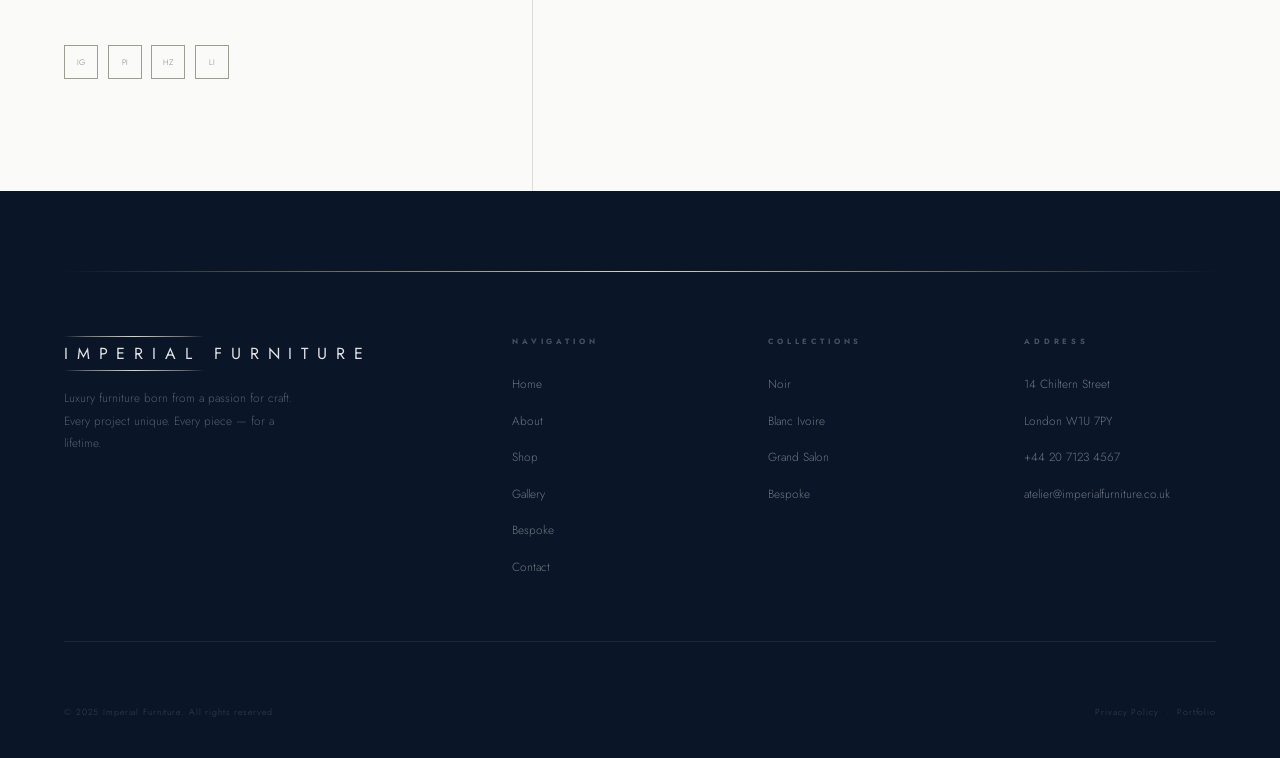
==== commit dc614c5b: "Update index.html" ====
--- a/index.html
+++ b/index.html
@@ -11,85 +11,19 @@
   <link rel="stylesheet" href="shared.css"/>
   <style>
     /* ── PAGE-SPECIFIC: index.html ── */
-    body { padding-top: 0; }
-
-    /* ── HERO ── */
-    #hero { display:grid; grid-template-columns:50% 50%; min-height:100vh; padding-top:82px; }
-
-    /* Left: navy text panel */
-    .hero-text {
-      background:var(--navy);
-      display:flex; flex-direction:column; justify-content:center;
-      padding:6rem 5vw 6rem 6vw;
-      position:relative; overflow:hidden;
-    }
-    /* subtle background texture lines */
-    .hero-text::before {
-      content:''; position:absolute; inset:0;
-      background:repeating-linear-gradient(
-        90deg,
-        transparent, transparent 80px,
-        rgba(255,255,255,.012) 80px, rgba(255,255,255,.012) 81px
-      );
-      pointer-events:none;
-    }
-    .hero-eyebrow {
-      font-size:.48rem; letter-spacing:.65em; text-transform:uppercase;
-      color:rgba(255,255,255,.28); margin-bottom:2.2rem;
-      opacity:0; animation:aUp .9s .2s forwards;
-    }
-    .hero-h1 {
-      font-family:var(--serif); font-size:clamp(3.5rem,6vw,7rem);
-      font-weight:500; line-height:1.03; margin-bottom:2.5rem;
-      color:rgba(255,255,255,.92);
-      opacity:0; animation:aUp 1s .4s forwards;
-    }
-    .hero-rule {
-      width:48px; height:2px; margin-bottom:2.5rem;
-      background:linear-gradient(90deg,#9E9E90,transparent);
-      opacity:0; animation:aFade .8s .75s forwards;
-    }
-    .hero-body {
-      font-size:.82rem; line-height:2; color:rgba(255,255,255,.38);
-      max-width:340px; margin-bottom:3.5rem;
-      opacity:0; animation:aUp .9s .9s forwards;
-    }
-    .hero-cta { display:flex; gap:.9rem; flex-wrap:wrap; opacity:0; animation:aUp .9s 1.1s forwards; }
-
-    /* bottom stats bar */
-    .hero-stats {
-      display:flex; gap:3.5rem; margin-top:5rem; padding-top:3rem;
-      border-top:1px solid rgba(255,255,255,.08);
-      opacity:0; animation:aFade 1s 1.4s forwards;
-    }
-    .h-stat-val {
-      display:block; font-family:var(--serif); font-size:2.2rem;
-      font-weight:500; color:rgba(255,255,255,.8); margin-bottom:.25rem;
-    }
-    .h-stat-label { font-size:.44rem; letter-spacing:.38em; text-transform:uppercase; color:rgba(255,255,255,.25); }
-
-    /* Right: illustration panel */
-    .hero-img {
-      background:#131820;
-      display:flex; align-items:center; justify-content:center;
-      position:relative; overflow:hidden;
-      border-left:1px solid rgba(158,158,144,.12);
-    }
-    .hero-img::after {
-      content:''; position:absolute; inset:0;
-      background:radial-gradient(ellipse 80% 70% at 50% 50%, transparent 40%, rgba(10,22,40,.55) 100%);
-      pointer-events:none; z-index:2;
-    }
-    .hero-img svg { position:relative; z-index:1; width:96%; max-width:820px; }
-    /* floor glow */
-    .hero-img::before {
-      content:''; position:absolute; bottom:60px; left:50%; transform:translateX(-50%);
-      width:60%; height:40px;
-      background:radial-gradient(ellipse, rgba(200,168,75,.08) 0%, transparent 70%);
-      z-index:1;
-    }
-
-    @keyframes aUp   { from{opacity:0;transform:translateY(18px);}to{opacity:1;transform:translateY(0);} }
+    body { padding-top: 0; } /* hero is full-bleed */
+
+    #hero { display:grid; grid-template-columns:55% 45%; min-height:100vh; padding-top:82px; }
+    .hero-img { position:relative; overflow:hidden; background:var(--cream2); }
+    .hero-img .bg { position:absolute; inset:0; background:url('https://images.unsplash.com/photo-1555041469-a586c61ea9bc?w=1200&auto=format&fit=crop&q=85') center/cover no-repeat; transform:scale(1.04); animation:hZoom 14s ease-out forwards; }
+    @keyframes hZoom { to { transform:scale(1); } }
+    .hero-text { display:flex; flex-direction:column; justify-content:center; padding:7rem 6vw 7rem 5vw; background:var(--cream); border-left:1px solid rgba(158,158,144,.4); }
+    .hero-eyebrow { font-size:.52rem; letter-spacing:.6em; text-transform:uppercase; color:var(--muted); margin-bottom:2rem; opacity:0; animation:aUp .9s .3s forwards; }
+    .hero-h1 { font-family:var(--serif); font-size:clamp(3.2rem,5.5vw,6rem); font-weight:500; line-height:1.08; margin-bottom:2rem; opacity:0; animation:aUp 1s .55s forwards; }
+    .hero-rule { width:36px; height:2px; background:var(--silver); margin-bottom:2rem; opacity:0; animation:aFade .8s .85s forwards; }
+    .hero-body { font-size:.82rem; line-height:1.95; color:var(--muted); max-width:320px; margin-bottom:3rem; opacity:0; animation:aUp .9s 1s forwards; }
+    .hero-cta { display:flex; gap:.8rem; flex-wrap:wrap; opacity:0; animation:aUp .9s 1.2s forwards; }
+    @keyframes aUp  { from{opacity:0;transform:translateY(16px);}to{opacity:1;transform:translateY(0);} }
     @keyframes aFade { from{opacity:0;}to{opacity:1;} }
 
     #about { padding:0; display:grid; grid-template-columns:55% 45%; min-height:80vh; border-top:2px solid var(--silver); }
@@ -152,7 +86,7 @@
 
     @media(max-width:1024px){
       #hero{grid-template-columns:1fr;min-height:auto;}
-      .hero-img{min-height:50vh; order:-1;}
+      .hero-img{min-height:50vh;}
       .hero-text{border-left:none;border-top:2px solid var(--silver);}
       #about{grid-template-columns:1fr;}
       .about-img{min-height:50vw;}
@@ -200,183 +134,16 @@
 
   <!-- HERO -->
   <section id="hero">
+    <div class="hero-img"><div class="bg"></div></div>
     <div class="hero-text">
-      <p class="hero-eyebrow">London · Geneva · Warsaw · Dubai</p>
-      <h1 class="hero-h1"><span class="silver">Bespoke</span><br/>furniture<br/>for a lifetime</h1>
+      <p class="hero-eyebrow">Craftsmanship · Uncompromising Quality · Time</p>
+      <h1 class="hero-h1">Furniture that<br/><span class="silver">speaks</span><br/>without words</h1>
       <div class="hero-rule"></div>
-      <p class="hero-body">We design and build bespoke furniture for private clients and prestigious design studios. Every piece — one of a kind, built entirely by hand.</p>
+      <p class="hero-body">We design and craft bespoke furniture for private clients and prestigious design studios. Every piece — one of a kind.</p>
       <div class="hero-cta">
-        <a href="shop.html" class="btn btn-light">Explore the Shop</a>
-        <a href="bespoke.html" class="btn" style="color:rgba(255,255,255,.35);letter-spacing:.35em;font-size:.56rem;">Bespoke Projects →</a>
-      </div>
-      <div class="hero-stats">
-        <div><span class="h-stat-val">23</span><span class="h-stat-label">Years of craft</span></div>
-        <div><span class="h-stat-val">480+</span><span class="h-stat-label">Commissions</span></div>
-        <div><span class="h-stat-val">12</span><span class="h-stat-label">Countries</span></div>
-      </div>
-    </div>
-    <div class="hero-img">
-      <svg viewBox="0 0 900 580" xmlns="http://www.w3.org/2000/svg" aria-label="Ebony desk illustration">
-  <defs>
-    <linearGradient id="hEbony1" x1="0" y1="0" x2="1" y2="0">
-      <stop offset="0%"   stop-color="#1a1008"/>
-      <stop offset="18%"  stop-color="#241508"/>
-      <stop offset="35%"  stop-color="#1c1106"/>
-      <stop offset="52%"  stop-color="#2a1a0a"/>
-      <stop offset="68%"  stop-color="#1a1008"/>
-      <stop offset="85%"  stop-color="#231408"/>
-      <stop offset="100%" stop-color="#1c1106"/>
-    </linearGradient>
-    <linearGradient id="hEbony2" x1="0" y1="0" x2="1" y2="0">
-      <stop offset="0%"   stop-color="#241508"/>
-      <stop offset="25%"  stop-color="#1a1008"/>
-      <stop offset="50%"  stop-color="#2a1a0a"/>
-      <stop offset="75%"  stop-color="#1c1106"/>
-      <stop offset="100%" stop-color="#241508"/>
-    </linearGradient>
-    <linearGradient id="hEbonyTop" x1="0" y1="0" x2="0" y2="1">
-      <stop offset="0%"   stop-color="#321f0e"/>
-      <stop offset="40%"  stop-color="#1e1308"/>
-      <stop offset="100%" stop-color="#140e05"/>
-    </linearGradient>
-    <linearGradient id="hEbonySide" x1="0" y1="0" x2="1" y2="0">
-      <stop offset="0%"   stop-color="#100c04"/>
-      <stop offset="100%" stop-color="#1a1008"/>
-    </linearGradient>
-    <linearGradient id="hBrass" x1="0" y1="0" x2="0" y2="1">
-      <stop offset="0%"   stop-color="#c8a84b"/>
-      <stop offset="40%"  stop-color="#e8cc76"/>
-      <stop offset="70%"  stop-color="#c8a84b"/>
-      <stop offset="100%" stop-color="#a07828"/>
-    </linearGradient>
-    <linearGradient id="hBrassH" x1="0" y1="0" x2="1" y2="0">
-      <stop offset="0%"   stop-color="#a07828"/>
-      <stop offset="30%"  stop-color="#e8cc76"/>
-      <stop offset="60%"  stop-color="#c8a84b"/>
-      <stop offset="100%" stop-color="#a07828"/>
-    </linearGradient>
-    <linearGradient id="hLeather" x1="0" y1="0" x2="0" y2="1">
-      <stop offset="0%"   stop-color="#2e2418"/>
-      <stop offset="50%"  stop-color="#201810"/>
-      <stop offset="100%" stop-color="#161008"/>
-    </linearGradient>
-    <radialGradient id="hFloor" cx="50%" cy="50%">
-      <stop offset="0%"   stop-color="#c8a84b" stop-opacity="0.12"/>
-      <stop offset="100%" stop-color="#c8a84b" stop-opacity="0"/>
-    </radialGradient>
-  </defs>
-
-  <!-- floor glow -->
-  <ellipse cx="450" cy="548" rx="280" ry="14" fill="url(#hFloor)"/>
-  <!-- floor shadow -->
-  <ellipse cx="450" cy="548" rx="290" ry="12" fill="#000000" opacity="0.5"/>
-
-  <!-- DESK TOP — front edge with brass -->
-  <polygon points="100,252 800,252 818,270 82,270" fill="url(#hEbonyTop)"/>
-  <rect x="82" y="270" width="736" height="24" fill="url(#hEbony1)"/>
-  <polygon points="800,252 818,270 818,294 800,276" fill="url(#hEbonySide)"/>
-  <!-- wood grain lines -->
-  <line x1="140" y1="252" x2="138" y2="270" stroke="#0a0804" stroke-width="0.8" opacity="0.6"/>
-  <line x1="210" y1="252" x2="208" y2="270" stroke="#0a0804" stroke-width="0.5" opacity="0.45"/>
-  <line x1="290" y1="252" x2="288" y2="270" stroke="#3a2510" stroke-width="0.4" opacity="0.4"/>
-  <line x1="380" y1="252" x2="378" y2="270" stroke="#0a0804" stroke-width="0.7" opacity="0.55"/>
-  <line x1="460" y1="252" x2="458" y2="270" stroke="#0a0804" stroke-width="0.5" opacity="0.45"/>
-  <line x1="550" y1="252" x2="548" y2="270" stroke="#3a2510" stroke-width="0.3" opacity="0.38"/>
-  <line x1="630" y1="252" x2="628" y2="270" stroke="#0a0804" stroke-width="0.7" opacity="0.55"/>
-  <line x1="710" y1="252" x2="708" y2="270" stroke="#0a0804" stroke-width="0.5" opacity="0.45"/>
-  <line x1="770" y1="252" x2="768" y2="270" stroke="#3a2510" stroke-width="0.4" opacity="0.4"/>
-  <!-- brass edge trim -->
-  <rect x="82" y="268" width="736" height="4" fill="url(#hBrassH)" opacity="0.9"/>
-
-  <!-- LEFT PEDESTAL -->
-  <rect x="96"  y="294" width="208" height="240" fill="url(#hEbony2)"/>
-  <rect x="96"  y="294" width="12"  height="240" fill="#0a0804" opacity="0.45"/>
-  <!-- drawers -->
-  <rect x="110" y="306" width="180" height="52" fill="#1c1106" rx="1"/>
-  <rect x="111" y="307" width="178" height="50" fill="url(#hEbony1)" opacity="0.88"/>
-  <rect x="187" y="329" width="38"  height="5"  fill="url(#hBrassH)" rx="2"/>
-  <rect x="187" y="327" width="4"   height="9"  fill="url(#hBrass)" rx="1"/>
-  <rect x="221" y="327" width="4"   height="9"  fill="url(#hBrass)" rx="1"/>
-
-  <rect x="110" y="364" width="180" height="52" fill="#1c1106" rx="1"/>
-  <rect x="111" y="365" width="178" height="50" fill="url(#hEbony1)" opacity="0.88"/>
-  <rect x="187" y="387" width="38"  height="5"  fill="url(#hBrassH)" rx="2"/>
-  <rect x="187" y="385" width="4"   height="9"  fill="url(#hBrass)" rx="1"/>
-  <rect x="221" y="385" width="4"   height="9"  fill="url(#hBrass)" rx="1"/>
-
-  <rect x="110" y="422" width="180" height="52" fill="#1c1106" rx="1"/>
-  <rect x="111" y="423" width="178" height="50" fill="url(#hEbony1)" opacity="0.88"/>
-  <rect x="187" y="445" width="38"  height="5"  fill="url(#hBrassH)" rx="2"/>
-  <rect x="187" y="443" width="4"   height="9"  fill="url(#hBrass)" rx="1"/>
-  <rect x="221" y="443" width="4"   height="9"  fill="url(#hBrass)" rx="1"/>
-
-  <rect x="110" y="480" width="180" height="44" fill="#1c1106" rx="1"/>
-  <rect x="111" y="481" width="178" height="42" fill="url(#hEbony1)" opacity="0.88"/>
-  <rect x="187" y="499" width="38"  height="5"  fill="url(#hBrassH)" rx="2"/>
-  <rect x="187" y="497" width="4"   height="9"  fill="url(#hBrass)" rx="1"/>
-  <rect x="221" y="497" width="4"   height="9"  fill="url(#hBrass)" rx="1"/>
-  <!-- brass bottom trim -->
-  <rect x="96" y="530" width="208" height="5" fill="url(#hBrassH)" opacity="0.8"/>
-  <!-- brass feet -->
-  <rect x="101" y="534" width="14" height="10" fill="url(#hBrass)" rx="1"/>
-  <rect x="286" y="534" width="14" height="10" fill="url(#hBrass)" rx="1"/>
-
-  <!-- RIGHT PEDESTAL -->
-  <rect x="596" y="294" width="208" height="240" fill="url(#hEbony2)"/>
-  <rect x="792" y="294" width="12"  height="240" fill="#0a0804" opacity="0.45"/>
-  <!-- cabinet door -->
-  <rect x="610" y="306" width="180" height="158" fill="#1c1106" rx="1"/>
-  <rect x="611" y="307" width="178" height="156" fill="url(#hEbony1)" opacity="0.85"/>
-  <rect x="622" y="318" width="156" height="134" fill="none" stroke="#2a1a08" stroke-width="1.5" rx="1"/>
-  <rect x="628" y="324" width="144" height="122" fill="none" stroke="#1a1006" stroke-width="0.7" rx="1"/>
-  <rect x="696" y="376" width="5"   height="30"  fill="url(#hBrass)" rx="2"/>
-  <!-- bottom drawer -->
-  <rect x="610" y="470" width="180" height="50" fill="#1c1106" rx="1"/>
-  <rect x="611" y="471" width="178" height="48" fill="url(#hEbony1)" opacity="0.88"/>
-  <rect x="693" y="492" width="5"   height="14" fill="url(#hBrass)" rx="2"/>
-  <!-- brass bottom trim -->
-  <rect x="596" y="530" width="208" height="5" fill="url(#hBrassH)" opacity="0.8"/>
-  <rect x="601" y="534" width="14" height="10" fill="url(#hBrass)" rx="1"/>
-  <rect x="786" y="534" width="14" height="10" fill="url(#hBrass)" rx="1"/>
-
-  <!-- CENTER MODESTY PANEL -->
-  <rect x="304" y="294" width="292" height="196" fill="#12100a" opacity="0.55"/>
-
-  <!-- ── DESK SURFACE ITEMS ── -->
-  <!-- Leather writing mat -->
-  <rect x="280" y="243" width="340" height="13" fill="url(#hLeather)" rx="1"/>
-  <line x1="287" y1="245" x2="613" y2="245" stroke="#3a2a1a" stroke-width="0.5" stroke-dasharray="4,3"/>
-  <line x1="287" y1="252" x2="613" y2="252" stroke="#3a2a1a" stroke-width="0.5" stroke-dasharray="4,3"/>
-
-  <!-- Open book -->
-  <polygon points="370,228 440,232 440,245 365,244" fill="#f0ede6"/>
-  <polygon points="440,232 515,226 518,242 440,245" fill="#e8e4dc"/>
-  <line x1="373" y1="234" x2="438" y2="235" stroke="#c8c4bc" stroke-width="0.6"/>
-  <line x1="373" y1="238" x2="438" y2="239" stroke="#c8c4bc" stroke-width="0.6"/>
-  <line x1="442" y1="233" x2="513" y2="231" stroke="#c8c4bc" stroke-width="0.6"/>
-  <line x1="442" y1="237" x2="513" y2="235" stroke="#c8c4bc" stroke-width="0.6"/>
-  <line x1="440" y1="231" x2="440" y2="245" stroke="#c0b090" stroke-width="1.5"/>
-
-  <!-- Brass desk lamp -->
-  <ellipse cx="162" cy="248" rx="20" ry="5" fill="url(#hBrass)"/>
-  <rect x="157" y="232" width="10" height="18" fill="url(#hBrass)"/>
-  <path d="M 162 232 Q 170 210 182 194" stroke="#c8a84b" stroke-width="5" fill="none" stroke-linecap="round"/>
-  <path d="M 181 190 Q 190 182 205 183" stroke="#c8a84b" stroke-width="4" fill="none" stroke-linecap="round"/>
-  <polygon points="199,177 220,183 211,200 190,194" fill="url(#hBrass)"/>
-  <!-- light cone -->
-  <polygon points="203,188 220,190 245,240 178,240" fill="#c8a84b" opacity="0.04"/>
-
-  <!-- Brass inkwell -->
-  <ellipse cx="570" cy="245" rx="13" ry="5" fill="url(#hBrass)"/>
-  <rect x="557" y="226" width="26" height="20" fill="url(#hBrass)" rx="2"/>
-  <ellipse cx="570" cy="226" rx="13" ry="4" fill="#e8cc76"/>
-  <line x1="566" y1="213" x2="568" y2="227" stroke="#c8a84b" stroke-width="2.5"/>
-  <line x1="573" y1="211" x2="574" y2="227" stroke="#2a1a0a" stroke-width="2"/>
-
-  <!-- Small framed piece -->
-  <rect x="330" y="222" width="26" height="28" fill="url(#hBrass)" rx="1"/>
-  <rect x="332" y="224" width="22" height="24" fill="#0f1820"/>
-</svg>
+        <a href="shop.html" class="btn btn-navy">Visit the Shop</a>
+        <a href="#contact" class="btn btn-outline">Consultation →</a>
+      </div>
     </div>
   </section>
 
@@ -458,7 +225,7 @@
       <div class="c-detail"><label>Atelier</label><p>14 Chiltern Street<br/>London W1U 7PY</p></div>
       <div class="c-detail"><label>Hours</label><p>Mon–Fri: 10:00–18:00<br/>Sat: 11:00–15:00 (by appointment)</p></div>
       <div class="c-detail"><label>Phone</label><a href="tel:+442071234567">+44 20 7123 4567</a></div>
-      <div class="c-detail"><label>Email</label><a href="/cdn-cgi/l/email-protection#2e4f5a4b42474b5c6e47435e4b5c474f42485b5c40475a5b5c4b004d41005b45"><span class="__cf_email__" data-cfemail="e08194858c898592a0898d90859289818c8695928e8994959285ce838fce958b">[email&#160;protected]</span></a></div>
+      <div class="c-detail"><label>Email</label><a href="#" onclick="var m=['atelier','imperialfurniture.co.uk'].join('@');this.href='mailto:'+m;return false;">atelier&#64;imperialfurniture.co.uk</a></div>
       <div class="c-socials">
         <a href="#" class="c-social">IG</a><a href="#" class="c-social">PI</a><a href="#" class="c-social">HZ</a><a href="#" class="c-social">LI</a>
       </div>
@@ -508,7 +275,7 @@
         <li><a href="#">14 Chiltern Street</a></li>
         <li><a href="#">London W1U 7PY</a></li>
         <li><a href="tel:+442071234567">+44 20 7123 4567</a></li>
-        <li><a href="/cdn-cgi/l/email-protection#5a3b2e3f36333f281a33372a3f28333b363c2f2834332e2f283f743935742f31"><span class="__cf_email__" data-cfemail="660712030a0f0314260f0b1603140f070a001314080f1213140348050948130d">[email&#160;protected]</span></a></li>
+        <li><a href="#" onclick="var m=['atelier','imperialfurniture.co.uk'].join('@');this.href='mailto:'+m;return false;">atelier&#64;imperialfurniture.co.uk</a></li>
       </ul></div>
     </div>
     <div class="ft-bottom">
@@ -517,7 +284,7 @@
     </div>
   </footer>
 
-  <script data-cfasync="false" src="/cdn-cgi/scripts/5c5dd728/cloudflare-static/email-decode.min.js"></script><script>
+  <script>
     function onSend(e){ e.preventDefault(); document.getElementById('form-ok').style.display='block'; e.target.reset(); }
   </script>
   <script>
@@ -530,4 +297,15 @@
       var mob = document.getElementById('mob-menu');
       if(ham && mob){
         ham.addEventListener('click', function(){ mob.classList.toggle('open'); });
-        mob.querySelectorAll('a'+        mob.querySelectorAll('a').forEach(function(a){
+          a.addEventListener('click', function(){ mob.classList.remove('open'); });
+        });
+      }
+      var io = new IntersectionObserver(function(entries){
+        entries.forEach(function(e){ if(e.isIntersecting) e.target.classList.add('in'); });
+      },{threshold:0.1});
+      document.querySelectorAll('.reveal').forEach(function(el){ io.observe(el); });
+    })();
+  </script>
+</body>
+</html>
